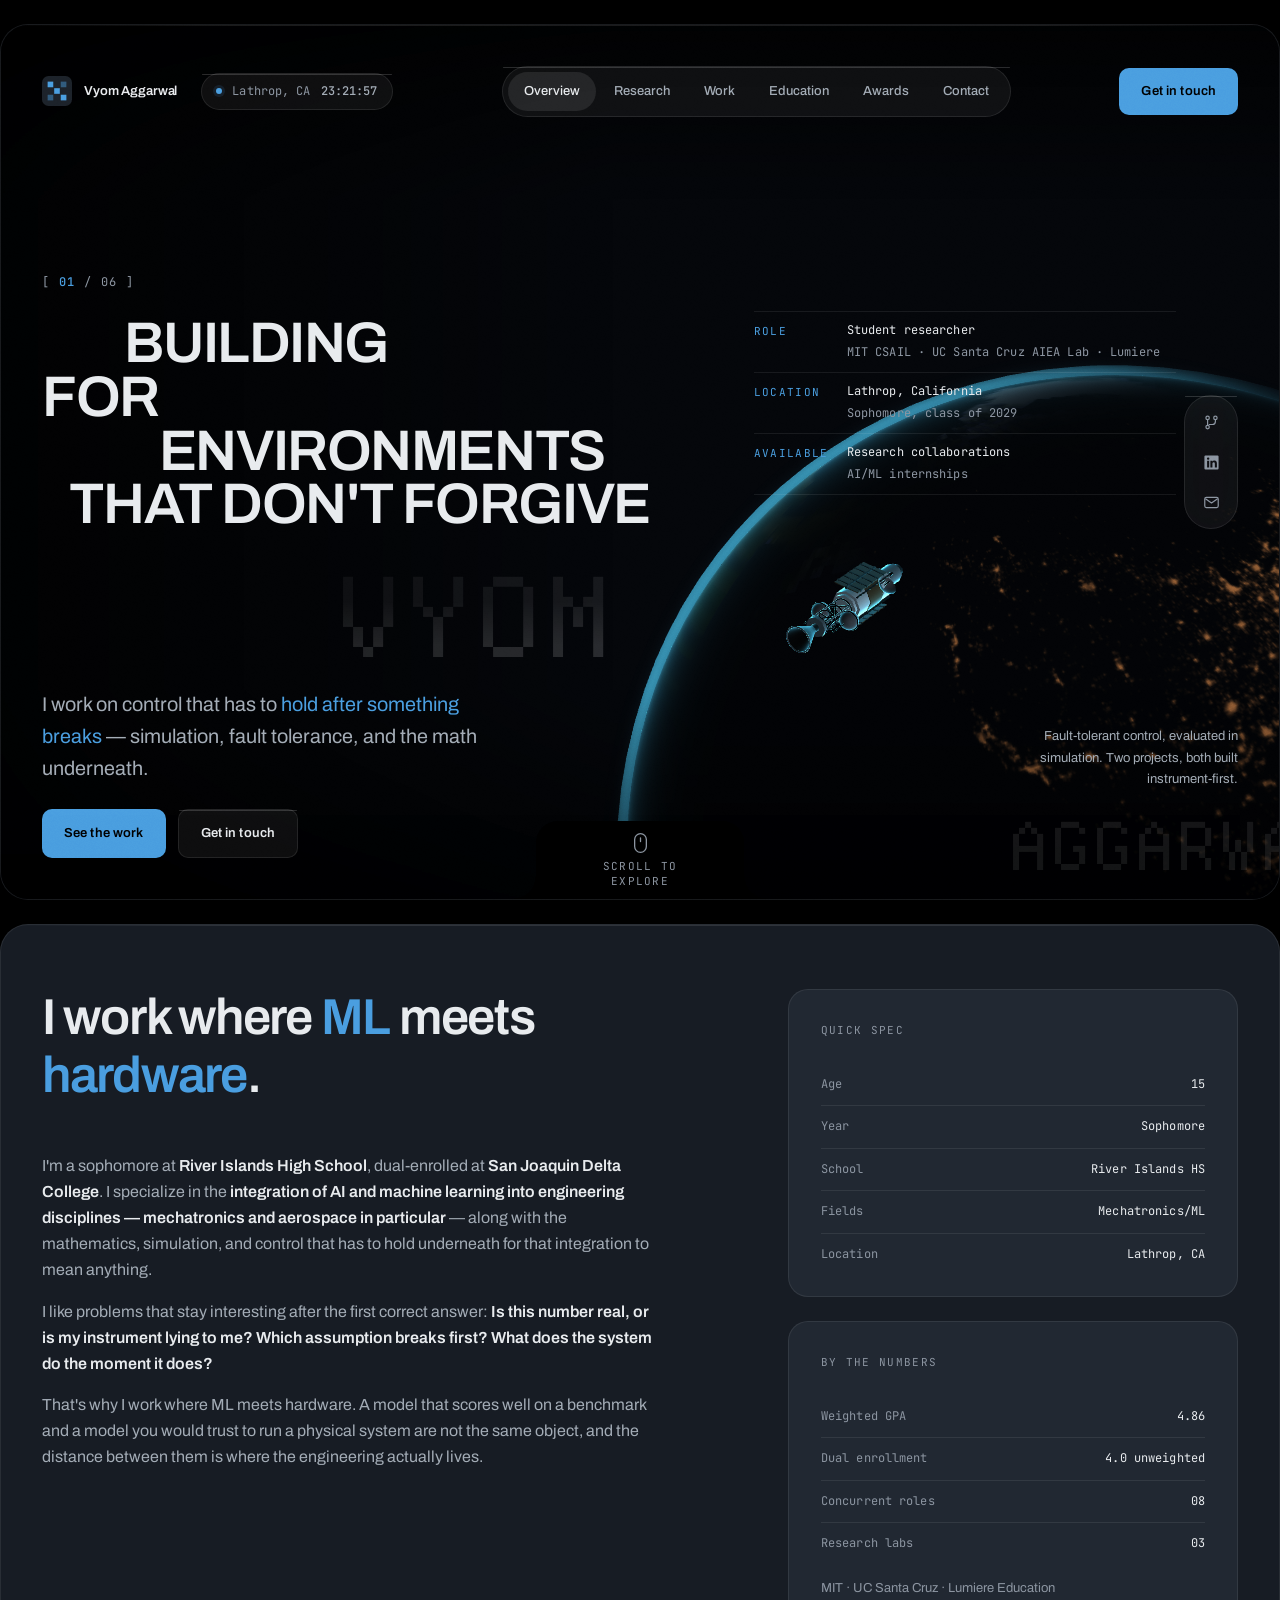
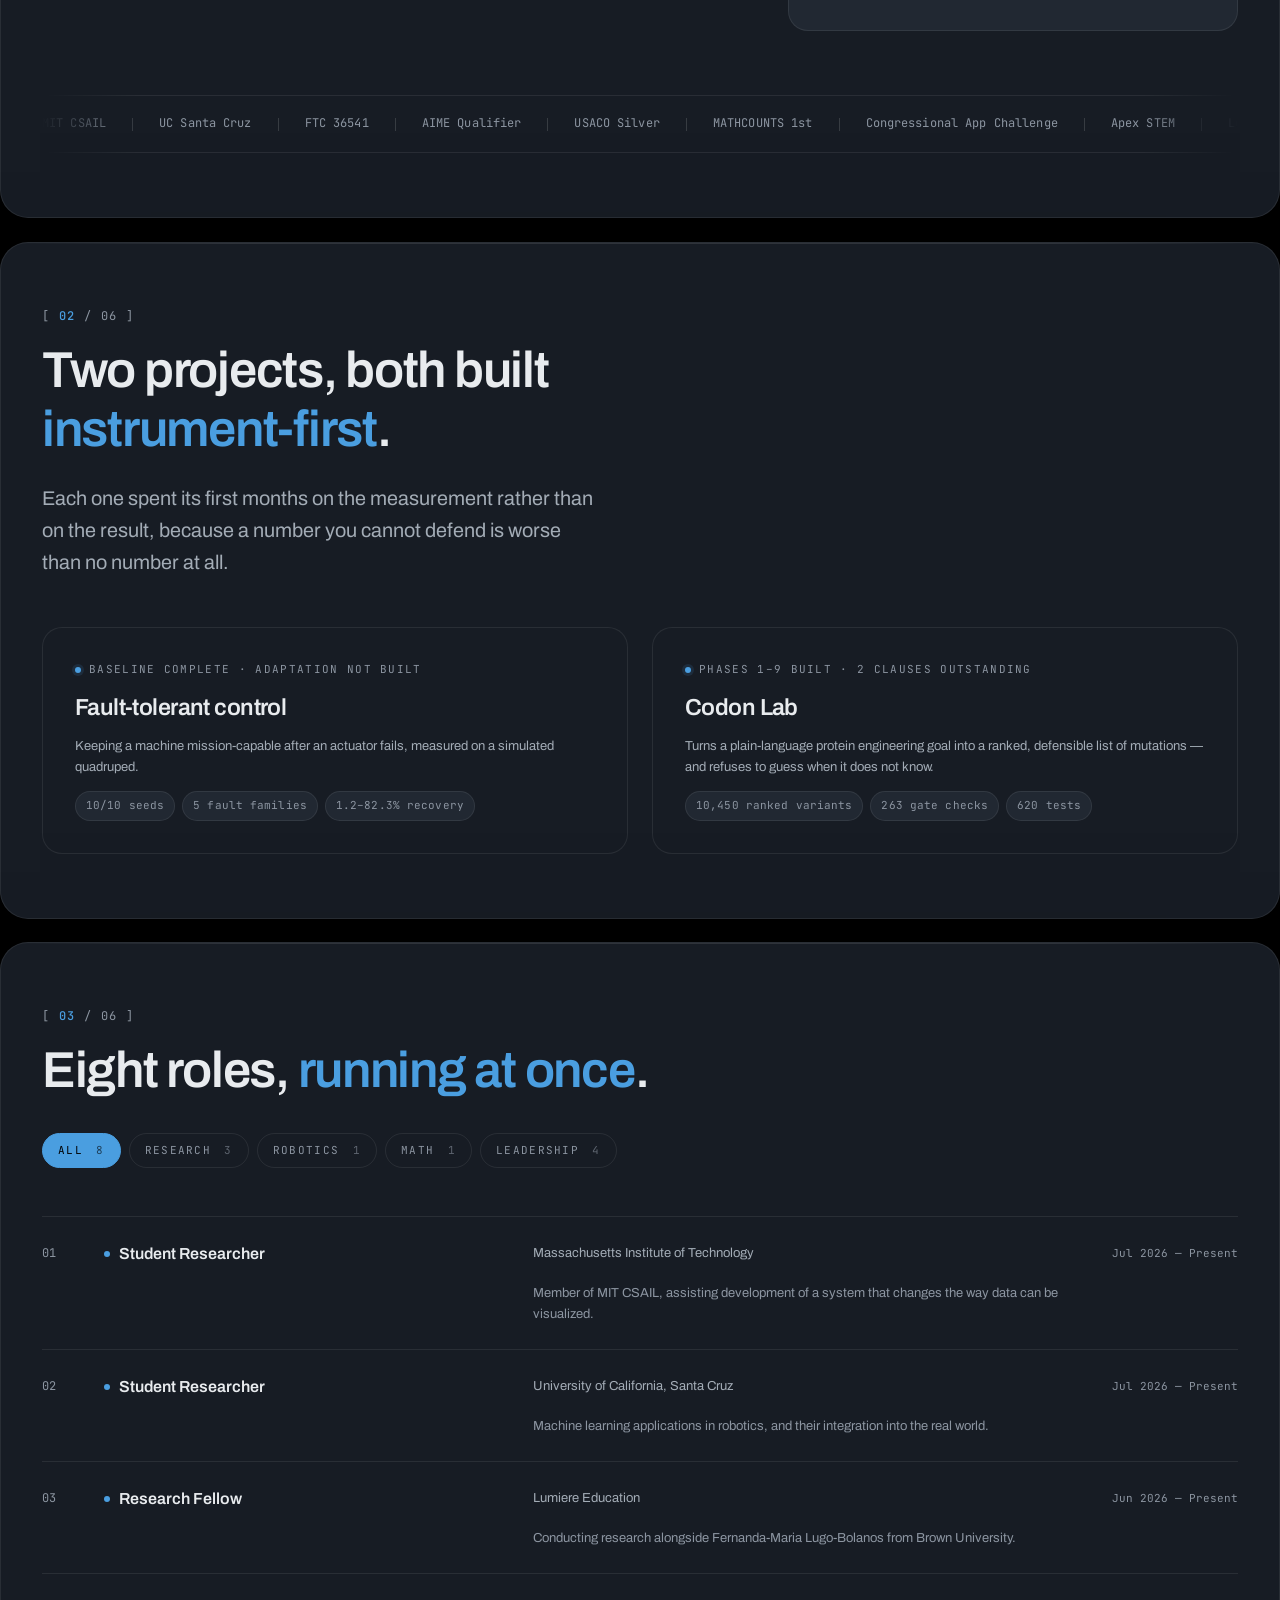
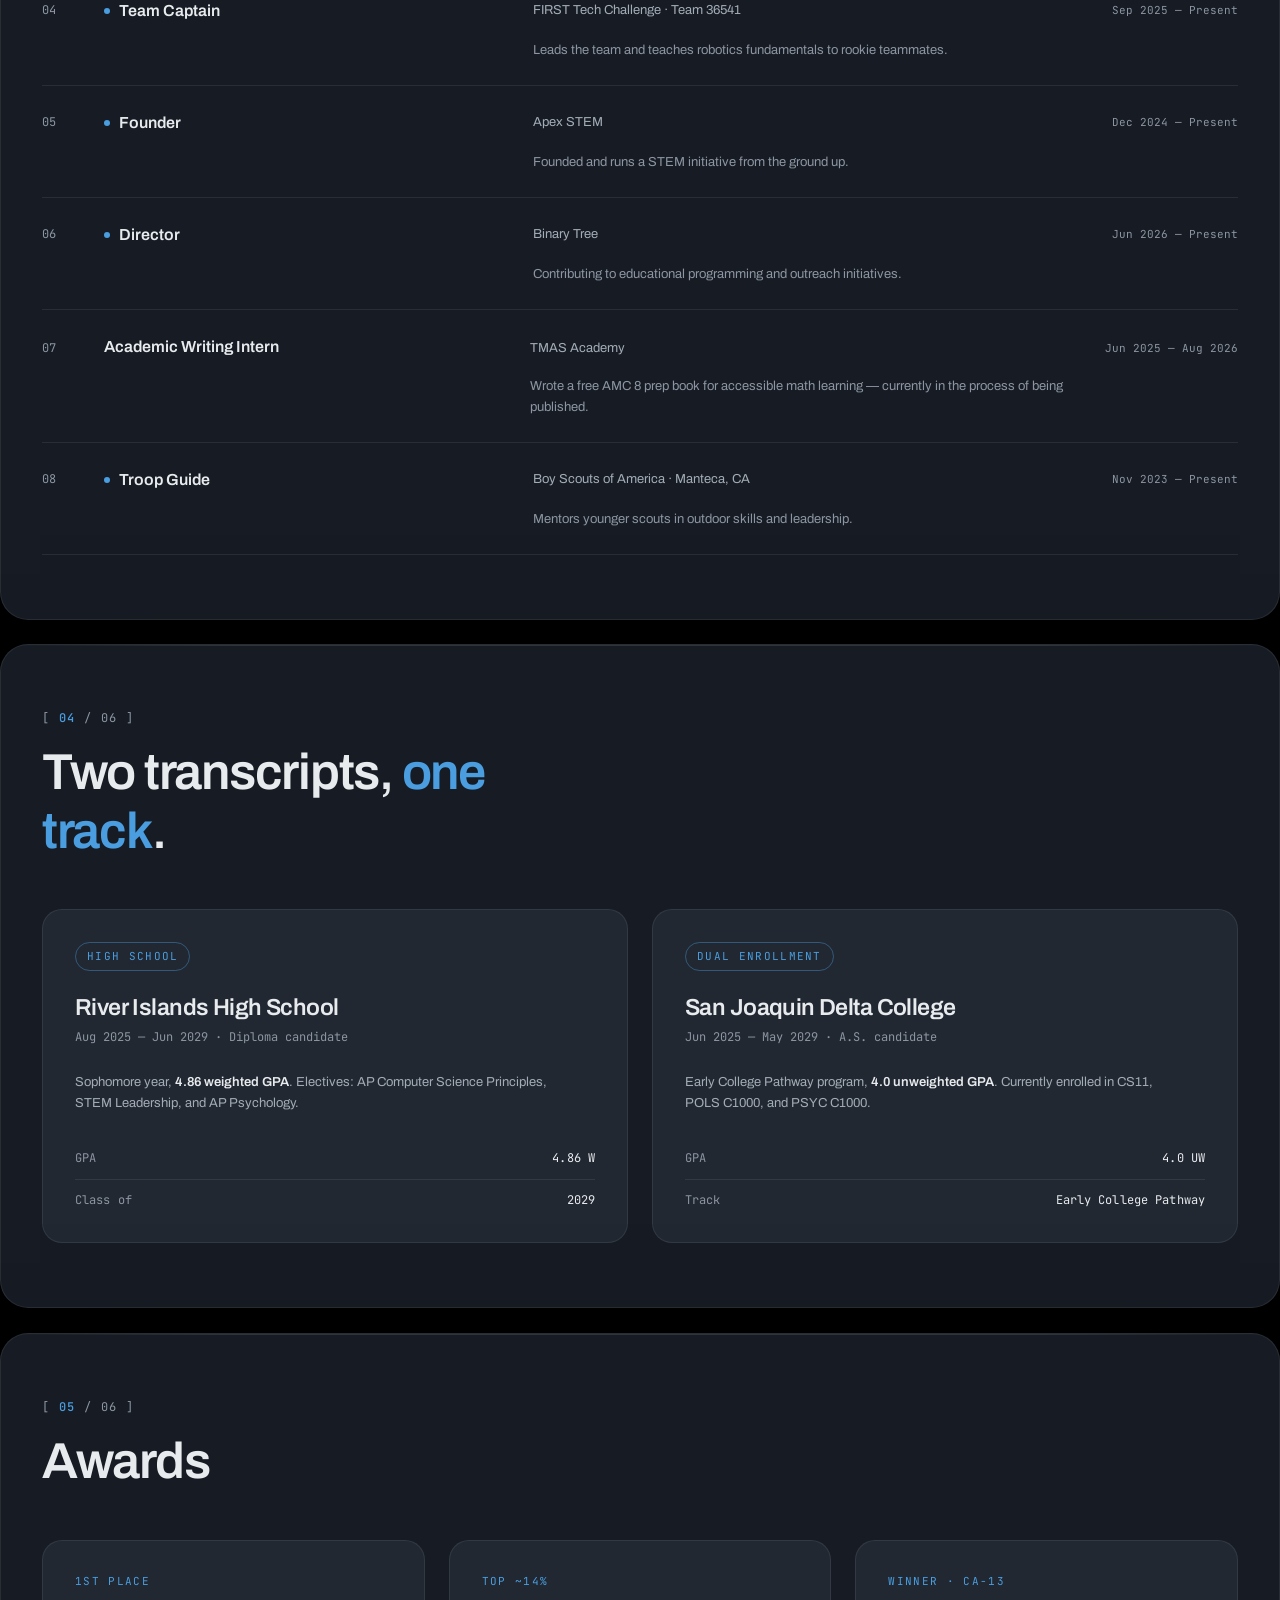
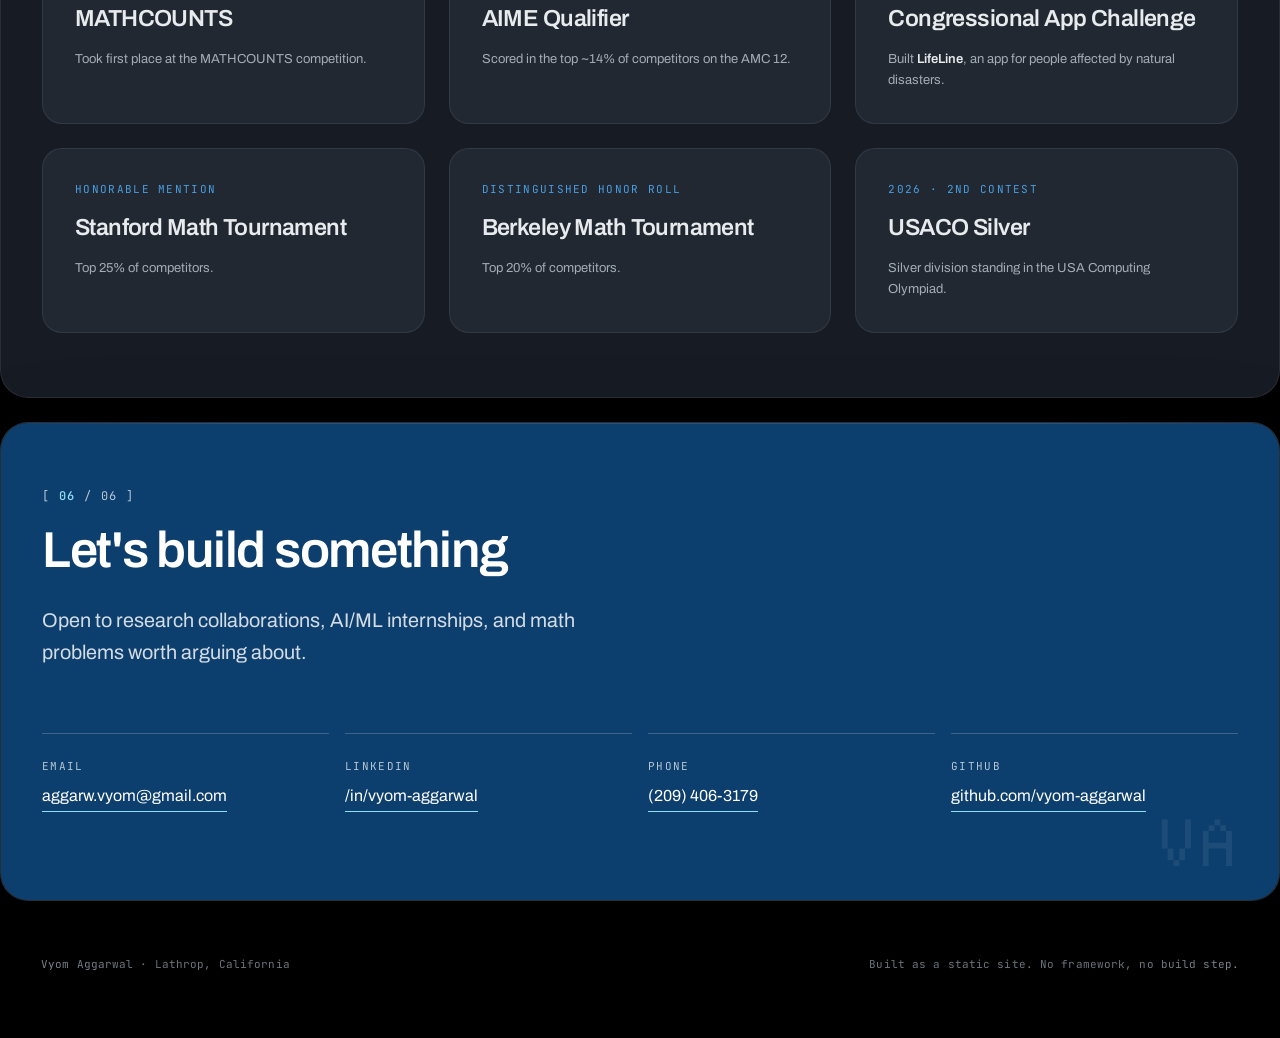
==== redesign/index.html @ fa334772 "Replace the research scroll section with a two-project launcher" ====
<!doctype html>
<html lang="en">
<head>
<meta charset="utf-8">
<meta name="viewport" content="width=device-width, initial-scale=1, viewport-fit=cover">

<title>Vyom Aggarwal — Control, Machine Learning &amp; Mathematics</title>
<meta name="description" content="Vyom Aggarwal is a 15-year-old student researcher working on fault-tolerant control — keeping a system stable after an actuator fails — and the mathematics underneath.">
<meta name="author" content="Vyom Aggarwal">
<link rel="canonical" href="https://vyom-aggarwal.github.io/">

<meta name="theme-color" content="#0A0D11">

<meta property="og:type" content="website">
<meta property="og:url" content="https://vyom-aggarwal.github.io/">
<meta property="og:title" content="Vyom Aggarwal — Control, Machine Learning &amp; Mathematics">
<meta property="og:description" content="15-year-old student researcher building control and machine-learning systems for environments that do not forgive failure. High school sophomore, class of 2029.">
<meta name="twitter:card" content="summary_large_image">

<link rel="icon" href="../assets/favicon.svg" type="image/svg+xml">

<link rel="preload" href="assets/fonts/Archivo-var.woff2" as="font" type="font/woff2" crossorigin>
<link rel="stylesheet" href="assets/css/tokens.css?v=deff3f92">
<link rel="stylesheet" href="assets/css/base.css?v=deff3f92">
<link rel="stylesheet" href="assets/css/hero.css?v=deff3f92">
<link rel="stylesheet" href="assets/css/projects.css?v=deff3f92">
<link rel="stylesheet" href="assets/css/sections.css?v=deff3f92">

<noscript><style>
  /* The project write-ups exist only inside these dialogs, so without
     scripting they are shown inline instead of hidden. A crawler that
     ignores scripts still reads every word. */
  .proj:not([open]) {
    display: block; position: static; width: auto; max-width: none;
    max-height: none; margin: var(--s-4) 0 0; box-shadow: none;
  }
  .proj__inner { max-height: none; }
  .proj__close, .stepper { display: none; }
  .steps { height: auto !important; }
  .step {
    position: static; opacity: 1; visibility: visible;
    border-top: 1px solid var(--hair);
  }
  .nojs-note { display: block; }
</style></noscript>
<script>document.documentElement.classList.add('js');</script>
</head>

<body>

<a class="skip-link" href="#main">Skip to content</a>
<div class="grain" aria-hidden="true"></div>

<main id="main">

<!-- ═══════════════ 01 · OVERVIEW ═══════════════ -->
<div class="panel panel--window">
  <section class="hero" id="overview">

    <div class="bar">
      <a class="ident" href="#overview">
        <span class="ident__mark" aria-hidden="true">
          <svg viewBox="0 0 32 32" width="30" height="30">
            <rect width="32" height="32" rx="7" fill="#1C222A"/>
            <g fill="#4A9EE0">
              <rect x="6"  y="6"  width="6" height="6"/>
              <rect x="13" y="13" width="6" height="6"/>
              <rect x="20" y="20" width="6" height="6"/>
              <rect x="20" y="6"  width="6" height="6" opacity=".45"/>
              <rect x="6"  y="20" width="6" height="6" opacity=".45"/>
            </g>
          </svg>
        </span>
        <span class="ident__name">Vyom Aggarwal</span>
      </a>

      <span class="status glass">
        <i class="status__dot" aria-hidden="true"></i>
        Lathrop, CA <b id="clock">--:--:--</b>
      </span>

      <nav class="navpill glass" aria-label="Sections">
        <a href="#overview" aria-current="true">Overview</a>
        <a href="#research">Research</a>
        <a href="#work">Work</a>
        <a href="#education">Education</a>
        <a href="#awards">Awards</a>
        <a href="#contact">Contact</a>
      </nav>

      <a class="btn btn--solid" href="mailto:aggarw.vyom@gmail.com">Get in touch</a>
    </div>

    <div class="head">
      <p class="counter">[ <b>01</b> / 06 ]</p>
      <h1 class="display" id="display">
        <span><span class="u-sr">Vyom Aggarwal. </span>Building</span>
        <span>For</span>
        <span>Environments</span>
        <span>That Don't Forgive</span>
      </h1>
    </div>

    <dl class="telem">
      <div>
        <dt>Role</dt>
        <dd>Student researcher<i>MIT CSAIL · UC Santa Cruz AIEA Lab · Lumiere</i></dd>
      </div>
      <div>
        <dt>Location</dt>
        <dd>Lathrop, California<i>Sophomore, class of 2029</i></dd>
      </div>
      <div>
        <dt>Available</dt>
        <dd>Research collaborations<i>AI/ML internships</i></dd>
      </div>
    </dl>

    <div class="stage" id="stage">
      <img class="stage__poster" id="poster" src="assets/img/earth-poster.webp?v=7a37e421" alt="" width="1440" height="860" fetchpriority="high" decoding="async">
      <canvas class="stage__canvas" id="heroRig" aria-hidden="true"></canvas>
    </div>
    <div class="scrim" aria-hidden="true"></div>

    <div class="word word--back" aria-hidden="true">
      <i class="w-vyom">Vyom</i>
      <i class="w-agg">Aggarwal</i>
    </div>
    <div class="word word--front" aria-hidden="true">
      <i class="w-vyom">Vyom</i>
      <i class="w-agg">Aggarwal</i>
    </div>
    <div class="word word--spill" aria-hidden="true">
      <i class="w-vyom">Vyom</i>
      <i class="w-agg">Aggarwal</i>
    </div>

    <div class="foot">
      <p class="foot__lede">I work on control that has to <em>hold after something breaks</em> — simulation, fault tolerance, and the math underneath.</p>
      <div class="foot__cta">
        <a class="btn btn--solid" href="#work">See the work</a>
        <a class="btn btn--glass glass" href="mailto:aggarw.vyom@gmail.com">Get in touch</a>
      </div>
    </div>

    <p class="aside">Fault-tolerant control, evaluated in simulation. Two projects, both built instrument-first.</p>

    <nav class="rail glass" aria-label="Elsewhere">
      <a href="https://github.com/vyom-aggarwal" target="_blank" rel="noopener">
        <span class="u-sr">GitHub</span>
        <svg viewBox="0 0 24 24" fill="none" stroke="currentColor" stroke-width="1.7" stroke-linecap="round" aria-hidden="true">
          <circle cx="6.5" cy="5.5" r="2.4"/><circle cx="6.5" cy="18.5" r="2.4"/><circle cx="17.5" cy="5.5" r="2.4"/>
          <path d="M6.5 7.9v8.2M17.5 7.9v2.6c0 2.4-1.9 4.3-4.3 4.3H8.9"/>
        </svg>
      </a>
      <a href="https://www.linkedin.com/in/vyom-aggarwal/" target="_blank" rel="noopener">
        <span class="u-sr">LinkedIn</span>
        <svg viewBox="0 0 24 24" fill="currentColor" fill-rule="evenodd" aria-hidden="true">
          <path d="M3.6 2h16.8A1.6 1.6 0 0 1 22 3.6v16.8a1.6 1.6 0 0 1-1.6 1.6H3.6A1.6 1.6 0 0 1 2 20.4V3.6A1.6 1.6 0 0 1 3.6 2Zm2.2 7.4h2.9V19H5.8V9.4Zm1.45-4.6a1.7 1.7 0 1 1 0 3.4 1.7 1.7 0 0 1 0-3.4ZM10.6 9.4h2.78v1.31h.04c.39-.73 1.33-1.5 2.74-1.5 2.93 0 3.47 1.93 3.47 4.43V19h-2.9v-4.77c0-1.14-.02-2.6-1.58-2.6-1.59 0-1.83 1.24-1.83 2.52V19h-2.9V9.4Z"/>
        </svg>
      </a>
      <a href="mailto:aggarw.vyom@gmail.com">
        <span class="u-sr">Email</span>
        <svg viewBox="0 0 24 24" fill="none" stroke="currentColor" stroke-width="1.7" stroke-linejoin="round" aria-hidden="true">
          <rect x="2.5" y="4.8" width="19" height="14.4" rx="2.2"/>
          <path d="m3.4 6.6 8.6 6 8.6-6"/>
        </svg>
      </a>
    </nav>

    <div class="notch">
      <svg viewBox="0 0 13 20" stroke-width="1.3" aria-hidden="true">
        <rect x="0.65" y="0.65" width="11.7" height="18.7" rx="5.85"/>
        <line class="notch__wheel" x1="6.5" y1="5" x2="6.5" y2="8.5" stroke-linecap="round"/>
      </svg>
      <span>Scroll to<br>explore</span>
    </div>

  </section>
</div>

<!-- ═══════════════ PROFILE ═══════════════ -->
<div class="panel">
  <section class="section" id="profile" aria-label="Profile">
    <div class="overview__grid">

      <div>
        <div class="section__head">
          <h2 class="section__title">I work where <em>ML</em> meets <em>hardware</em>.</h2>
        </div>
        <div class="prose">
          <p>I'm a sophomore at <b>River Islands High School</b>, dual-enrolled at
            <b>San Joaquin Delta College</b>. I specialize in the <b>integration of AI and
            machine learning into engineering disciplines — mechatronics and aerospace in
            particular</b> — along with the mathematics, simulation, and control that has to
            hold underneath for that integration to mean anything.</p>
          <p>I like problems that stay interesting after the first correct answer:
            <b>Is this number real, or is my instrument lying to me? Which assumption breaks
            first? What does the system do the moment it does?</b></p>
          <p>That's why I work where ML meets hardware. A model that scores well on a
            benchmark and a model you would trust to run a physical system are not the same
            object, and the distance between them is where the engineering actually lives.</p>
        </div>
      </div>

      <div style="display: grid; gap: var(--s-4)">
        <article class="card">
          <p class="card__k">Quick spec</p>
          <dl class="spec">
            <div><dt>Age</dt><dd>15</dd></div>
            <div><dt>Year</dt><dd>Sophomore</dd></div>
            <div><dt>School</dt><dd>River Islands HS</dd></div>
            <div><dt>Fields</dt><dd>Mechatronics/ML</dd></div>
            <div><dt>Location</dt><dd>Lathrop, CA</dd></div>
          </dl>
        </article>
        <article class="card">
          <p class="card__k">By the numbers</p>
          <dl class="spec">
            <div><dt>Weighted GPA</dt><dd>4.86</dd></div>
            <div><dt>Dual enrollment</dt><dd>4.0 unweighted</dd></div>
            <div><dt>Concurrent roles</dt><dd>08</dd></div>
            <div><dt>Research labs</dt><dd>03</dd></div>
          </dl>
          <p class="note">MIT · UC Santa Cruz · Lumiere Education</p>
        </article>
      </div>

    </div>

    <div class="marquee" aria-hidden="true">
      <div class="marquee__track">
        <span>MIT CSAIL</span><span>UC Santa Cruz</span><span>FTC 36541</span><span>AIME Qualifier</span><span>USACO Silver</span><span>MATHCOUNTS 1st</span><span>Congressional App Challenge</span><span>Apex STEM</span><span>Lumiere Research</span>
        <span>MIT CSAIL</span><span>UC Santa Cruz</span><span>FTC 36541</span><span>AIME Qualifier</span><span>USACO Silver</span><span>MATHCOUNTS 1st</span><span>Congressional App Challenge</span><span>Apex STEM</span><span>Lumiere Research</span>
      </div>
    </div>
  </section>
</div>

<!-- ═══════════════ 02 · PROJECTS ═══════════════ -->
<div class="panel">
  <section class="section" id="research">
    <span class="u-anchor" id="projects" aria-hidden="true"></span>

    <div class="section__head">
      <p class="section__no">[ <b>02</b> / 06 ]</p>
      <h2 class="section__title">Two projects, both built <em>instrument-first</em>.</h2>
      <p class="section__lede">Each one spent its first months on the measurement rather than on the
        result, because a number you cannot defend is worse than no number at all.</p>
    </div>

    <ul class="launcher">
      <li>
        <button class="pcard" type="button" aria-haspopup="dialog" data-open="fault-tolerant-control">
          <span class="pcard__stage">
            <img class="pcard__poster" src="assets/img/card-quadruped.webp?v=574f46b7" alt="" width="720" height="450" loading="lazy" decoding="async">
            <canvas class="pcard__canvas" data-model="quadruped" aria-hidden="true"></canvas>
          </span>
          <span class="pcard__meta">
            <span class="pcard__state"><i></i>Baseline complete · adaptation not built</span>
            <span class="pcard__title">Fault-tolerant control</span>
            <span class="pcard__line">Keeping a machine mission-capable after an actuator fails,
              measured on a simulated quadruped.</span>
            <span class="pcard__chips"><b>10/10 seeds</b><b>5 fault families</b><b>1.2–82.3% recovery</b></span>
          </span>
        </button>
      </li>
      <li>
        <button class="pcard" type="button" aria-haspopup="dialog" data-open="codon-lab">
          <span class="pcard__stage">
            <img class="pcard__poster" src="assets/img/card-console.webp?v=2b29eb1b" alt="" width="720" height="450" loading="lazy" decoding="async">
            <canvas class="pcard__canvas" data-model="console" aria-hidden="true"></canvas>
          </span>
          <span class="pcard__meta">
            <span class="pcard__state"><i></i>Phases 1–9 built · 2 clauses outstanding</span>
            <span class="pcard__title">Codon Lab</span>
            <span class="pcard__line">Turns a plain-language protein engineering goal into a ranked,
              defensible list of mutations — and refuses to guess when it does not know.</span>
            <span class="pcard__chips"><b>10,450 ranked variants</b><b>263 gate checks</b><b>620 tests</b></span>
          </span>
        </button>
      </li>
    </ul>

    <p class="nojs-note note">Both projects are shown in full below.</p>

    <!-- ── Project A ── -->
    <dialog class="proj" id="project-fault-tolerant-control" aria-labelledby="ftc-title">
      <div class="proj__inner">
        <header class="proj__head">
          <p class="proj__eyebrow">Project A · UC Santa Cruz AIEA Lab</p>
          <h2 class="proj__title" id="ftc-title">Fault Recovery in RL Locomotion Through Online Residual Adaptation</h2>
          <p class="proj__lede">Can a small correction module, updated <em>during</em> execution, restore a
            quadruped's gait after a hardware fault without retraining the policy underneath?</p>
          <button class="proj__close" type="button" data-close><svg viewBox="0 0 16 16" aria-hidden="true"><path d="M3 3l10 10M13 3L3 13"/></svg><span class="u-sr">Close project</span></button>
        </header>

        <div class="stepper">
          <div class="stepper__bar">
            <p class="stepper__pos"><b data-step-num>01</b> / 06</p>
            <p class="stepper__name" data-step-name>Premise</p>
            <div class="stepper__ctl">
              <button type="button" data-step-prev aria-label="Previous step" disabled><svg viewBox="0 0 16 16" aria-hidden="true"><path d="M10 2 4 8l6 6"/></svg></button>
              <button type="button" data-step-next aria-label="Next step"><svg viewBox="0 0 16 16" aria-hidden="true"><path d="M6 2l6 6-6 6"/></svg></button>
            </div>
          </div>
          <input class="stepper__range" type="range" min="1" max="6" step="1" value="1"
                 aria-label="Research step" aria-valuetext="Step 1 of 6, Premise" data-step-range>
          <ol class="stepper__ticks">
          <li><button type="button" data-step-go="1" aria-current="true">Premise</button></li>
          <li><button type="button" data-step-go="2">Apparatus</button></li>
          <li><button type="button" data-step-go="3">Injection</button></li>
          <li><button type="button" data-step-go="4">Method</button></li>
          <li><button type="button" data-step-go="5">Measurement</button></li>
          <li><button type="button" data-step-go="6">Finding</button></li>
          </ol>
        </div>

        <div class="steps" data-steps>
      <article class="step is-active" data-step="1" aria-label="Step 1 of 6, Premise">
        <div class="beat">
            <p class="beat__no">01 — Premise</p>
            <h3 class="beat__title">Policies are trained on robots that <em>never break</em>.</h3>
            <p class="beat__body">In the real world motors weaken, joints seize, and sensors start
              reporting values that aren't true. A locomotion policy trained only under ideal
              conditions has never once been shown what failure feels like — so it has no
              response to it.</p></div>
      </article>
      <article class="step" data-step="2" aria-label="Step 2 of 6, Apparatus">
        <div class="beat">
            <p class="beat__no">02 — Apparatus</p>
            <h3 class="beat__title">A quadruped you can break <em>on purpose</em>.</h3>
            <p class="beat__body">Twelve revolute joints in PyBullet, physics at 240&nbsp;Hz stepped
              down to 60&nbsp;Hz control. PPO trained across <b>ten seeds at 1.5M timesteps</b> —
              all ten converged to a usable gait, so every one of them is in the experiment.</p>
            <div class="beat__meta">
              <span>34-dim observation</span><span>12-dim action</span><span>0.5 m/s target</span><span>~8.4 h laptop CPU</span>
            </div></div>
        <article class="card">
        <p class="card__k">Training reliability</p>
        <dl class="spec">
          <div><dt>Seeds attempted</dt><dd>10 @ 1.5M</dd></div>
          <div><dt>Converged</dt><dd>10 / 10 · 100%</dd></div>
          <div><dt>Excluded</dt><dd>None</dd></div>
          <div><dt>Commanded</dt><dd>0.500 m/s</dd></div>
          <div><dt>Wall clock</dt><dd>~8.4 h</dd></div>
        </dl>
        <p class="note">Every seed reached a usable gait on this run, so none were held out
          and all ten are aggregated above — the convergence rate is a reported result either
          way, since it characterises how reliably this setup produces a usable policy.</p>
      </article>
      </article>
      <article class="step" data-step="3" aria-label="Step 3 of 6, Injection">
        <div class="beat">
            <p class="beat__no">03 — Injection</p>
            <h3 class="beat__title">At step 200, <em>something fails</em>.</h3>
            <p class="beat__body">Five fault families on a matched seed set, so every fault type is
              compared against identical initial conditions. Three corrupt the <b>physics</b> —
              what the robot can do. Two corrupt the <b>observations</b> — what the robot
              knows.</p>
            <div class="beat__meta">
              <span>torque_limit</span><span>joint_lock</span><span>actuation_delay</span><span>sensor_dropout</span><span>sensor_noise</span>
            </div></div>
      </article>
      <article class="step" data-step="4" aria-label="Step 4 of 6, Method">
        <div class="beat">
            <p class="beat__no">04 — Method</p>
            <h3 class="beat__title">Correct <em>around</em> the fault, don't retrain through it.</h3>
            <p class="beat__body">A small residual module sits between the frozen base policy and the
              actuators, updating online. The seized joint stays seized — the correction
              redistributes the gait around it. Measured against two bounds: no adaptation, and full
              retraining.</p>
            <p class="beat__note">Not built yet — this is the hypothesis the apparatus exists to test.</p></div>
      </article>
      <article class="step" data-step="5" aria-label="Step 5 of 6, Measurement">
        <div class="beat">
            <p class="beat__no">05 — Measurement</p>
            <h3 class="beat__title">First, build an instrument <em>you can trust</em>.</h3>
            <p class="beat__body">The original recovery criterion latched onto the first instantaneous
              velocity crossing and scored ~100% recovery on every fault — including 100%
              recovery alongside a 36.5% fall rate, which cannot both be true. It was rebuilt:
              velocity smoothed over a 30-step causal window, <b>degradation has to be observed before
              recovery can be</b>, the speed must hold for 30 consecutive steps, and a trial that falls
              is never scored as recovered.</p>
            <p class="beat__note">Every recovery number predating that change was discarded.</p></div>
        <article class="card">
        <p class="card__k">Build status</p>
        <ul class="checklist">
          <li data-state="done"><i></i>Fault-injectable environment</li>
          <li data-state="done"><i></i>PPO base policy · 10 seeds</li>
          <li data-state="done"><i></i>Recovery criterion rebuilt</li>
          <li data-state="done"><i></i>Baseline A evaluation</li>
          <li data-state="done"><i></i>Across-seed aggregation</li>
          <li data-state="partial"><i></i>Severity sweep · built, not run</li>
          <li data-state="todo"><i></i>H3 held-out fault split</li>
          <li data-state="todo"><i></i>Residual adaptation module</li>
          <li data-state="todo"><i></i>Baseline B · full retraining</li>
        </ul>
      </article>
      </article>
      <article class="step" data-step="6" aria-label="Step 6 of 6, Finding">
        <div class="beat">
            <p class="beat__no">06 — Finding</p>
            <h3 class="beat__title">The faults <em>separate cleanly</em>.</h3>
            <p class="beat__body">Unadapted recovery runs from <b>1.2% on actuation_delay</b> to
              <b>82.3% on sensor_noise</b>. Every actuation-side fault is less recoverable than both
              sensor-side faults, with no overlap — which makes the physics/sensor distinction a
              measured property of the system rather than a labelling convention, and a defensible
              axis for the H3 generalization split.</p>
            <p class="beat__note">Real headroom for an adaptation method to demonstrate an effect.</p></div>
        <div class="tablewrap">
      <table class="rtable">
        <caption>Baseline A · no adaptation · 10 seeds × 100 trials · ± is spread across seeds, shown where the aggregation reports one</caption>
        <thead>
          <tr>
            <th scope="col">Fault (severity)</th>
            <th scope="col">Degraded</th>
            <th scope="col">Vel. drop</th>
            <th scope="col">Recovery</th>
            <th scope="col">Falls</th>
            <th scope="col">Recovery time</th>
          </tr>
        </thead>
        <tbody>
          <tr><td>actuation_delay (10 steps)</td><td>100.0%</td><td>98.5%</td><td>1.2% ± 1.4</td><td><b>78.5% ± 12.2</b></td><td>2.340 s ± 0.617</td></tr>
          <tr data-power><td>torque_limit (0.2×)</td><td>93.7%</td><td>57.4%</td><td>43.1% ± 8.4</td><td>31.1% ± 11.1</td><td>1.679 s ± 0.340</td></tr>
          <tr data-power><td>joint_lock</td><td>94.9%</td><td>49.8%</td><td>53.7% ± 8.2</td><td>4.2% ± 8.2</td><td>1.896 s ± 0.180</td></tr>
          <tr><td>sensor_dropout</td><td>83.9%</td><td>31.7%</td><td>79.6% ± 7.5</td><td>2.6% ± 4.6</td><td>1.729 s ± 0.146</td></tr>
          <tr><td>sensor_noise (σ 0.3)</td><td>84.7%</td><td>29.3%</td><td>82.3% ± 8.2</td><td>2.0% ± 4.6</td><td>1.622 s ± 0.141</td></tr>
        </tbody>
      </table>
    </div>
        <p class="note" style="max-width: var(--measure)">Recovery is <b>conditional on degradation</b> — of the trials
      where the fault measurably slowed the robot, the fraction that returned to pre-fault speed
      and held it. Trials the fault never affected are counted under Degraded rather than scored
      as recoveries. <b>torque_limit</b> and <b>joint_lock</b> are the highest-power test cases:
      recovery sits mid-range at 43.1% and 53.7%, so an adaptation method has room to move it
      without running into a floor or a ceiling. <b>actuation_delay</b> is the severe end —
      it topples the robot in 78.5% of trials and almost never recovers.</p>
        <div class="step__pair"><article class="card">
        <p class="card__k">Per-seed recovery range</p>
        <dl class="spec">
          <div><dt>actuation_delay</dt><dd>0 – 4%</dd></div>
          <div><dt>torque_limit</dt><dd>32 – 60%</dd></div>
          <div><dt>joint_lock</dt><dd>41 – 68%</dd></div>
          <div><dt>sensor_dropout</dt><dd>68 – 88%</dd></div>
          <div><dt>sensor_noise</dt><dd>64 – 94%</dd></div>
        </dl>
        <p class="note"><b>actuation_delay</b> is narrow only because it sits on the floor
          — every seed fails it. The other four spread 20 to 30 points, none of them wide
          enough to trip the 40-point flag, so no fault is strongly seed-dependent on this run.</p>
      </article></div>
        <a class="repo" href="https://github.com/vyom-aggarwal/fault-recovery-quadruped-rl" target="_blank" rel="noopener">
      <span class="repo__k">Repository · reproducible from a clean clone</span>
      <span class="repo__v">github.com/vyom-aggarwal/fault-recovery-quadruped-rl</span>
    </a>
      </article>
        </div>
      </div>
    </dialog>

    <!-- ── Project B ── -->
    <dialog class="proj" id="project-codon-lab" aria-labelledby="cl-title">
      <div class="proj__inner">
        <header class="proj__head">
          <p class="proj__eyebrow">Project B · Protein design copilot</p>
          <h2 class="proj__title" id="cl-title">Codon Lab</h2>
          <p class="proj__lede">Turns a plain-language protein engineering goal into a ranked, defensible
            list of specific mutations — and <em>refuses to guess</em> when it does not know.</p>
          <button class="proj__close" type="button" data-close><svg viewBox="0 0 16 16" aria-hidden="true"><path d="M3 3l10 10M13 3L3 13"/></svg><span class="u-sr">Close project</span></button>
        </header>

        <div class="proj__body">
          <p class="beat__body">The models that could help a wet-lab protein engineer are Python repos
            with CUDA requirements, not tools. So bench scientists either do not use them, or run a
            colleague's notebook once and never trust the output enough to spend $4,000 of ordering
            budget on it. <b>The gap is not capability. It is trust.</b></p>

          <h3 class="proj__sub">Three <em>invariants</em>.</h3>
          <div class="inv">
            <article class="inv__item">
              <p class="inv__no">01 — Parse, then confirm</p>
              <p class="inv__title">Never silently interpret.</p>
              <p class="inv__body">The user types a goal in English. It is parsed into an explicit
                structured objective and shown back as editable chips. <b>Nothing runs until the user
                confirms that parse.</b> The gate lives in the service layer rather than on a screen,
                because the job queue is a second caller, and a check that lives only in the UI is a
                check the API does not have.</p>
              <p class="inv__body">The parser has no scientific authority. Every field is optional, and
                an absent field means not stated, never a default. A parse that quietly filled in
                50 °C because thermostability usually means about that would be indistinguishable, on
                screen, from a number the scientist chose.</p>
            </article>
            <article class="inv__item">
              <p class="inv__no">02 — Provenance</p>
              <p class="inv__title">Every number is traceable.</p>
              <p class="inv__body">Any score traces to which model, which version, which weights hash,
                which inputs, which run, at what time — <b>in two clicks, counted literally</b>.
                Enforced in the database, where the model version and the run are both non-null, and in
                the type system: a predictor returns a value carrying no run and no model version, so it
                is structurally incapable of producing an untraceable number.</p>
              <p class="inv__body">The weights hash is taken over the checkpoint bytes actually loaded,
                never a placeholder. A made-up hash is indistinguishable from a real one in a provenance
                trail, which turns the whole claim into a lie.</p>
            </article>
            <article class="inv__item">
              <p class="inv__no">03 — Fabrication</p>
              <p class="inv__title">Never invent a scientific number.</p>
              <p class="inv__body">Exactly one module is permitted to invent a number, and it declares
                itself. That single flag raises a persistent amber bar and badges <b>every individual
                number</b> with a footnoted mark. Unavailable means an em dash with a tooltip explaining
                why — never an imputed value, never a blank that could pass for zero. A predictor that
                cannot run says so and produces nothing; it never falls back to another provider.</p>
            </article>
          </div>

          <h3 class="proj__sub">No claim rests on a <em>rank statistic</em> alone.</h3>
          <p class="beat__body">Agreement with published solvent-accessibility output was supposed to
            validate the van der Waals radii set. It cannot. A correlation statistic is invariant to the
            transform that produces the error it is meant to catch: swapping the radii set for a uniform
            radius moved <b>8 residues across a region boundary</b> while raising correlation to
            r = 0.998. The test would have passed more convincingly while the answer got worse.</p>
          <p class="beat__note">So the scorecard reports a rank metric <b>and</b> an error metric
            <b>and</b> a bias term. A predictor offset by a constant +2 kcal/mol scores Spearman
            1.0000 and precision@10 of 1.0 while being useless for the decision the user is actually
            making. The gate constructs exactly that predictor and asserts it is caught only by the
            bias term, at −2.00 kcal/mol.</p>

          <h3 class="proj__sub">What is <em>not</em> verified.</h3>
          <p class="beat__body">Tracked as carefully as the code, because on this project the
            distinction is the product.</p>
          <ul class="unverified">
            <li><b>Frame rate.</b> Constant work per scroll update is asserted in CI — 10,000 rows mount
              the same number of table rows as 100. Measured once in a real browser on a 10,450-row
              ranking: 32 rows, 772 DOM nodes, 0.8 ms for a synchronous scroll. That is the property
              60 fps rests on. It is not a frame rate, and none is claimed.</li>
            <li><b>The structure viewer.</b> It reports ready and its coordinates come from our own API,
              but everything it draws goes to a canvas. Nothing about the image is verified.</li>
            <li><b>The language-model goal parser has never run against the live API.</b> No key is
              configured, so every parse falls back to the deterministic rule parser and is badged
              as such.</li>
            <li><b>Absolute stability accuracy.</b> The predictor's position mapping and sign convention
              are checked; its values are compared against no external benchmark.</li>
            <li><b>No screen has been looked at by a human.</b> Rendering was verified by reading the DOM
              and by driving it in a real browser. That establishes correct, not good.</li>
          </ul>

          <h3 class="proj__sub">Known gaps.</h3>
          <ul class="unverified">
            <li><b>Primers and the one-page PDF are not built.</b> The blocker is gone and the chemistry
              is decided; the designer itself remains.</li>
            <li><b>A run abandoned mid-flight stays running forever.</b> Nothing reaps it, and the
              idempotency index then blocks an identical re-run.</li>
            <li><b>Uncertainty intervals.</b> The stability predictor has no per-variant uncertainty to
              give, so it reports the point estimate with the reason stated rather than dressing a
              benchmark error as a per-variant interval. The requirement is formally unmet, visibly.</li>
          </ul>

          <p class="privnote">Repository is private. Available on request.</p>
        </div>
      </div>
    </dialog>
  </section>
</div>

<!-- ═══════════════ 03 · WORK ═══════════════ -->
<div class="panel">
  <section class="section" id="work">
    <div class="section__head" style="max-width: none">
      <p class="section__no">[ <b>03</b> / 06 ]</p>
      <h2 class="section__title">Eight roles, <em>running at once</em>.</h2>
      <div class="filters" role="group" aria-label="Filter experience">
        <button class="filter" type="button" data-filter="all" aria-pressed="true">All <em>8</em></button>
        <button class="filter" type="button" data-filter="research" aria-pressed="false">Research <em>3</em></button>
        <button class="filter" type="button" data-filter="robotics" aria-pressed="false">Robotics <em>1</em></button>
        <button class="filter" type="button" data-filter="math" aria-pressed="false">Math <em>1</em></button>
        <button class="filter" type="button" data-filter="leadership" aria-pressed="false">Leadership <em>4</em></button>
      </div>
    </div>

    <ol class="roles" id="roles">
      <li class="role" data-tags="research">
        <span class="role__no">01</span>
        <span class="role__title"><i class="role__dot" aria-hidden="true"></i>Student Researcher</span>
        <span class="role__org">Massachusetts Institute of Technology</span>
        <span class="role__date">Jul 2026 — Present</span>
        <span class="role__desc">Member of MIT CSAIL, assisting development of a system that changes the way data can be visualized.</span>
      </li>
      <li class="role" data-tags="research">
        <span class="role__no">02</span>
        <span class="role__title"><i class="role__dot" aria-hidden="true"></i>Student Researcher</span>
        <span class="role__org">University of California, Santa Cruz</span>
        <span class="role__date">Jul 2026 — Present</span>
        <span class="role__desc">Machine learning applications in robotics, and their integration into the real world.</span>
      </li>
      <li class="role" data-tags="research">
        <span class="role__no">03</span>
        <span class="role__title"><i class="role__dot" aria-hidden="true"></i>Research Fellow</span>
        <span class="role__org">Lumiere Education</span>
        <span class="role__date">Jun 2026 — Present</span>
        <span class="role__desc">Conducting research alongside Fernanda-Maria Lugo-Bolanos from Brown University.</span>
      </li>
      <li class="role" data-tags="robotics leadership">
        <span class="role__no">04</span>
        <span class="role__title"><i class="role__dot" aria-hidden="true"></i>Team Captain</span>
        <span class="role__org">FIRST Tech Challenge · Team 36541</span>
        <span class="role__date">Sep 2025 — Present</span>
        <span class="role__desc">Leads the team and teaches robotics fundamentals to rookie teammates.</span>
      </li>
      <li class="role" data-tags="leadership">
        <span class="role__no">05</span>
        <span class="role__title"><i class="role__dot" aria-hidden="true"></i>Founder</span>
        <span class="role__org">Apex STEM</span>
        <span class="role__date">Dec 2024 — Present</span>
        <span class="role__desc">Founded and runs a STEM initiative from the ground up.</span>
      </li>
      <li class="role" data-tags="leadership">
        <span class="role__no">06</span>
        <span class="role__title"><i class="role__dot" aria-hidden="true"></i>Director</span>
        <span class="role__org">Binary Tree</span>
        <span class="role__date">Jun 2026 — Present</span>
        <span class="role__desc">Contributing to educational programming and outreach initiatives.</span>
      </li>
      <li class="role" data-tags="math">
        <span class="role__no">07</span>
        <span class="role__title">Academic Writing Intern</span>
        <span class="role__org">TMAS Academy</span>
        <span class="role__date">Jun 2025 — Aug 2026</span>
        <span class="role__desc">Wrote a free AMC 8 prep book for accessible math learning — currently in the process of being published.</span>
      </li>
      <li class="role" data-tags="leadership">
        <span class="role__no">08</span>
        <span class="role__title"><i class="role__dot" aria-hidden="true"></i>Troop Guide</span>
        <span class="role__org">Boy Scouts of America · Manteca, CA</span>
        <span class="role__date">Nov 2023 — Present</span>
        <span class="role__desc">Mentors younger scouts in outdoor skills and leadership.</span>
      </li>
    </ol>
    <p class="roles__empty" id="rolesEmpty" hidden>No entries in this discipline.</p>
  </section>
</div>

<!-- ═══════════════ 04 · EDUCATION ═══════════════ -->
<div class="panel">
  <section class="section" id="education">
    <div class="section__head">
      <p class="section__no">[ <b>04</b> / 06 ]</p>
      <h2 class="section__title">Two transcripts, <em>one track</em>.</h2>
    </div>

    <div class="edu">
      <article class="card">
        <span class="edu__chip">High school</span>
        <h3 class="edu__name">River Islands High School</h3>
        <p class="edu__meta">Aug 2025 — Jun 2029 · Diploma candidate</p>
        <div class="prose"><p>Sophomore year, <b>4.86 weighted GPA</b>. Electives: AP Computer Science
          Principles, STEM Leadership, and AP Psychology.</p></div>
        <dl class="spec">
          <div><dt>GPA</dt><dd>4.86 W</dd></div>
          <div><dt>Class of</dt><dd>2029</dd></div>
        </dl>
      </article>
      <article class="card">
        <span class="edu__chip">Dual enrollment</span>
        <h3 class="edu__name">San Joaquin Delta College</h3>
        <p class="edu__meta">Jun 2025 — May 2029 · A.S. candidate</p>
        <div class="prose"><p>Early College Pathway program, <b>4.0 unweighted GPA</b>. Currently
          enrolled in CS11, POLS C1000, and PSYC C1000.</p></div>
        <dl class="spec">
          <div><dt>GPA</dt><dd>4.0 UW</dd></div>
          <div><dt>Track</dt><dd>Early College Pathway</dd></div>
        </dl>
      </article>
    </div>
  </section>
</div>

<!-- ═══════════════ 05 · AWARDS ═══════════════ -->
<div class="panel">
  <section class="section" id="awards">
    <div class="section__head">
      <p class="section__no">[ <b>05</b> / 06 ]</p>
      <h2 class="section__title">Awards</h2>
    </div>

    <div class="awards">
      <article class="card award">
        <span class="award__result">1st place</span>
        <h3 class="award__name">MATHCOUNTS</h3>
        <div class="prose"><p>Took first place at the MATHCOUNTS competition.</p></div>
      </article>
      <article class="card award">
        <span class="award__result">Top ~14%</span>
        <h3 class="award__name">AIME Qualifier</h3>
        <div class="prose"><p>Scored in the top ~14% of competitors on the AMC 12.</p></div>
      </article>
      <article class="card award">
        <span class="award__result">Winner · CA-13</span>
        <h3 class="award__name">Congressional App Challenge</h3>
        <div class="prose"><p>Built <b>LifeLine</b>, an app for people affected by natural disasters.</p></div>
      </article>
      <article class="card award">
        <span class="award__result">Honorable mention</span>
        <h3 class="award__name">Stanford Math Tournament</h3>
        <div class="prose"><p>Top 25% of competitors.</p></div>
      </article>
      <article class="card award">
        <span class="award__result">Distinguished honor roll</span>
        <h3 class="award__name">Berkeley Math Tournament</h3>
        <div class="prose"><p>Top 20% of competitors.</p></div>
      </article>
      <article class="card award">
        <span class="award__result">2026 · 2nd contest</span>
        <h3 class="award__name">USACO Silver</h3>
        <div class="prose"><p>Silver division standing in the USA Computing Olympiad.</p></div>
      </article>
    </div>
  </section>
</div>

<!-- ═══════════════ 06 · CONTACT ═══════════════ -->
<div class="panel">
  <section class="section contact" id="contact">
    <div class="section__head" style="max-width: none">
      <p class="section__no">[ <b>06</b> / 06 ]</p>
      <h2 class="contact__title">Let's build something</h2>
      <p class="contact__sub">Open to research collaborations, AI/ML internships, and math problems
        worth arguing about.</p>
    </div>

    <div class="contact__links">
      <a class="contact__link" href="mailto:aggarw.vyom@gmail.com">
        <span class="contact__k">Email</span>
        <span class="contact__v">aggarw.vyom@gmail.com</span>
      </a>
      <a class="contact__link" href="https://www.linkedin.com/in/vyom-aggarwal/" target="_blank" rel="noopener">
        <span class="contact__k">LinkedIn</span>
        <span class="contact__v">/in/vyom-aggarwal</span>
      </a>
      <a class="contact__link" href="tel:+12094063179">
        <span class="contact__k">Phone</span>
        <span class="contact__v">(209) 406-3179</span>
      </a>
      <a class="contact__link" href="https://github.com/vyom-aggarwal" target="_blank" rel="noopener">
        <span class="contact__k">GitHub</span>
        <span class="contact__v">github.com/vyom-aggarwal</span>
      </a>
    </div>

    <p class="contact__mark" aria-hidden="true">VA</p>
  </section>
</div>

<p class="colophon">
  <span>Vyom Aggarwal · Lathrop, California</span>
  <span>Built as a static site. No framework, no build step.</span>
</p>

</main>

<script type="application/ld+json">
{
  "@context": "https://schema.org",
  "@type": "Person",
  "name": "Vyom Aggarwal",
  "url": "https://vyom-aggarwal.github.io/",
  "email": "mailto:aggarw.vyom@gmail.com",
  "jobTitle": "Student Researcher",
  "address": { "@type": "PostalAddress", "addressLocality": "Lathrop", "addressRegion": "CA", "addressCountry": "US" },
  "alumniOf": [
    { "@type": "EducationalOrganization", "name": "River Islands High School" },
    { "@type": "EducationalOrganization", "name": "San Joaquin Delta College" }
  ],
  "affiliation": [
    { "@type": "Organization", "name": "Massachusetts Institute of Technology" },
    { "@type": "Organization", "name": "University of California, Santa Cruz" },
    { "@type": "Organization", "name": "Apex STEM" }
  ],
  "knowsAbout": ["Robotics", "Machine Learning", "Mathematics", "Competitive Programming", "CAD"],
  "sameAs": ["https://www.linkedin.com/in/vyom-aggarwal/", "https://github.com/vyom-aggarwal"]
}
</script>

<script type="module" src="assets/js/hero.js?v=deff3f92"></script>
<script type="module" src="assets/js/projects.js?v=deff3f92"></script>
<script type="module" src="assets/js/sections.js?v=deff3f92"></script>
</body>
</html>
---- redesign/assets/css/tokens.css ----
/* ═══════════════════════════════════════════════════════════
   TOKENS — v2 "night side"

   One fixed dark palette. No light variant, no toggle, no
   prefers-color-scheme branch. Every colour, size and duration
   downstream reads from here.

   The palette is Earth from orbit at night: --void is space,
   --signal is the unlit ocean, --limb is the atmosphere still
   glowing at the planet's edge. The cyan is the only real light
   source in the frame, which is why it does the rim-light on the
   robot and the focus rings, and why nothing else glows.

   Contrast measured, not estimated (WCAG 2.1, computed):

     ink    on panel   14.88  AA
     ink-2  on panel    7.75  AA
     ink-3  on panel    5.88  AA
     signal on panel    6.16  AA   <- clears body text, so <em> works as text
     limb   on panel   12.00  AA
     ghost  on panel    1.65  sub-3, decorative only, carries no meaning
     ink    on raised  13.38  AA
     ink-2  on raised   6.96  AA
     ink-3  on raised   5.28  AA
     ink-3  on zebra    5.02  AA   <- the row that forced the ink-3 change
     void   on signal   6.73  AA   <- button text is --void
     white  on signal   2.89  FAIL <- never put white on --signal
     limb   on void    13.12  AA   } focus ring clears 3:1 against
     limb   on panel   12.00  AA   } every surface it can land on
     white  on deep    10.75  AA
     limb   on deep     7.24  AA

   One deviation from the brief, deliberate: --ink-3 is #8C95A1,
   not #808995. At #808995 it measures 4.29 on the table's zebra
   row and 4.52 on --raised, so column heads would have failed AA
   on the striped rows and sat 0.02 above the line everywhere
   else. Lightening the text is the sanctioned fix. Nothing else
   in the brief's palette failed.
   ═══════════════════════════════════════════════════════════ */

:root {
  color-scheme: dark;

  /* ── the night side ────────────────────────────────────────
     Elevation runs the other way from a light build: the canvas
     is the deepest value on the page and nothing sits below it.
     What catches light is what sits in front. */
  --void:        #000000;   /* space. True black, and free on OLED */
  --window:      #04060A;   /* the hero viewport before the scene loads */
  --panel:       #171C24;   /* panels, lifted because they sit on true black */
  --raised:      #212832;   /* data cards, tables, inner surfaces */

  --ink:         #E8EBEE;   /* display type and headings, never #FFF */
  --ink-2:       #A3ACB6;   /* body copy */
  --ink-3:       #8C95A1;   /* meta, labels, timestamps, column heads */

  /* ── the one accent. No fourth hue. ─────────────────────── */
  --signal:      #4A9EE0;   /* CTA, accent, active state, <em> emphasis */
  --signal-deep: #0D3F6E;   /* contact panel, large tinted surfaces */
  --limb:        #8FE0F5;   /* rim-light, focus rings, hairline accents */

  /* The wordmark now sits over a scene whose brightness varies from
     near-black to the limb, so a fixed hex would vanish in one place
     and glare in another. Low-alpha white tracks the backdrop. */
  --ghost:       rgb(255 255 255 / 0.08);

  /* derived accent surfaces — same three hues, alpha only */
  --signal-soft: rgb(74 158 224 / 0.12);
  --signal-line: rgb(74 158 224 / 0.42);
  --limb-glow:   rgb(143 224 245 / 0.42);

  /* ── edges. In the dark these carry the elevation the drop
     shadow used to carry. ────────────────────────────────── */
  --hair:        rgb(255 255 255 / 0.08);
  --hair-2:      rgb(255 255 255 / 0.14);
  --edge-top:    rgb(255 255 255 / 0.10);  /* panel's lit top edge */
  --zebra:       rgb(255 255 255 / 0.02);

  /* ── glass, retuned for a dark ground ──────────────────────
     .28 white over dark goes milky, so the fill drops to .055
     and the blur does the work instead. */
  --glass-bg:    rgb(255 255 255 / 0.055);
  --glass-blur:  blur(20px) saturate(1.15);
  --glass-edge:  rgb(255 255 255 / 0.09);
  --glass-top:   rgb(255 255 255 / 0.16);
  --glass-solid: #1A1F26;   /* Safari / no-backdrop-filter fallback */

  /* ── depth. A dark-on-dark shadow is invisible, so the panel
     reads as raised through its top edge and hairline border;
     these only add a wide ambient settle. ────────────────── */
  --shadow-panel: 0 60px 140px -40px rgb(0 0 0 / 0.85);
  --shadow-card:  0 24px 60px -30px rgb(0 0 0 / 0.70);
  --shadow-lift:  0 30px 70px -28px rgb(0 0 0 / 0.80);

  /* ── type: three families, one job each ────────────────── */
  --font-display: 'Archivo', 'Helvetica Neue', Arial, sans-serif;
  --font-mono:    'JetBrains Mono', ui-monospace, SFMono-Regular, Menlo, monospace;
  --font-pixel:   'Departure Mono', monospace;  /* wordmark only */

  /* scale, 1.333 ratio off a 16px base */
  --fs-micro: 0.6875rem;
  --fs-mono:  0.75rem;
  --fs-sm:    0.8125rem;
  --fs-body:  1rem;
  --fs-lede:  clamp(1.0625rem, 1rem + 0.3vw, 1.333rem);
  --fs-h3:    clamp(1.15rem, 1.05rem + 0.5vw, 1.777rem);
  --fs-h2:    clamp(1.9rem, 1.3rem + 2.4vw, 3.157rem);
  --fs-stat:  clamp(2.6rem, 1.6rem + 3.4vw, 4rem);
  --fs-display: clamp(1.9rem, 0.3rem + 4.1vw, 4.1rem);
  --fs-word:  clamp(3.2rem, 0.5rem + 8vw, 8rem);

  /* Optical compensation for light-on-dark. Strokes bloom on a
     dark ground, so the display weight drops a step, tracking
     opens, and body leading gains a notch. */
  --wt-display: 600;
  --wt-ui:      500;
  --lh-display: 0.94;
  --lh-tight:   1.15;
  --lh-body:    1.62;
  --track-tight: -0.025em;
  --track-mono:   0.01em;
  --track-wide:   0.12em;
  --measure:     68ch;

  /* ── space: 8px base ───────────────────────────────────── */
  --s-1: 4px;   --s-2: 8px;   --s-3: 16px;  --s-4: 24px;
  --s-5: 32px;  --s-6: 48px;  --s-7: 64px;  --s-8: 96px;
  --s-9: 128px;

  /* ── layout ────────────────────────────────────────────── */
  --max:       1440px;
  --inset:     24px;
  --gutter:    clamp(20px, 3.2vw, 56px);
  --panel-gap: clamp(16px, 2vw, 28px);

  /* ── radii ─────────────────────────────────────────────── */
  --r-panel: 28px;
  --r-card:  20px;
  --r-btn:   10px;
  --r-pill:  999px;

  /* ── motion ────────────────────────────────────────────── */
  --ease:        cubic-bezier(0.22, 1, 0.36, 1);
  --ease-in-out: cubic-bezier(0.65, 0, 0.35, 1);
  --dur-fast: 0.18s;
  --dur:      0.36s;
  --dur-slow: 0.9s;
}

/* Mobile: the panel goes full-bleed, so the inset and its radius
   collapse here instead of in every component. */
@media (max-width: 640px) {
  :root { --inset: 0px; --r-panel: 0px; }
}

@media (prefers-reduced-motion: reduce) {
  :root { --dur-fast: 0.01ms; --dur: 0.01ms; --dur-slow: 0.01ms; }
}
---- redesign/assets/css/base.css ----
/* ═══════════════════════════════════════════════════════════
   BASE — self-hosted faces, reset, panel, glass, controls
   ═══════════════════════════════════════════════════════════ */

/* ── faces. All three are SIL OFL; see assets/fonts/LICENSES.md ── */
@font-face {
  font-family: 'Archivo';
  src: url('../fonts/Archivo-var.woff2') format('woff2-variations');
  font-weight: 400 700; font-style: normal; font-display: swap;
}
@font-face {
  font-family: 'JetBrains Mono';
  src: url('../fonts/JetBrainsMono-var.woff2') format('woff2-variations');
  font-weight: 400 500; font-style: normal; font-display: swap;
}
@font-face {
  font-family: 'Departure Mono';
  src: url('../fonts/DepartureMono-Regular.woff2') format('woff2');
  font-weight: 400; font-style: normal; font-display: swap;
  /* the wordmark needs A G L M O R V W Y and nothing else */
  unicode-range: U+0041, U+0047, U+004C, U+004D, U+004F, U+0052, U+0056, U+0057, U+0059;
}
/* ── reset ─────────────────────────────────────────────── */
*, *::before, *::after { box-sizing: border-box; }
html { -webkit-text-size-adjust: 100%; scrollbar-color: var(--raised) var(--void); }
body {
  margin: 0;
  background: var(--void);
  color: var(--ink-2);
  font-family: var(--font-display);
  font-size: var(--fs-body);
  line-height: var(--lh-body);
  font-weight: 400;
  -webkit-font-smoothing: antialiased;
  text-rendering: optimizeLegibility;
}
h1, h2, h3 { margin: 0; color: var(--ink); font-weight: var(--wt-display); line-height: var(--lh-tight); letter-spacing: var(--track-tight); }
p { margin: 0; }
ul, ol { margin: 0; padding: 0; list-style: none; }
img, canvas, svg { display: block; max-width: 100%; }
/* The rule above is an author style, so it outranks the UA's
   [hidden] { display: none } and would keep a hidden <img> in the
   layout. Restore the attribute's meaning. */
[hidden] { display: none !important; }
a { color: inherit; }
button { font: inherit; color: inherit; background: none; border: 0; }

::selection { background: var(--signal); color: var(--void); }

/* Focus rides --limb, which clears 3:1 against every surface it can
   land on. --signal does not clear it against --panel. */
:focus-visible {
  outline: 2px solid var(--limb);
  outline-offset: 2px;
  border-radius: 4px;
}

::-webkit-scrollbar { width: 12px; height: 12px; }
::-webkit-scrollbar-track { background: var(--void); }
::-webkit-scrollbar-thumb { background: var(--raised); border: 3px solid var(--void); border-radius: var(--r-pill); }
::-webkit-scrollbar-thumb:hover { background: #2A313B; }

.skip-link {
  position: fixed; top: var(--s-2); left: var(--s-2); z-index: 200;
  padding: 10px 16px; border-radius: var(--r-btn);
  background: var(--signal); color: var(--void); font-weight: 600;
  transform: translateY(-200%);
}
.skip-link:focus-visible { transform: none; }

.u-sr {
  position: absolute; width: 1px; height: 1px; padding: 0; margin: -1px;
  overflow: hidden; clip: rect(0 0 0 0); white-space: nowrap; border: 0;
}

/* ── grain. 2% monochrome noise over the whole canvas, there to
   break up the banding the wide cyan halo would otherwise show
   on an 8-bit display. Tiled 64px, 3KB, no LCP cost. ─────── */
.grain {
  position: fixed; inset: 0; z-index: 90; pointer-events: none;
  background-image: url('../img/grain.png');
  background-size: 64px 64px;
  opacity: 0.028;
  mix-blend-mode: overlay;
}

/* ── the studio panel ──────────────────────────────────────
   A drop shadow does nothing over a near-black canvas, so the
   panel reads as raised through a lit top edge and a hairline
   border. The shadow only adds a wide ambient settle. */
.panel {
  position: relative;
  margin: var(--inset) auto;
  max-width: var(--max);
  border-radius: var(--r-panel);
  background: var(--panel);
  border: 1px solid var(--hair);
  box-shadow: var(--shadow-panel);
  overflow: hidden;
}
/* A scroll-clipping ancestor disables position: sticky in every
   browser, so the panel holding the research stage opts out. It has
   no bleeding content, so there is nothing for it to clip anyway. */
.panel--stage { overflow: visible; }

/* The hero panel is a window. Its backdrop is --window rather than
   --panel, so the scene has somewhere black to sit before it loads. */
.panel--window { background: var(--window); }

.panel::before {
  content: ''; position: absolute; inset: 0 0 auto; height: 1px;
  background: linear-gradient(90deg, transparent, var(--edge-top) 18%, var(--edge-top) 82%, transparent);
  z-index: 3; pointer-events: none;
}

/* ── glass ─────────────────────────────────────────────── */
.glass {
  position: relative;
  background: var(--glass-solid);
  border: 1px solid var(--glass-edge);
}
@supports ((backdrop-filter: blur(1px)) or (-webkit-backdrop-filter: blur(1px))) {
  .glass {
    background: var(--glass-bg);
    -webkit-backdrop-filter: var(--glass-blur);
    backdrop-filter: var(--glass-blur);
  }
}
.glass::before {
  content: ''; position: absolute; inset: 0 0 auto; height: 1px;
  background: var(--glass-top); pointer-events: none;
  border-radius: inherit;
}

/* ── controls ──────────────────────────────────────────── */
.btn {
  display: inline-flex; align-items: center; gap: 10px;
  padding: 13px 22px; border-radius: var(--r-btn);
  font-size: var(--fs-sm); font-weight: 600; letter-spacing: 0.01em;
  text-decoration: none; cursor: pointer;
  transition: background var(--dur-fast) var(--ease), transform var(--dur-fast) var(--ease);
}
/* white on --signal measures 2.89 and fails; --void measures 6.73 */
.btn--solid { background: var(--signal); color: var(--void); }
.btn--solid:hover { background: var(--limb); }
.btn--glass { color: var(--ink); border-radius: var(--r-btn); }
.btn--glass:hover { border-color: var(--hair-2); }
.btn:active { transform: translateY(1px); }

.mono {
  font-family: var(--font-mono);
  font-size: var(--fs-mono);
  letter-spacing: var(--track-mono);
  color: var(--ink-3);
}
.mono--label {
  text-transform: uppercase;
  letter-spacing: var(--track-wide);
  font-size: var(--fs-micro);
}
---- redesign/assets/css/hero.css ----
/* ═══════════════════════════════════════════════════════════
   HERO — the studio panel, stage 2

   z-order, declared once so the wordmark interleave stays
   readable instead of becoming a pile of magic numbers:
     1  wordmark, back half
     2  robot canvas and its halo
     3  wordmark, front half + rim spill
     4  copy, nav, rail, anything you can read or click
   ═══════════════════════════════════════════════════════════ */

.hero {
  position: relative;
  /* The scroll cue sits in a notch bitten out of the panel's bottom
     edge, so for the cue to land on the bottom of the window the panel
     has to reach it. Only the top inset and the two 1px borders come
     off the viewport height; the bottom inset does not. */
  min-height: calc(100svh - var(--inset) - 2px);
  padding: var(--gutter);
  display: grid;
  grid-template-columns: repeat(12, 1fr);
  grid-template-rows: auto 1fr auto;
  column-gap: var(--s-4);
  row-gap: var(--s-5);
  isolation: isolate;
}

/* ═══ 1 · top bar ═══════════════════════════════════════ */
.bar {
  grid-column: 1 / -1;
  display: flex; align-items: center; gap: var(--s-4);
  position: relative; z-index: 4;
}

.ident { display: flex; align-items: center; gap: 12px; text-decoration: none; }
.ident__mark { width: 30px; height: 30px; border-radius: 7px; display: block; }
.ident__name { color: var(--ink); font-weight: 600; font-size: var(--fs-sm); letter-spacing: -0.01em; }

.navpill {
  margin-inline: auto;
  display: flex; align-items: center; gap: 2px;
  padding: 5px; border-radius: var(--r-pill);
}
.navpill a {
  padding: 9px 16px; border-radius: var(--r-pill);
  font-size: var(--fs-sm); font-weight: var(--wt-ui); color: var(--ink-2);
  text-decoration: none; white-space: nowrap;
  transition: color var(--dur-fast) var(--ease), background var(--dur-fast) var(--ease);
}
.navpill a:hover { color: var(--ink); }
.navpill a[aria-current="true"] {
  background: rgb(255 255 255 / 0.09);
  color: var(--ink);
}

.status {
  display: inline-flex; align-items: center; gap: 10px;
  padding: 8px 14px; border-radius: var(--r-pill);
  font-family: var(--font-mono); font-size: var(--fs-mono);
  letter-spacing: var(--track-mono); color: var(--ink-3);
  white-space: nowrap;
}
.status b { color: var(--ink-2); font-weight: 500; font-variant-numeric: tabular-nums; }
.status__dot {
  width: 6px; height: 6px; border-radius: 50%;
  background: var(--signal); box-shadow: 0 0 0 3px var(--signal-soft);
}

/* ═══ 2 · middle band ═══════════════════════════════════ */
.head { grid-column: 1 / 8; align-self: center; position: relative; z-index: 4; }

.counter {
  font-family: var(--font-mono); font-size: var(--fs-mono);
  letter-spacing: var(--track-wide); color: var(--ink-3);
  margin-bottom: var(--s-4);
}
.counter b { color: var(--signal); font-weight: 500; }

.display {
  font-size: var(--fs-display);
  font-weight: var(--wt-display);
  line-height: var(--lh-display);
  letter-spacing: var(--track-tight);
  color: var(--ink);
  text-transform: uppercase;
}
/* the stagger: each line carries its own left offset, so the block
   reads as a shape rather than as a paragraph */
.display > span { display: block; white-space: nowrap; }

.display > span:nth-child(1) { margin-left: 12%; }
.display > span:nth-child(2) { margin-left: 0; }
.display > span:nth-child(3) { margin-left: 17%; }
.display > span:nth-child(4) { margin-left: 4%; }
.display em { font-style: normal; color: var(--signal); }

/* Telemetry, not a metric. Three labelled lines on one baseline
   grid; padding-right clears the social rail floating over this
   column. */
.telem {
  grid-column: 8 / -1; align-self: center;
  position: relative; z-index: 4; padding-right: 62px;
  font-family: var(--font-mono); font-size: var(--fs-mono);
  letter-spacing: var(--track-mono);
}
.telem > div {
  display: grid; grid-template-columns: 11ch 1fr;
  gap: var(--s-3); padding: 9px 0;
  border-top: 1px solid var(--hair);
}
.telem > div:last-child { border-bottom: 1px solid var(--hair); }
.telem dt {
  color: var(--signal); text-transform: uppercase;
  font-size: var(--fs-micro); letter-spacing: var(--track-wide);
  padding-top: 2px;
}
.telem dd { margin: 0; color: var(--ink); }
.telem dd i { display: block; font-style: normal; color: var(--ink-3); margin-top: 3px; }

/* ═══ 3 · bottom band ═══════════════════════════════════ */
.foot { grid-column: 1 / 6; align-self: end; position: relative; z-index: 4; }
.foot__lede { max-width: 42ch; font-size: var(--fs-lede); color: var(--ink-2); }
.foot__lede em { font-style: normal; color: var(--signal); }
.foot__cta { display: flex; gap: 12px; margin-top: var(--s-4); flex-wrap: wrap; }

.aside {
  grid-column: 9 / -1; align-self: end; text-align: right;
  position: relative; z-index: 4;
  font-size: var(--fs-sm); color: var(--ink-2); max-width: 34ch; margin-left: auto;
  /* clears the AGGARWAL wordmark, which sits under this column */
  padding-bottom: calc(var(--fs-word) * 0.62);
}

/* ═══ the window ════════════════════════════════════════
   The panel is no longer a card with an object on it. It is a
   viewport, and the scene fills it edge to edge; Earth is cropped
   by the panel so its full curve is implied rather than drawn. */
.stage {
  position: absolute; inset: 0; z-index: 2;
  border-radius: inherit; overflow: hidden;
  pointer-events: none;
}
.stage__canvas, .stage__poster {
  position: absolute; inset: 0; width: 100%; height: 100%;
  object-fit: cover; object-position: 62% 62%;
}
/* A scrim under the chrome. The window is a photograph with a wide
   brightness range, and copy sitting straight on it is unreadable
   wherever the city lights are dense. Three soft gradients hold the
   edges down without closing the window. */
.scrim {
  position: absolute; inset: 0; z-index: 3; pointer-events: none;
  border-radius: inherit;
  background:
    linear-gradient(to bottom, rgb(0 0 0 / 0.78) 0%, rgb(0 0 0 / 0) 20%),
    linear-gradient(to right,  rgb(0 0 0 / 0.80) 0%, rgb(0 0 0 / 0.30) 32%, rgb(0 0 0 / 0) 48%),
    linear-gradient(to top,    rgb(0 0 0 / 0.62) 0%, rgb(0 0 0 / 0) 24%);
}

.stage__canvas { opacity: 0; transition: opacity 0.6s var(--ease); }
.stage__canvas.is-live { opacity: 1; }
.stage__poster { transition: opacity 0.6s var(--ease); }
.stage.is-live .stage__poster { opacity: 0; }

/* ═══ the pixel wordmark ════════════════════════════════
   --ghost measures 1.65 against --panel. That is deliberate: it
   reproduces the relationship white-on-panel had in the light
   build, so the wordmark stays a graphic and never competes with
   the headline. It carries no information; the name is in the h1
   and in the nav. */
.word {
  position: absolute; inset: 0;
  pointer-events: none; user-select: none;
  font-family: var(--font-pixel);
  font-size: var(--fs-word);
  line-height: 0.8;
  color: var(--ghost);
  text-transform: uppercase;
}
.word--back  { z-index: 1; }
.word--front { z-index: 3; }

.word i { position: absolute; font-style: normal; display: block; }
.word .w-vyom { left: 26%; top: 64%; }
.word .w-agg  { right: -5%; bottom: calc(var(--gutter) * 0.5); font-size: 0.6em; }

/* The front copy is revealed only across the band where the robot
   crosses the letterforms, so the wordmark interleaves with the
   object instead of sitting flatly in front of it or behind it. */
.word--front {
  -webkit-mask-image: linear-gradient(to bottom, transparent 0 66%, #000 71%, #000 100%);
          mask-image: linear-gradient(to bottom, transparent 0 66%, #000 71%, #000 100%);
}

/* Rim spill: where the cyan key light falls, the letterforms
   brighten locally. Same text, clipped to itself, painted with a
   radial of --limb centred on the robot. This is what makes the
   occlusion read as lighting rather than as a z-index trick. */
.word--spill {
  z-index: 3;
  color: transparent;
  background: radial-gradient(closest-side circle at 48% 56%, var(--limb) 0%, rgb(143 224 245 / 0.30) 44%, transparent 74%);
  -webkit-background-clip: text;
          background-clip: text;
  opacity: 0.55;
}

/* ═══ social rail ═══════════════════════════════════════ */
.rail {
  position: absolute; z-index: 4;
  right: var(--gutter); top: 50%; transform: translateY(-50%);
  display: flex; flex-direction: column;
  border-radius: var(--r-pill); padding: 6px;
}
.rail a {
  display: grid; place-items: center;
  width: 40px; height: 40px; border-radius: var(--r-pill);
  color: var(--ink-3);
  transition: color var(--dur-fast) var(--ease), background var(--dur-fast) var(--ease);
}
.rail a:hover { color: var(--limb); background: rgb(255 255 255 / 0.07); }
.rail svg { width: 17px; height: 17px; }

/* ═══ scroll cue, sitting in a notch cut out of the panel ═══ */
.notch {
  position: absolute; z-index: 4; left: 50%; bottom: 0;
  transform: translateX(-50%);
  width: 208px; padding: 12px 0 10px;
  background: var(--void);
  border-radius: 22px 22px 0 0;
  text-align: center;
}
.notch::before, .notch::after {
  content: ""; position: absolute; bottom: 0; width: 22px; height: 22px;
  background: radial-gradient(circle at 0 0, transparent 21px, var(--void) 22px);
}
.notch::before { left: -22px; }
.notch::after  { right: -22px; transform: scaleX(-1); }
.notch span {
  display: block; font-family: var(--font-mono);
  font-size: var(--fs-micro); letter-spacing: var(--track-wide);
  text-transform: uppercase; color: var(--ink-3); line-height: 1.35;
}
.notch svg { width: 13px; height: 20px; margin: 0 auto 6px; stroke: var(--ink-3); fill: none; }
.notch__wheel { animation: wheel 2.4s var(--ease-in-out) infinite; }
@keyframes wheel {
  0%, 100% { transform: translateY(0); opacity: 1; }
  50%      { transform: translateY(3px); opacity: 0.35; }
}

/* ═══ page-load orchestration ═══════════════════════════
   One sequence, about 900ms end to end, then nothing moves on
   its own except the props drifting. */
@media (prefers-reduced-motion: no-preference) {
  .js .panel { animation: panel-in 0.62s var(--ease) both; }
  .js .display > span { animation: line-in 0.62s var(--ease) both; }
  .js .display > span:nth-child(1) { animation-delay: 0.16s; }
  .js .display > span:nth-child(2) { animation-delay: 0.23s; }
  .js .display > span:nth-child(3) { animation-delay: 0.30s; }
  .js .display > span:nth-child(4) { animation-delay: 0.37s; }
  .js .bar, .js .telem, .js .foot, .js .aside, .js .rail, .js .notch {
    animation: soft-in 0.5s var(--ease) both; animation-delay: 0.34s;
  }
  .js .word, .js .stage { animation: soft-in 0.7s var(--ease) both; animation-delay: 0.52s; }
}
/* Scale only, never opacity. A transparent ancestor removes every
   descendant from Chrome's LCP candidate set, and fading the whole
   panel in was suppressing the metric outright. */
@keyframes panel-in { from { transform: scale(0.985); } to { transform: none; } }
@keyframes line-in  { from { opacity: 0; transform: translateY(0.24em); } to { opacity: 1; transform: none; } }
@keyframes soft-in  { from { opacity: 0; } to { opacity: 1; } }

/* ═══ short viewports ══════════════════════════════════
   Below about 760px tall the four display lines plus the two copy
   blocks no longer fit above the fold, and the scroll cue gets
   pushed off the bottom of the window. Tighten the type and the
   row rhythm rather than letting the cue disappear. */
@media (max-height: 760px) and (min-width: 861px) {
  .hero { row-gap: var(--s-4); }
  .display { font-size: clamp(1.8rem, 0.3rem + 3.4vw, 3.4rem); }
  .foot__lede { font-size: var(--fs-body); }
  .telem > div { padding: 7px 0; }
  .aside { padding-bottom: calc(var(--fs-word) * 0.5); }
  /* the wordmark's band closes up as the hero shortens, so it has to
     give way to the copy rather than sit on top of it */
  :root { --fs-word: clamp(2.6rem, 0.4rem + 5.6vw, 5.6rem); }
  .word .w-vyom { top: 56%; }
}
@media (max-height: 620px) and (min-width: 861px) {
  .display { font-size: clamp(1.6rem, 0.3rem + 2.8vw, 2.8rem); }
  .notch { display: none; }   /* nowhere honest to put it */
}

/* ═══ narrow ═══════════════════════════════════════════
   The panel goes full-bleed, the stagger flattens flush left,
   the object drops to the poster, the stat block moves below the
   CTAs and the rail moves out of the hero.

   Note: the desktop rules use align-self for grid row alignment.
   In this column flex container align-self is the CROSS axis, so
   every one of them has to be reset to stretch or the copy
   shrink-wraps and overflows. */
@media (max-width: 860px) {
  .hero {
    display: flex; flex-direction: column; align-items: stretch;
    row-gap: var(--s-5);
    padding-bottom: var(--s-7);
  }
  .bar    { order: 1; align-self: stretch; }
  .head   { order: 2; align-self: stretch; }
  /* the window keeps filling the panel; it does not become a card */
  .stage  { position: absolute; inset: 0; }
  .foot   { order: 4; align-self: stretch; }
  .telem  { order: 5; align-self: stretch; padding-right: 0; }
  .aside  { order: 6; align-self: stretch; text-align: left;
            margin-left: 0; max-width: none; padding-bottom: 0; }
  .word   { order: 7; align-self: stretch; }

  .bar .btn--solid { margin-left: auto; }
  .navpill, .status, .rail, .notch { display: none; }

  .display > span { margin-left: 0 !important; white-space: normal; }
  .foot__lede { max-width: none; }

  .word {
    position: relative; inset: auto; height: auto;
    margin-top: var(--s-5); font-size: 19vw; line-height: 0.9;
  }
  .word--front, .word--spill { display: none; }  /* nothing left to interleave with */

  /* The poster is the largest paint on a phone. Fading it in from
     zero opacity delays or suppresses the LCP candidate entirely,
     so the entrance sequence skips it here. */
  .js .stage, .js .word { animation: none; }
  .word i { position: static; }
  .word .w-agg { font-size: 0.55em; }
}
---- redesign/assets/css/projects.css ----
/* ═══════════════════════════════════════════════════════════
   PROJECTS — the launcher and the two project overlays.

   A card is a door, not a summary: title, one line of framing,
   three stat chips, a state label. Everything else lives behind
   it, in the dialog, in the HTML, where a crawler can still
   reach it.
   ═══════════════════════════════════════════════════════════ */

.u-anchor { display: block; height: 0; }

/* ═══ the launcher ═════════════════════════════════════ */
.launcher {
  display: grid; gap: var(--s-4);
  grid-template-columns: repeat(2, minmax(0, 1fr));
}

.pcard {
  display: flex; flex-direction: column; width: 100%; height: 100%;
  padding: 0; overflow: hidden; cursor: pointer; text-align: left;
  background: var(--panel);
  border: 1px solid var(--hair);
  border-radius: var(--r-card);
  transition: border-color var(--dur) var(--ease),
              transform var(--dur) var(--ease),
              box-shadow var(--dur) var(--ease);
}
/* Focus gets exactly what hover gets, plus the ring. A keyboard
   visitor should not be the poor relation. */
.pcard:hover,
.pcard:focus-visible {
  border-color: var(--signal-line);
  transform: translateY(-4px);
  box-shadow: var(--shadow-lift);
}
.pcard:focus-visible { outline: 2px solid var(--limb); outline-offset: 3px; }

.pcard__stage {
  position: relative; display: block;
  aspect-ratio: 16 / 10; background: var(--window);
  border-bottom: 1px solid var(--hair);
}
.pcard__poster, .pcard__canvas {
  position: absolute; inset: 0; width: 100%; height: 100%;
  object-fit: cover;
}
.pcard__canvas { opacity: 0; transition: opacity 0.45s var(--ease); }
.pcard__canvas.is-live { opacity: 1; }

.pcard__meta {
  display: flex; flex-direction: column; gap: 10px;
  padding: var(--s-5);
}
.pcard__state {
  display: inline-flex; align-items: center; gap: 8px;
  font-family: var(--font-mono); font-size: var(--fs-micro);
  text-transform: uppercase; letter-spacing: var(--track-wide);
  color: var(--ink-3);
}
.pcard__state i {
  width: 6px; height: 6px; border-radius: 50%; background: var(--signal);
  box-shadow: 0 0 0 3px var(--signal-soft);
}
.pcard__title {
  font-size: var(--fs-h3); font-weight: var(--wt-display);
  letter-spacing: var(--track-tight); color: var(--ink);
}
.pcard__line { color: var(--ink-2); font-size: var(--fs-sm); line-height: 1.55; }
.pcard__chips { display: flex; flex-wrap: wrap; gap: 7px; margin-top: 4px; }
.pcard__chips b {
  padding: 5px 10px; border-radius: var(--r-pill);
  border: 1px solid var(--hair); background: var(--raised);
  font-family: var(--font-mono); font-weight: 400;
  font-size: var(--fs-micro); letter-spacing: var(--track-mono);
  color: var(--ink-3);
}
.pcard:hover .pcard__chips b,
.pcard:focus-visible .pcard__chips b { border-color: var(--signal-line); color: var(--ink-2); }

/* ═══ the overlay ══════════════════════════════════════ */
.proj {
  width: min(1180px, calc(100vw - var(--s-5)));
  max-width: none;
  max-height: calc(100svh - var(--s-5));
  padding: 0; border: 0; overflow: hidden;
  background: var(--panel);
  border-radius: var(--r-panel);
  box-shadow: 0 60px 140px -40px rgb(0 0 0 / 0.9);
  color: var(--ink-2);
}
.proj::backdrop {
  /* the Earth stays faintly visible behind it */
  background: rgb(0 0 0 / 0.72);
  -webkit-backdrop-filter: blur(12px);
          backdrop-filter: blur(12px);
}
.proj:not([open]) { display: none; }

@media (prefers-reduced-motion: no-preference) {
  .proj[open] { animation: proj-in 0.28s var(--ease); }
  .proj[open]::backdrop { animation: fade-in 0.28s var(--ease); }
}
@keyframes proj-in { from { opacity: 0; transform: translateY(10px); } to { opacity: 1; transform: none; } }
@keyframes fade-in { from { opacity: 0; } to { opacity: 1; } }
/* Under reduced motion it simply appears. No scale, no slide. */

.proj__inner {
  display: flex; flex-direction: column;
  max-height: calc(100svh - var(--s-5));
}

.proj__head {
  position: relative;
  padding: var(--s-6) var(--s-6) var(--s-5);
  border-bottom: 1px solid var(--hair);
  padding-right: calc(var(--s-6) + 60px);
}
.proj__eyebrow {
  font-family: var(--font-mono); font-size: var(--fs-micro);
  text-transform: uppercase; letter-spacing: var(--track-wide);
  color: var(--signal); margin-bottom: var(--s-3);
}
.proj__title {
  font-size: var(--fs-h3); letter-spacing: var(--track-tight);
  color: var(--ink); max-width: 46ch;
}
.proj__lede {
  margin-top: var(--s-3); color: var(--ink-2);
  font-size: var(--fs-sm); line-height: 1.6; max-width: var(--measure);
}
.proj__lede em { font-style: normal; color: var(--signal); }

.proj__close {
  position: absolute; top: var(--s-5); right: var(--s-5);
  width: 44px; height: 44px;              /* the minimum target, exactly */
  display: grid; place-items: center; cursor: pointer;
  border-radius: var(--r-pill);
  border: 1px solid var(--hair); background: var(--raised);
  color: var(--ink-2);
  transition: color var(--dur-fast) var(--ease), border-color var(--dur-fast) var(--ease);
}
.proj__close:hover { color: var(--ink); border-color: var(--hair-2); }
.proj__close svg { width: 17px; height: 17px; stroke: currentColor; fill: none; stroke-width: 1.8; }

.proj__body {
  padding: var(--s-6);
  overflow-y: auto;
  -webkit-overflow-scrolling: touch;
}

/* ═══ the stepper ══════════════════════════════════════ */
.stepper { padding: var(--s-5) var(--s-6) 0; }
.stepper__bar {
  display: flex; align-items: baseline; gap: var(--s-4);
  margin-bottom: var(--s-4);
}
.stepper__pos {
  font-family: var(--font-mono); font-size: var(--fs-mono);
  letter-spacing: var(--track-wide); color: var(--ink-3);
}
.stepper__pos b { color: var(--signal); font-weight: 500; }
.stepper__name { color: var(--ink); font-weight: 600; }
.stepper__ctl { margin-left: auto; display: flex; gap: 8px; }
.stepper__ctl button {
  width: 44px; height: 44px; display: grid; place-items: center;
  border-radius: var(--r-pill); cursor: pointer;
  border: 1px solid var(--hair); background: var(--raised); color: var(--ink-2);
}
.stepper__ctl button:hover:not(:disabled) { color: var(--ink); border-color: var(--hair-2); }
.stepper__ctl button:disabled { opacity: 0.35; cursor: default; }
.stepper__ctl svg { width: 15px; height: 15px; stroke: currentColor; fill: none; stroke-width: 1.9; }

/* A real range input, styled. Dragging it, clicking a tick and the
   buttons all drive the same value. */
.stepper__range {
  -webkit-appearance: none; appearance: none;
  display: block; width: 100%; height: 26px; margin: 0;
  background: transparent; cursor: grab;
}
.stepper__range:active { cursor: grabbing; }
.stepper__range::-webkit-slider-runnable-track {
  height: 2px; background: var(--hair-2); border-radius: 2px;
}
.stepper__range::-moz-range-track {
  height: 2px; background: var(--hair-2); border-radius: 2px;
}
.stepper__range::-webkit-slider-thumb {
  -webkit-appearance: none; appearance: none;
  width: 18px; height: 18px; margin-top: -8px;
  border-radius: 50%; background: var(--signal);
  border: 3px solid var(--panel);
  box-shadow: 0 0 0 1px var(--signal);
}
.stepper__range::-moz-range-thumb {
  width: 18px; height: 18px; border-radius: 50%;
  background: var(--signal); border: 3px solid var(--panel);
  box-shadow: 0 0 0 1px var(--signal);
}
.stepper__range:focus-visible { outline: 2px solid var(--limb); outline-offset: 4px; border-radius: 4px; }

.stepper__ticks {
  display: grid; grid-template-columns: repeat(6, 1fr);
  gap: 4px; margin-top: 6px;
}
.stepper__ticks button {
  width: 100%; padding: 6px 2px; cursor: pointer; text-align: center;
  font-family: var(--font-mono); font-size: var(--fs-micro);
  letter-spacing: var(--track-mono); color: var(--ink-3);
  border-radius: 6px;
}
.stepper__ticks button:hover { color: var(--ink-2); }
.stepper__ticks button[aria-current='true'] { color: var(--signal); }

/* ═══ the step panes ═══════════════════════════════════
   The pane's height is measured from the tallest step when the
   dialog opens, so dragging the slider never makes the dialog
   jump. A step taller than the space available scrolls inside
   the pane rather than losing anything. */
.steps { position: relative; }
.step {
  position: absolute; inset: 0; overflow-y: auto;
  padding: var(--s-5) var(--s-6) var(--s-6);
  opacity: 0; visibility: hidden;
  transition: opacity var(--dur) var(--ease);
}
.step.is-active { opacity: 1; visibility: visible; position: relative; }
/* laid out in the flow but not shown, purely so its own height can be
   read back when the tallest step is measured */
.step.is-measuring {
  position: static; visibility: hidden; opacity: 0;
  height: auto; overflow: visible;
}
@media (prefers-reduced-motion: reduce) { .step { transition: none; } }

.step .beat__no {
  font-family: var(--font-mono); font-size: var(--fs-mono);
  letter-spacing: var(--track-wide); color: var(--signal);
  margin-bottom: var(--s-3);
}
.step .beat__title {
  font-size: var(--fs-h3); color: var(--ink); margin-bottom: var(--s-3);
  letter-spacing: var(--track-tight);
}
.step .beat__title em { font-style: normal; color: var(--signal); }
.step .beat__body { color: var(--ink-2); font-size: var(--fs-sm); line-height: 1.7; max-width: var(--measure); }
.step .beat__body b { color: var(--ink); font-weight: 600; }
.step .beat__meta { display: flex; flex-wrap: wrap; gap: 8px; margin-top: var(--s-4); }
.step .beat__meta span {
  padding: 5px 10px; border-radius: var(--r-pill);
  border: 1px solid var(--hair); background: var(--raised);
  font-family: var(--font-mono); font-size: var(--fs-micro); color: var(--ink-3);
}
.step .beat__note {
  margin-top: var(--s-4); padding-left: 12px;
  border-left: 2px solid var(--signal);
  font-size: var(--fs-sm); color: var(--ink-3); max-width: var(--measure);
}
.step .card { margin-top: var(--s-5); }
.step .tablewrap { margin-top: var(--s-5); }
.step .repo { margin-top: var(--s-5); }
.step__pair {
  display: grid; gap: var(--s-4); margin-top: var(--s-5);
  grid-template-columns: repeat(auto-fit, minmax(280px, 1fr));
}
.step__pair .card { margin-top: 0; }

/* ═══ project B: invariants, not a sequence ════════════ */
.inv { display: grid; gap: var(--s-4); }
.inv__item {
  background: var(--raised); border: 1px solid var(--hair);
  border-radius: var(--r-card); padding: var(--s-5);
}
.inv__no {
  font-family: var(--font-mono); font-size: var(--fs-micro);
  text-transform: uppercase; letter-spacing: var(--track-wide);
  color: var(--signal); margin-bottom: var(--s-3);
}
.inv__title { font-size: var(--fs-body); color: var(--ink); margin-bottom: var(--s-3); font-weight: 600; }
.inv__body { color: var(--ink-2); font-size: var(--fs-sm); line-height: 1.7; max-width: var(--measure); }
.inv__body b { color: var(--ink); font-weight: 600; }
.inv__body + .inv__body { margin-top: var(--s-3); }

.proj__sub {
  margin-top: var(--s-7); margin-bottom: var(--s-4);
  font-size: var(--fs-h3); color: var(--ink); letter-spacing: var(--track-tight);
}
.proj__sub em { font-style: normal; color: var(--signal); }

.unverified { border-top: 1px solid var(--hair); }
.unverified li {
  padding: var(--s-4) 0; border-bottom: 1px solid var(--hair);
  color: var(--ink-2); font-size: var(--fs-sm); line-height: 1.7;
  max-width: var(--measure);
}
.unverified b { color: var(--ink); font-weight: 600; display: block; margin-bottom: 4px; }

.privnote {
  margin-top: var(--s-5); padding: var(--s-4) var(--s-5);
  border: 1px dashed var(--hair-2); border-radius: var(--r-card);
  font-family: var(--font-mono); font-size: var(--fs-mono);
  color: var(--ink-3); letter-spacing: var(--track-mono);
}

/* ═══ no JavaScript ════════════════════════════════════
   The dialogs are the only place this content exists, so without
   JS they are shown inline rather than hidden. A crawler that
   ignores scripts still reads every word. */
.nojs-note { display: none; }

/* ═══ narrow ═══════════════════════════════════════════ */
@media (max-width: 860px) {
  .launcher { grid-template-columns: 1fr; }
  .proj { width: 100vw; max-height: 100svh; border-radius: 0; }
  .proj__inner { max-height: 100svh; }
  .proj__head, .stepper, .step, .proj__body { padding-left: var(--s-4); padding-right: var(--s-4); }
  .proj__head { padding-right: calc(var(--s-4) + 56px); }
  .proj__close { top: var(--s-4); right: var(--s-4); }
  .stepper__ticks { display: none; }   /* six labels do not fit; the range and the buttons remain */
}
---- redesign/assets/css/sections.css ----
/* ═══════════════════════════════════════════════════════════
   SECTIONS — everything below the hero.

   Each section is its own panel on the --void canvas, so the
   studio-object feeling from the hero repeats down the page
   instead of being a one-off.
   ═══════════════════════════════════════════════════════════ */

.section {
  padding: clamp(var(--s-6), 5vw, var(--s-8)) var(--gutter);
}

.section__head { max-width: 62ch; margin-bottom: var(--s-6); }
.section__no {
  font-family: var(--font-mono); font-size: var(--fs-mono);
  letter-spacing: var(--track-wide); color: var(--ink-3);
  margin-bottom: var(--s-3);
}
.section__no b { color: var(--signal); font-weight: 500; }
.section__title {
  font-size: var(--fs-h2); letter-spacing: var(--track-tight);
  line-height: var(--lh-tight);
}
.section__title em { font-style: normal; color: var(--signal); }
.section__lede {
  margin-top: var(--s-4); font-size: var(--fs-lede); color: var(--ink-2);
  max-width: var(--measure);
}
.section__lede em { font-style: normal; color: var(--signal); }

.prose { color: var(--ink-2); max-width: var(--measure); }
.prose p + p { margin-top: var(--s-3); }
.prose b { color: var(--ink); font-weight: 600; }

/* ── a data card: --raised, hairline, never white ───────── */
.card {
  background: var(--raised);
  border: 1px solid var(--hair);
  border-radius: var(--r-card);
  padding: var(--s-5);
}
.card__k {
  font-family: var(--font-mono); font-size: var(--fs-micro);
  text-transform: uppercase; letter-spacing: var(--track-wide);
  color: var(--ink-3); margin-bottom: var(--s-4);
}

/* key/value list, mono */
.spec { margin: 0; font-family: var(--font-mono); font-size: var(--fs-mono); letter-spacing: var(--track-mono); }
.spec > div {
  display: flex; justify-content: space-between; gap: var(--s-3);
  padding: 11px 0; border-bottom: 1px solid var(--hair);
}
.spec > div:last-child { border-bottom: 0; padding-bottom: 0; }
.spec dt { color: var(--ink-3); }
.spec dd { margin: 0; color: var(--ink); text-align: right; }

.note {
  margin-top: var(--s-4); font-size: var(--fs-sm);
  color: var(--ink-3); line-height: 1.6;
}
.note b { color: var(--ink-2); font-weight: 500; }

/* ═══ 01 · OVERVIEW ═════════════════════════════════════ */
.overview__grid {
  display: grid; gap: var(--s-6);
  grid-template-columns: minmax(0, 1.55fr) minmax(0, 1fr);
  align-items: start;
}

/* affiliations marquee: slower than the old one, and the diamond
   separators are replaced by thin rules */
.marquee {
  margin-top: var(--s-7);
  border-top: 1px solid var(--hair);
  border-bottom: 1px solid var(--hair);
  overflow: hidden;
  -webkit-mask-image: linear-gradient(90deg, transparent, #000 8%, #000 92%, transparent);
          mask-image: linear-gradient(90deg, transparent, #000 8%, #000 92%, transparent);
}
.marquee__track {
  display: flex; width: max-content;
  animation: marquee 64s linear infinite;
}
.marquee__track span {
  display: flex; align-items: center;
  padding: 18px 0;
  font-family: var(--font-mono); font-size: var(--fs-mono);
  letter-spacing: var(--track-mono); color: var(--ink-3);
  white-space: nowrap;
}
.marquee__track span::after {
  content: ''; width: 1px; height: 13px;
  background: var(--hair-2); margin: 0 26px;
}
@keyframes marquee { to { transform: translateX(-50%); } }
@media (prefers-reduced-motion: reduce) {
  .marquee__track { animation: none; }
}

/* ═══ 02 · RESEARCH ═════════════════════════════════════ */

/* results table */
.tablewrap { overflow-x: auto; border-radius: var(--r-card); }
.rtable {
  width: 100%; border-collapse: collapse;
  font-family: var(--font-mono); font-size: var(--fs-mono);
  letter-spacing: var(--track-mono);
  background: var(--raised);
}
.rtable caption {
  text-align: left; padding: var(--s-4) var(--s-4) var(--s-3);
  color: var(--ink-3); font-size: var(--fs-micro); line-height: 1.6;
}
.rtable th, .rtable td { padding: 12px var(--s-4); text-align: right; white-space: nowrap; }
.rtable th:first-child, .rtable td:first-child { text-align: left; }
.rtable thead th {
  color: var(--ink-3); font-weight: 400;
  text-transform: uppercase; font-size: var(--fs-micro);
  letter-spacing: var(--track-wide);
  border-bottom: 1px solid var(--hair-2);
}
.rtable tbody td { color: var(--ink-2); border-bottom: 1px solid var(--hair); }
.rtable tbody tr:nth-child(even) td { background: var(--zebra); }
.rtable tbody tr:last-child td { border-bottom: 0; }
.rtable td b { color: var(--ink); font-weight: 500; }
/* the two highest-power test cases carry a rule, not a fill */
.rtable tr[data-power] td:first-child { box-shadow: inset 3px 0 0 var(--signal); color: var(--ink); }

.research__grid {
  display: grid; gap: var(--s-4); margin-top: var(--s-5);
  grid-template-columns: repeat(auto-fit, minmax(272px, 1fr));
}

.checklist { font-family: var(--font-mono); font-size: var(--fs-mono); letter-spacing: var(--track-mono); }
.checklist li { display: flex; align-items: flex-start; gap: 11px; padding: 8px 0; color: var(--ink-3); }
.checklist i {
  flex: none; width: 13px; height: 13px; margin-top: 3px; border-radius: 3px;
  border: 1px solid var(--hair-2);
}
.checklist [data-state='done'] { color: var(--ink-2); }
.checklist [data-state='done'] i { background: var(--signal); border-color: var(--signal); }
.checklist [data-state='partial'] i { background: linear-gradient(135deg, var(--signal) 50%, transparent 50%); border-color: var(--signal-line); }

.repo {
  display: flex; align-items: center; justify-content: space-between; gap: var(--s-4);
  margin-top: var(--s-4); padding: var(--s-4) var(--s-5);
  border-radius: var(--r-card); background: var(--raised);
  border: 1px solid var(--hair); text-decoration: none;
  transition: border-color var(--dur-fast) var(--ease);
}
.repo:hover { border-color: var(--signal-line); }
.repo__k { font-size: var(--fs-sm); color: var(--ink-3); }
.repo__v { font-family: var(--font-mono); font-size: var(--fs-mono); color: var(--signal); }

/* ═══ 03 · EXPERIENCE ═══════════════════════════════════
   A numbered index rather than cards. Ten entries in cards
   flatter the count; a list is honest about it. */
.filters { display: flex; flex-wrap: wrap; gap: 8px; margin-top: var(--s-5); }
.filter {
  padding: 8px 15px; border-radius: var(--r-pill); cursor: pointer;
  border: 1px solid var(--hair); background: transparent;
  font-family: var(--font-mono); font-size: var(--fs-micro);
  text-transform: uppercase; letter-spacing: var(--track-wide);
  color: var(--ink-3);
  transition: color var(--dur-fast) var(--ease), border-color var(--dur-fast) var(--ease);
}
.filter:hover { color: var(--ink-2); border-color: var(--hair-2); }
.filter[aria-pressed='true'] { color: var(--void); background: var(--signal); border-color: var(--signal); }
.filter em { font-style: normal; opacity: 0.6; margin-left: 5px; }

.roles { border-top: 1px solid var(--hair); }
.role {
  display: grid; align-items: baseline; gap: var(--s-3);
  grid-template-columns: 46px minmax(0, 1.1fr) minmax(0, 1.5fr) auto;
  padding: var(--s-4) 0;
  border-bottom: 1px solid var(--hair);
}
.role.is-hidden { display: none; }
.role__no { font-family: var(--font-mono); font-size: var(--fs-mono); color: var(--ink-3); }
.role__title { display: flex; align-items: center; gap: 9px; font-size: var(--fs-body); color: var(--ink); font-weight: 600; }
.role__dot { flex: none; width: 6px; height: 6px; border-radius: 50%; background: var(--signal); }
.role__org { color: var(--ink-2); font-size: var(--fs-sm); }
.role__desc { color: var(--ink-3); font-size: var(--fs-sm); grid-column: 3; }
.role__date {
  font-family: var(--font-mono); font-size: var(--fs-micro);
  color: var(--ink-3); text-align: right; white-space: nowrap;
}
.roles__empty { padding: var(--s-5) 0; color: var(--ink-3); font-size: var(--fs-sm); }

/* ═══ 04 · EDUCATION ════════════════════════════════════ */
.edu { display: grid; gap: var(--s-4); grid-template-columns: repeat(auto-fit, minmax(320px, 1fr)); }
.edu__chip {
  display: inline-block; margin-bottom: var(--s-4);
  padding: 5px 11px; border-radius: var(--r-pill);
  border: 1px solid var(--signal-line); color: var(--signal);
  font-family: var(--font-mono); font-size: var(--fs-micro);
  text-transform: uppercase; letter-spacing: var(--track-wide);
}
.edu__name { font-size: var(--fs-h3); margin-bottom: 6px; }
.edu__meta { font-family: var(--font-mono); font-size: var(--fs-mono); color: var(--ink-3); margin-bottom: var(--s-4); }
.edu .prose { font-size: var(--fs-sm); }
.edu .spec { margin-top: var(--s-4); }

/* ═══ 05 · AWARDS ═══════════════════════════════════════ */
.awards { display: grid; gap: var(--s-4); grid-template-columns: repeat(auto-fit, minmax(288px, 1fr)); }
.award__result {
  display: block; margin-bottom: var(--s-3);
  font-family: var(--font-mono); font-size: var(--fs-micro);
  text-transform: uppercase; letter-spacing: var(--track-wide);
  color: var(--signal);
}
.award__name { font-size: var(--fs-h3); margin-bottom: var(--s-3); }
.award .prose { font-size: var(--fs-sm); }

/* ═══ 06 · CONTACT ══════════════════════════════════════
   The only place the accent goes large. Closing on the darkest
   blue reads like crossing the terminator into the night side. */
.contact { position: relative; background: var(--signal-deep); overflow: hidden; }
.contact .section__no { color: rgb(255 255 255 / 0.70); }   /* 6.11 on --signal-deep */
.contact .section__no b { color: var(--limb); }
.contact__title { font-size: var(--fs-h2); color: #FFFFFF; letter-spacing: var(--track-tight); }
.contact__sub { margin-top: var(--s-4); color: rgb(255 255 255 / 0.82); max-width: 52ch; font-size: var(--fs-lede); }

.contact__links { display: grid; gap: var(--s-3); margin-top: var(--s-7); grid-template-columns: repeat(auto-fit, minmax(268px, 1fr)); }
.contact__link {
  display: block; padding: var(--s-4) 0;
  border-top: 1px solid rgb(255 255 255 / 0.20);
  text-decoration: none;
}
.contact__k {
  display: block; font-family: var(--font-mono); font-size: var(--fs-micro);
  text-transform: uppercase; letter-spacing: var(--track-wide);
  color: rgb(255 255 255 / 0.70); margin-bottom: 7px;   /* 6.11 on --signal-deep */
}
.contact__v {
  display: inline-block; color: #FFFFFF; font-size: var(--fs-body);
  border-bottom: 1px solid var(--limb);
  padding-bottom: 2px;
}
.contact__link:hover .contact__v { color: var(--limb); }
.contact :focus-visible { outline-color: var(--limb); }

/* the wordmark reprised small, in the corner */
.contact__mark {
  position: absolute; right: var(--gutter); bottom: calc(var(--gutter) * 0.6);
  font-family: var(--font-pixel); font-size: clamp(2rem, 5vw, 4.4rem);
  line-height: 0.8; color: rgb(255 255 255 / 0.07);
  pointer-events: none; user-select: none; text-transform: uppercase;
}

.colophon {
  padding: var(--s-5) var(--gutter) var(--s-7);
  display: flex; flex-wrap: wrap; gap: var(--s-3) var(--s-5);
  justify-content: space-between;
  font-family: var(--font-mono); font-size: var(--fs-micro);
  color: var(--ink-3); letter-spacing: var(--track-mono);
}

/* ═══ narrow ═══════════════════════════════════════════ */
@media (max-width: 860px) {
  .overview__grid { grid-template-columns: 1fr; }
  .role {
    grid-template-columns: 40px 1fr;
    row-gap: 6px;
  }
  .role__org  { grid-column: 2; }
  .role__desc { grid-column: 2; }
  .role__date { grid-column: 2; text-align: left; }
  .contact__mark { position: static; margin-top: var(--s-6); text-align: right; }
}
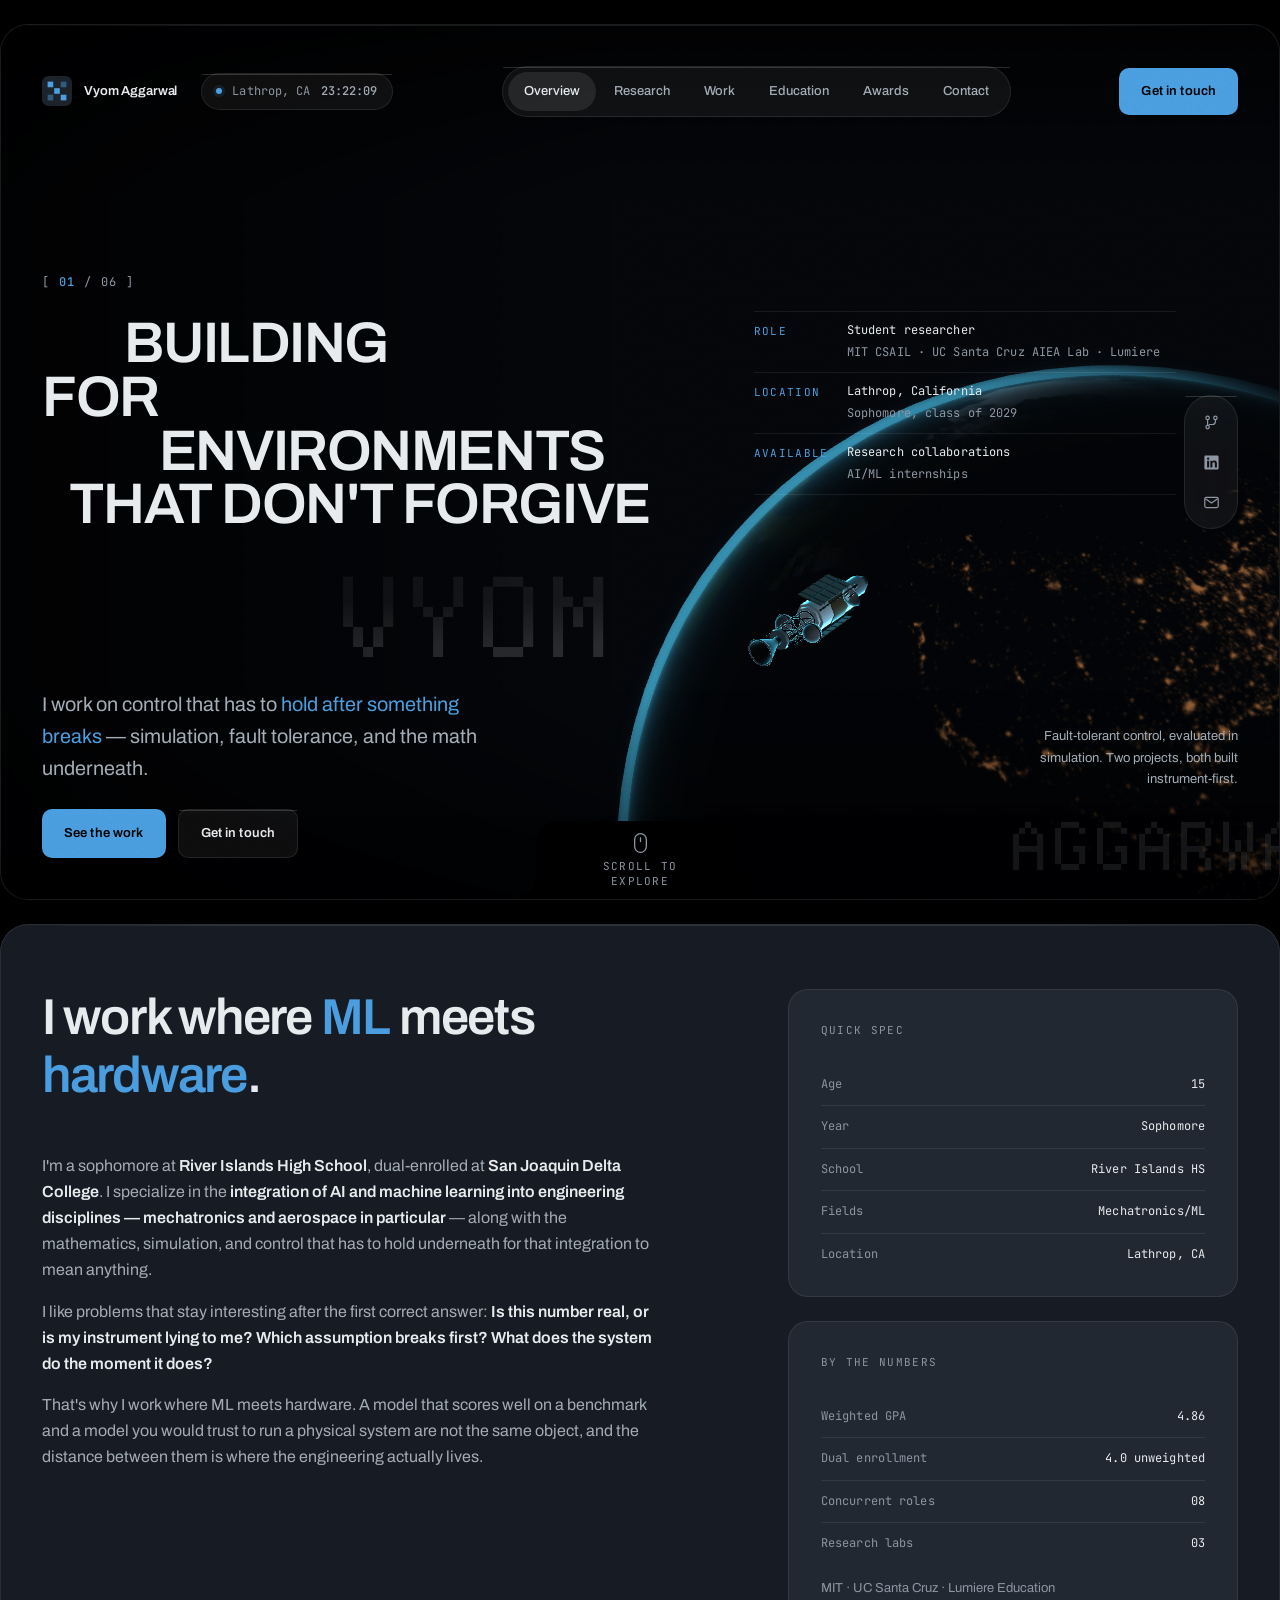
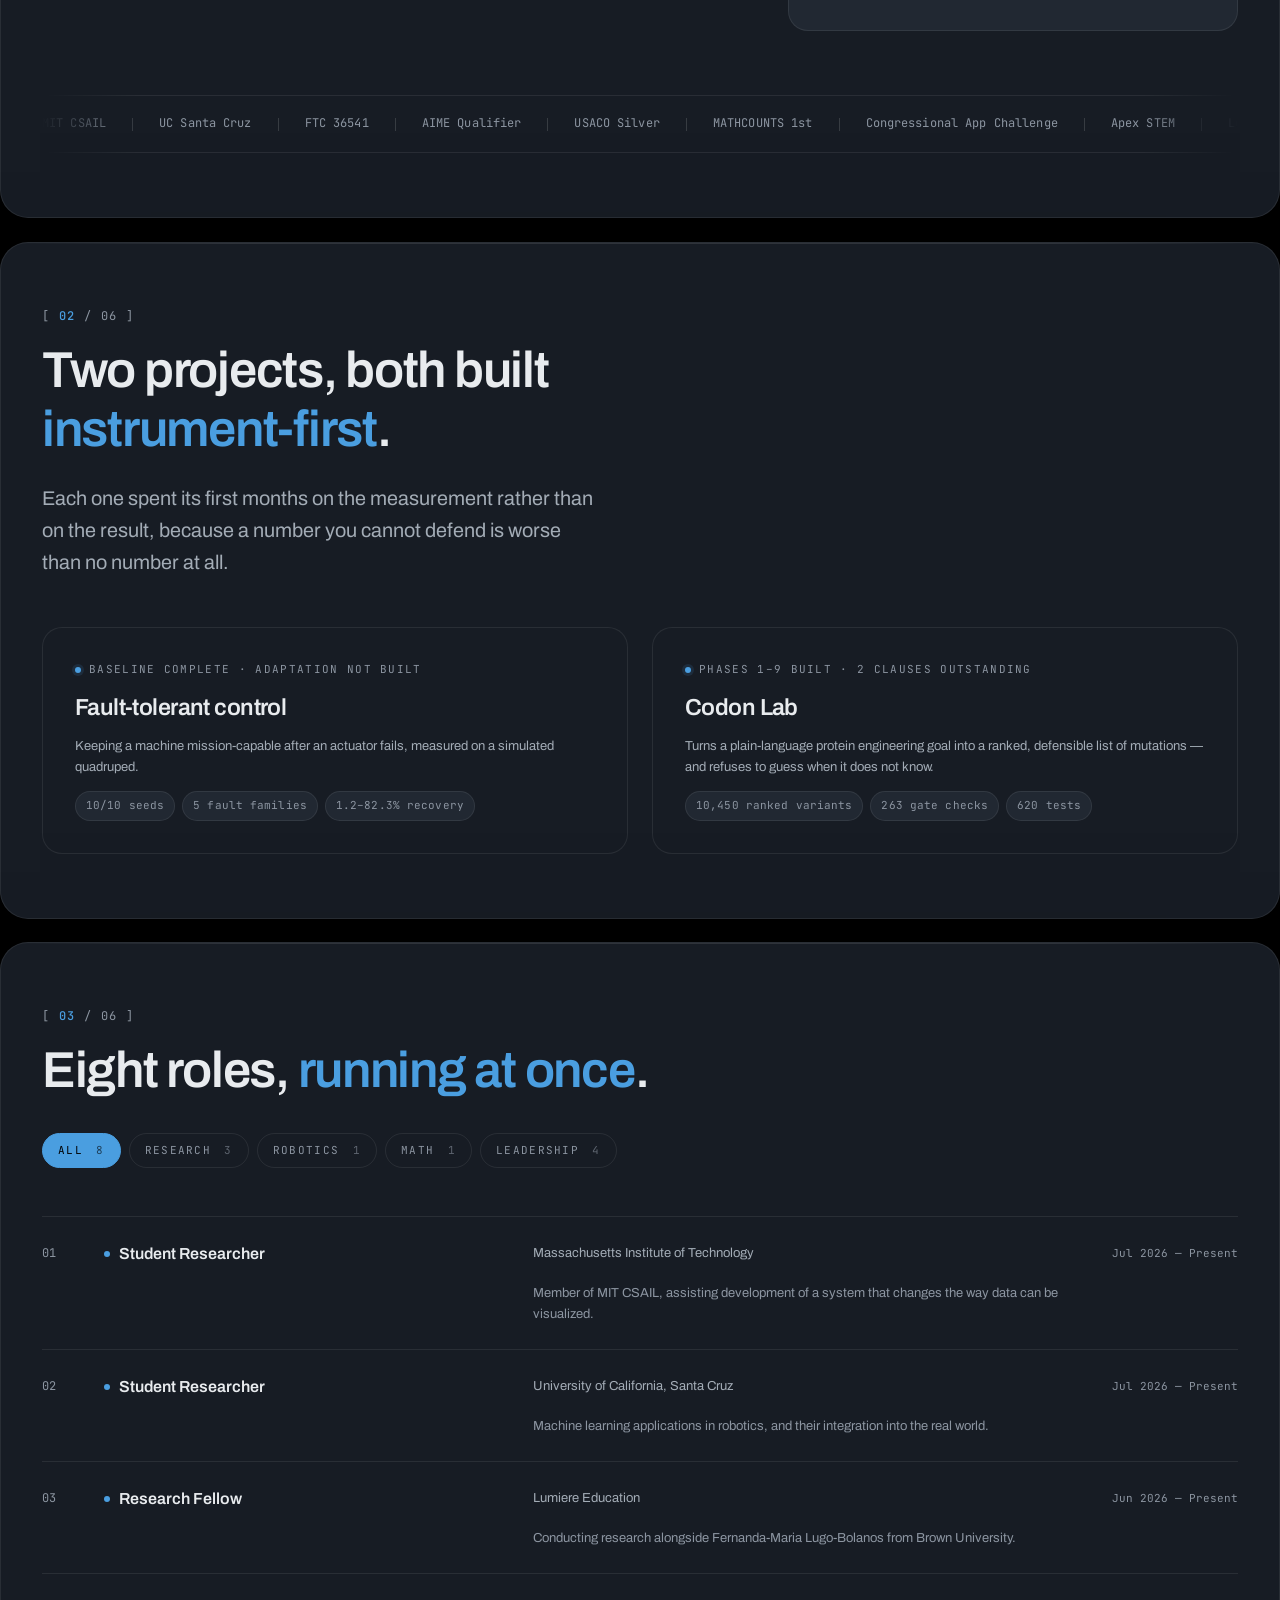
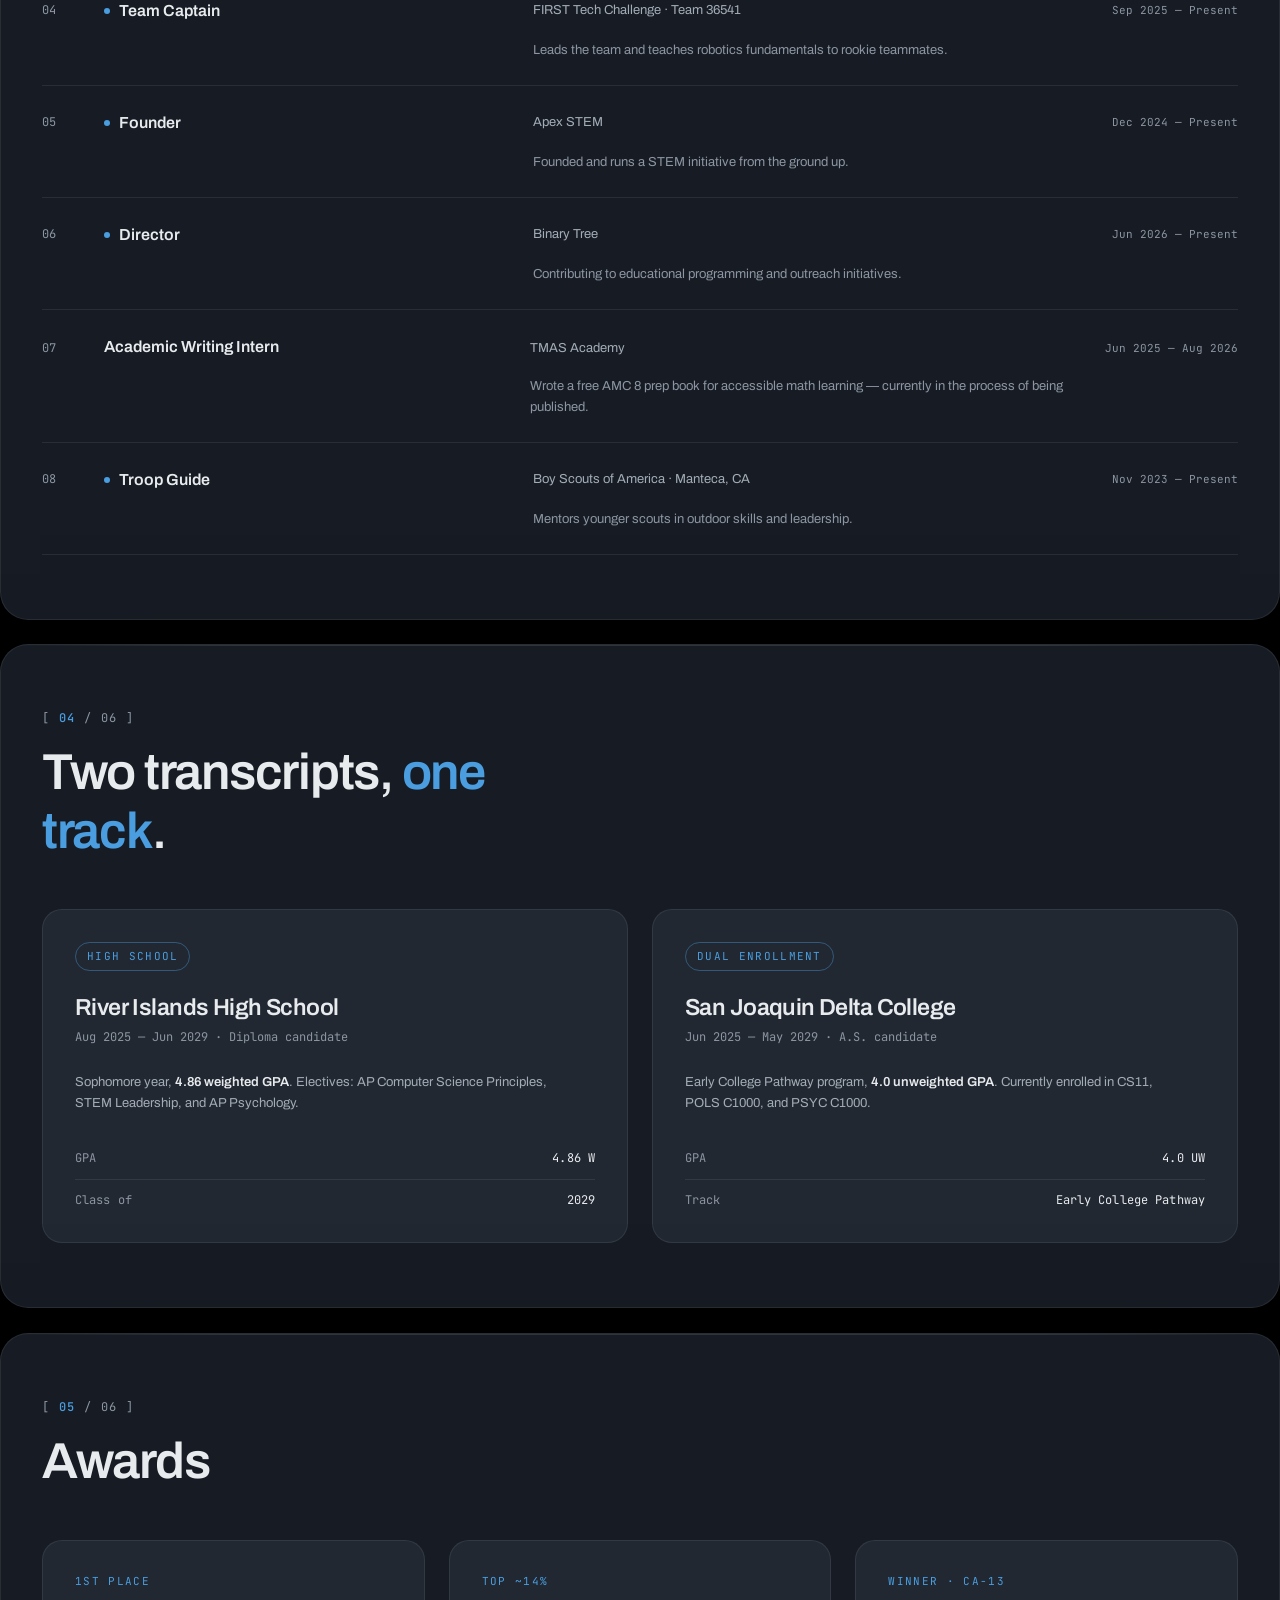
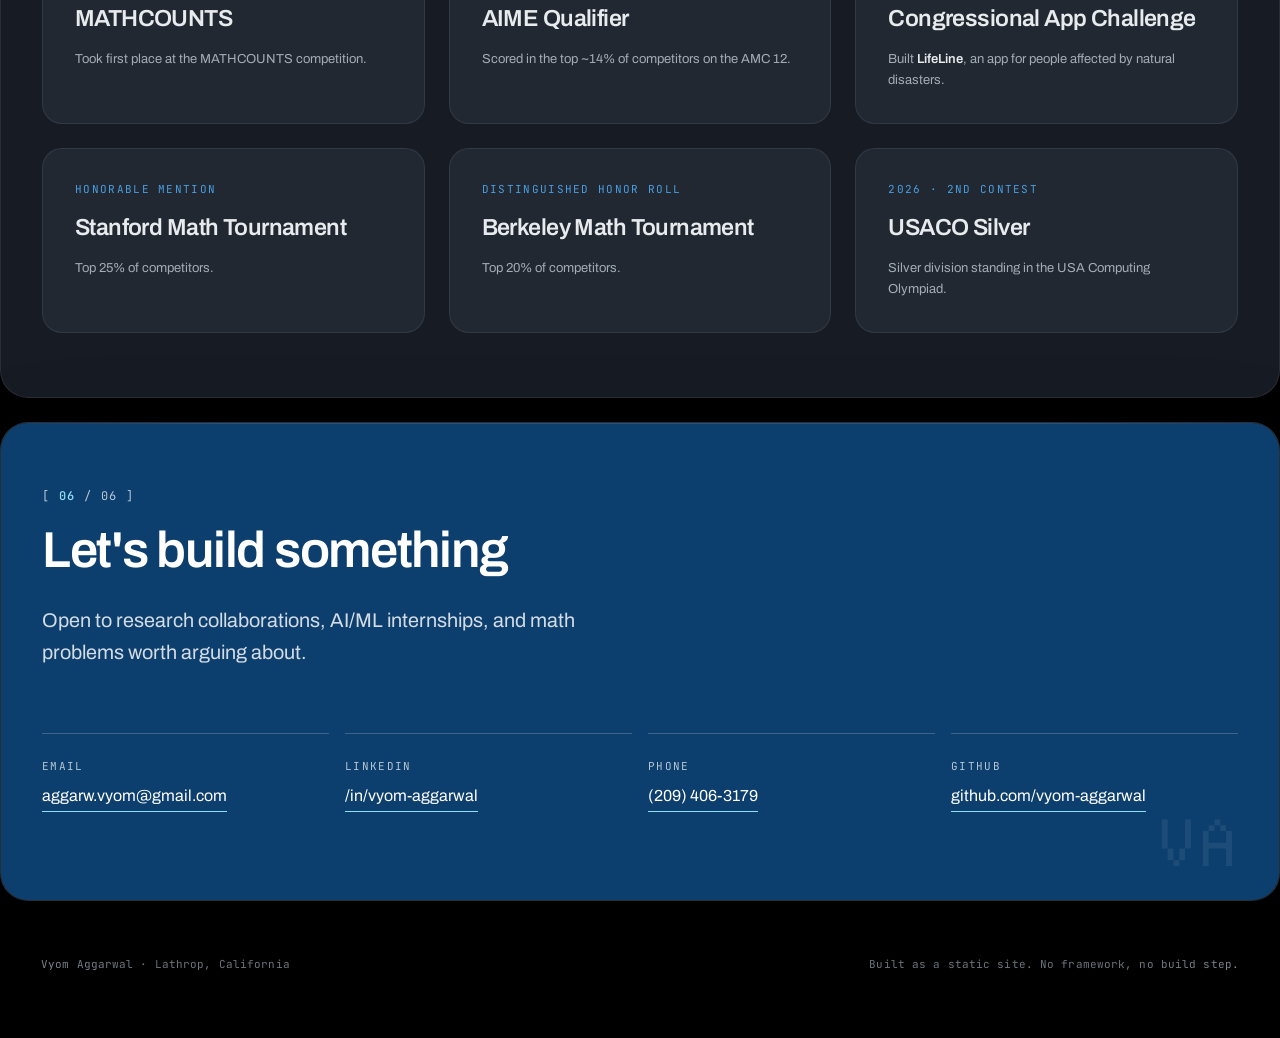
==== commit 545ba8b0: "Size the step pane from the space actually available" ====
--- a/redesign/index.html
+++ b/redesign/index.html
@@ -20,11 +20,11 @@
 <link rel="icon" href="../assets/favicon.svg" type="image/svg+xml">
 
 <link rel="preload" href="assets/fonts/Archivo-var.woff2" as="font" type="font/woff2" crossorigin>
-<link rel="stylesheet" href="assets/css/tokens.css?v=deff3f92">
-<link rel="stylesheet" href="assets/css/base.css?v=deff3f92">
-<link rel="stylesheet" href="assets/css/hero.css?v=deff3f92">
-<link rel="stylesheet" href="assets/css/projects.css?v=deff3f92">
-<link rel="stylesheet" href="assets/css/sections.css?v=deff3f92">
+<link rel="stylesheet" href="assets/css/tokens.css?v=8b45094b">
+<link rel="stylesheet" href="assets/css/base.css?v=8b45094b">
+<link rel="stylesheet" href="assets/css/hero.css?v=8b45094b">
+<link rel="stylesheet" href="assets/css/projects.css?v=8b45094b">
+<link rel="stylesheet" href="assets/css/sections.css?v=8b45094b">
 
 <noscript><style>
   /* The project write-ups exist only inside these dialogs, so without
@@ -781,8 +781,8 @@
 }
 </script>
 
-<script type="module" src="assets/js/hero.js?v=deff3f92"></script>
-<script type="module" src="assets/js/projects.js?v=deff3f92"></script>
-<script type="module" src="assets/js/sections.js?v=deff3f92"></script>
+<script type="module" src="assets/js/hero.js?v=8b45094b"></script>
+<script type="module" src="assets/js/projects.js?v=8b45094b"></script>
+<script type="module" src="assets/js/sections.js?v=8b45094b"></script>
 </body>
 </html>
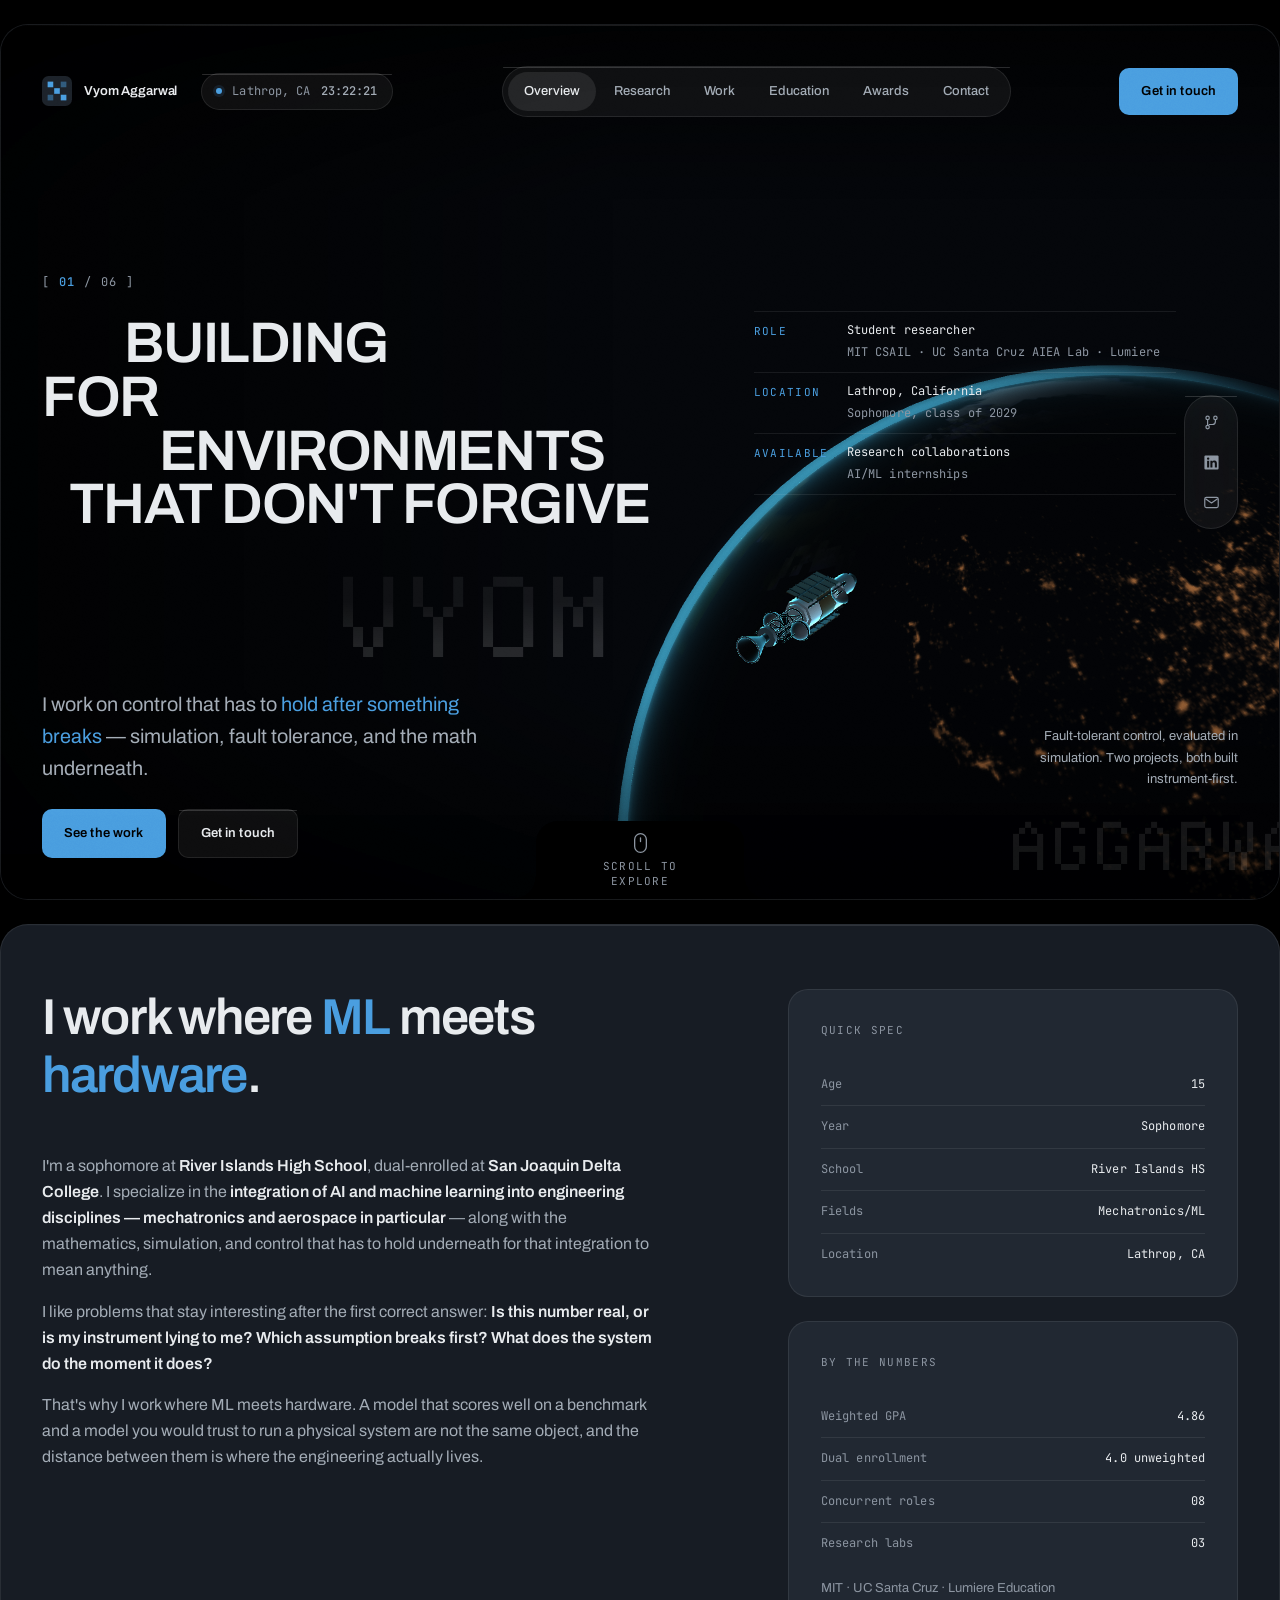
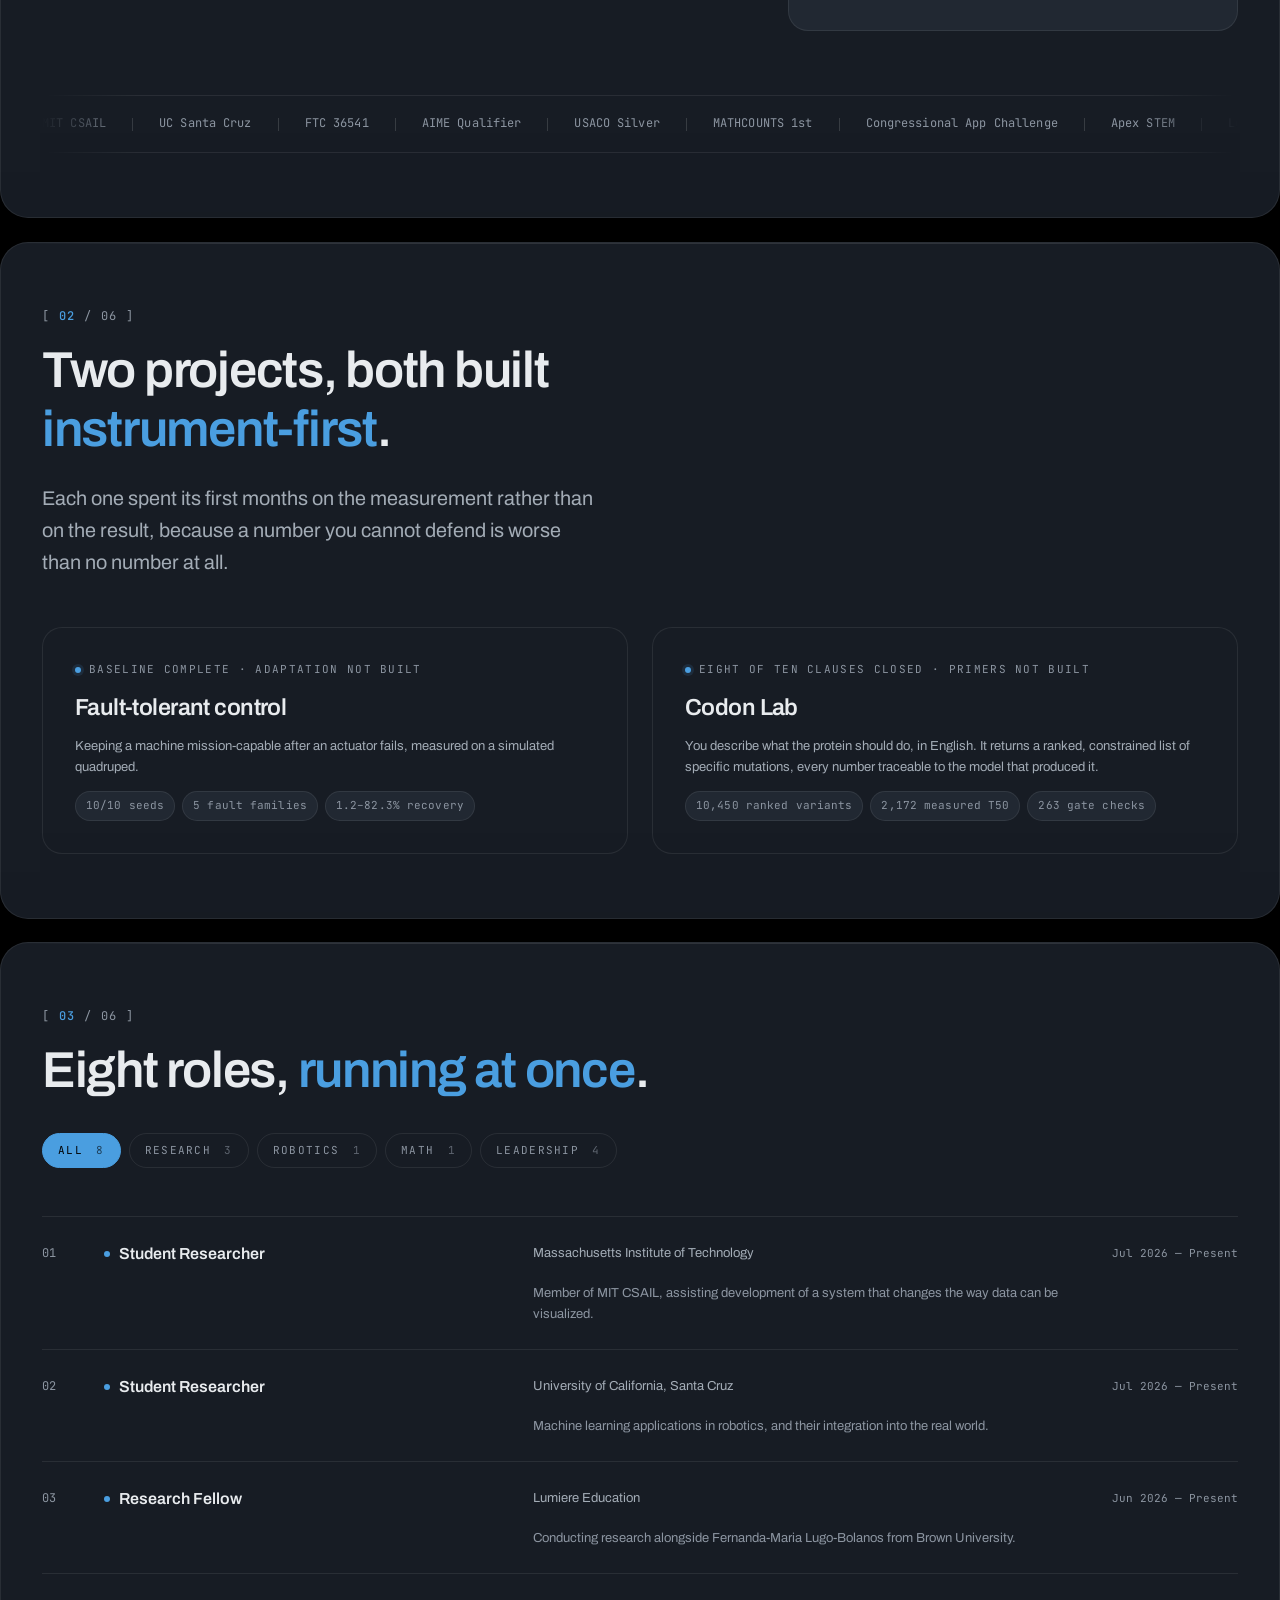
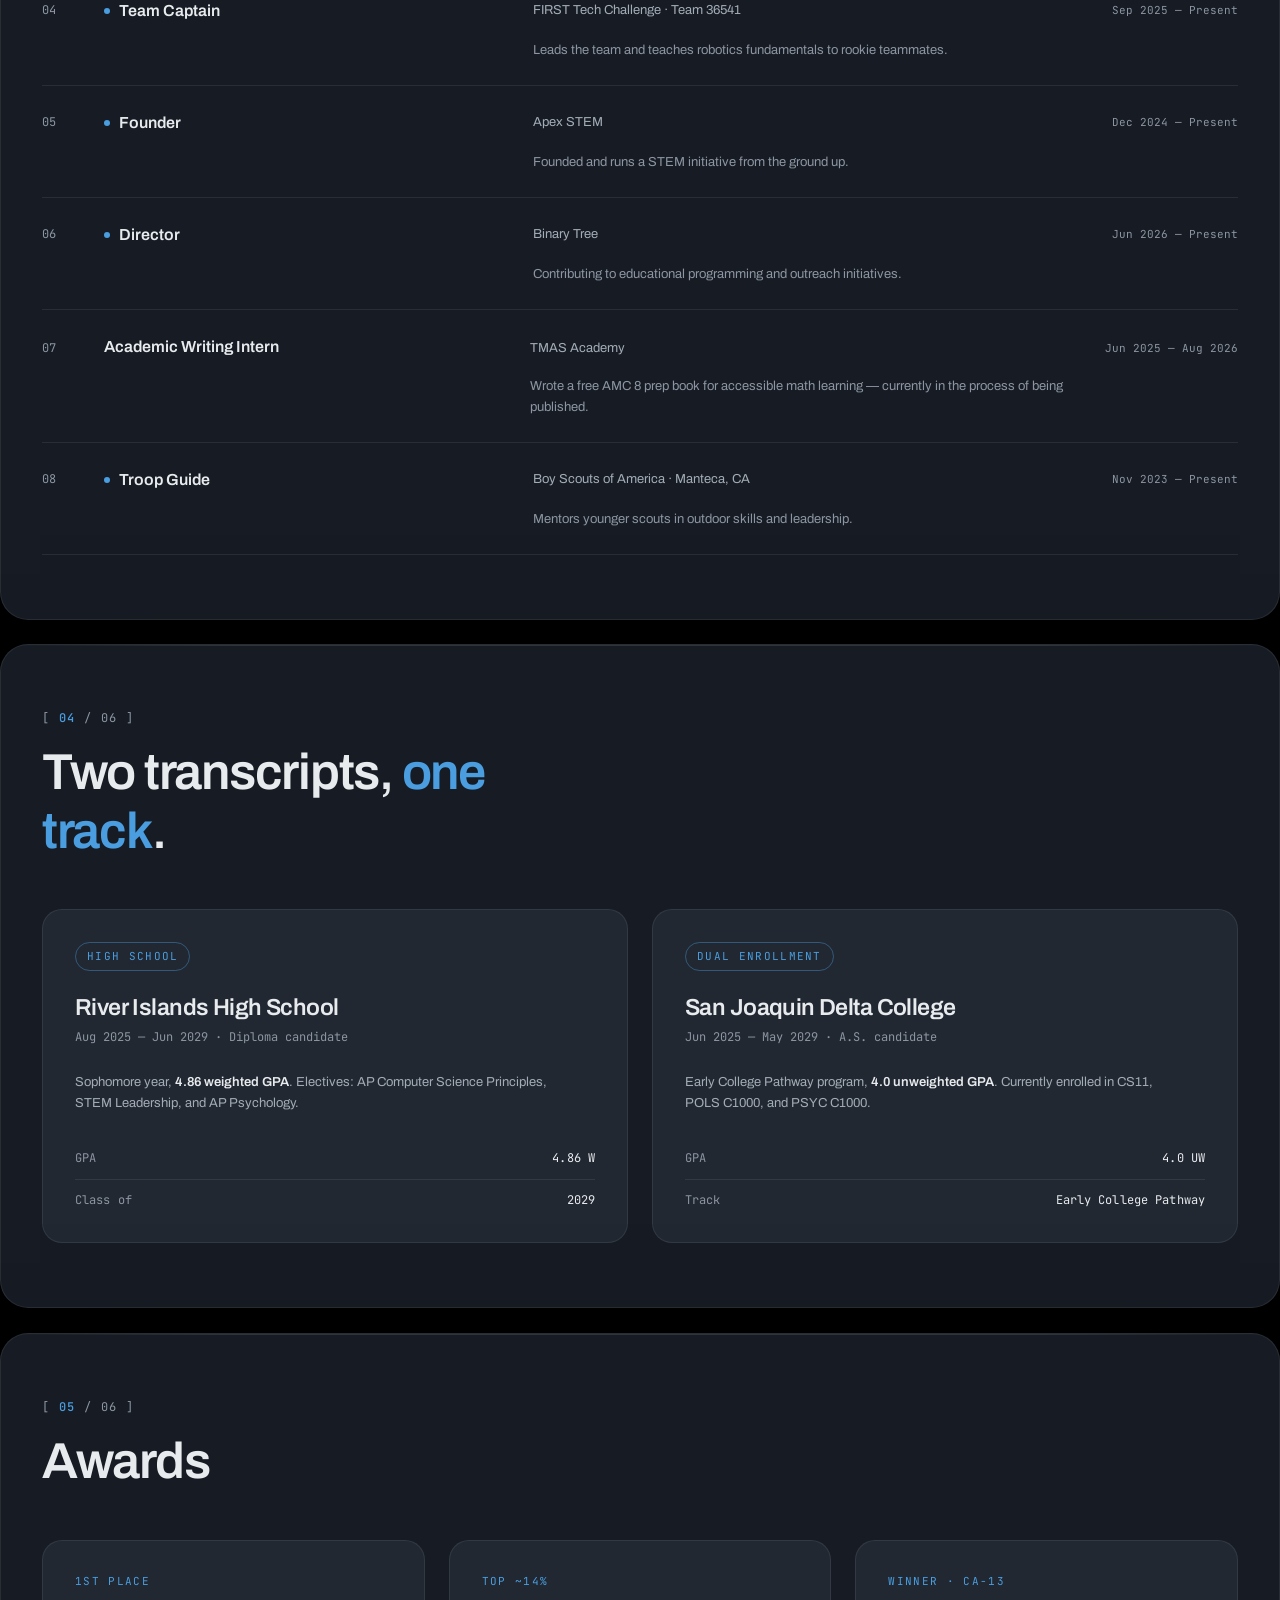
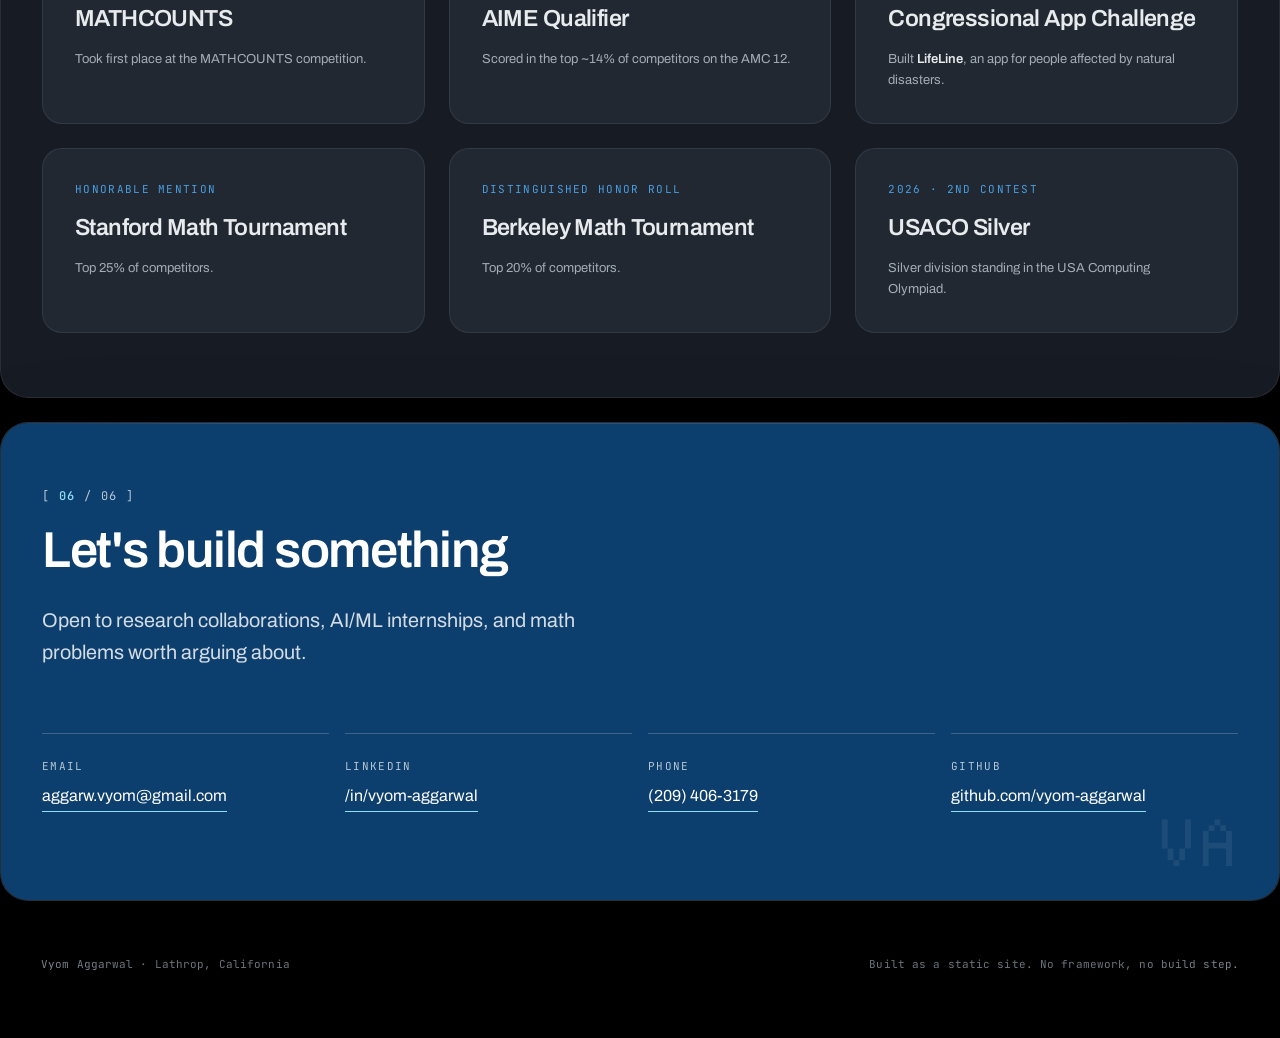
==== commit 5b2ab5d3: "Rebuild the Codon Lab model and panel from the attached README" ====
--- a/redesign/index.html
+++ b/redesign/index.html
@@ -20,11 +20,11 @@
 <link rel="icon" href="../assets/favicon.svg" type="image/svg+xml">
 
 <link rel="preload" href="assets/fonts/Archivo-var.woff2" as="font" type="font/woff2" crossorigin>
-<link rel="stylesheet" href="assets/css/tokens.css?v=8b45094b">
-<link rel="stylesheet" href="assets/css/base.css?v=8b45094b">
-<link rel="stylesheet" href="assets/css/hero.css?v=8b45094b">
-<link rel="stylesheet" href="assets/css/projects.css?v=8b45094b">
-<link rel="stylesheet" href="assets/css/sections.css?v=8b45094b">
+<link rel="stylesheet" href="assets/css/tokens.css?v=09e6e1bf">
+<link rel="stylesheet" href="assets/css/base.css?v=09e6e1bf">
+<link rel="stylesheet" href="assets/css/hero.css?v=09e6e1bf">
+<link rel="stylesheet" href="assets/css/projects.css?v=09e6e1bf">
+<link rel="stylesheet" href="assets/css/sections.css?v=09e6e1bf">
 
 <noscript><style>
   /* The project write-ups exist only inside these dialogs, so without
@@ -269,14 +269,15 @@
         <button class="pcard" type="button" aria-haspopup="dialog" data-open="codon-lab">
           <span class="pcard__stage">
             <img class="pcard__poster" src="assets/img/card-console.webp?v=2b29eb1b" alt="" width="720" height="450" loading="lazy" decoding="async">
-            <canvas class="pcard__canvas" data-model="console" aria-hidden="true"></canvas>
+            <canvas class="pcard__canvas" data-model="protein" aria-hidden="true"></canvas>
           </span>
           <span class="pcard__meta">
-            <span class="pcard__state"><i></i>Phases 1–9 built · 2 clauses outstanding</span>
+            <span class="pcard__state"><i></i>Eight of ten clauses closed · primers not built</span>
             <span class="pcard__title">Codon Lab</span>
-            <span class="pcard__line">Turns a plain-language protein engineering goal into a ranked,
-              defensible list of mutations — and refuses to guess when it does not know.</span>
-            <span class="pcard__chips"><b>10,450 ranked variants</b><b>263 gate checks</b><b>620 tests</b></span>
+            <span class="pcard__line">You describe what the protein should do, in English. It returns a
+              ranked, constrained list of specific mutations, every number traceable to the model that
+              produced it.</span>
+            <span class="pcard__chips"><b>10,450 ranked variants</b><b>2,172 measured T50</b><b>263 gate checks</b></span>
           </span>
         </button>
       </li>
@@ -465,96 +466,127 @@
         <header class="proj__head">
           <p class="proj__eyebrow">Project B · Protein design copilot</p>
           <h2 class="proj__title" id="cl-title">Codon Lab</h2>
-          <p class="proj__lede">Turns a plain-language protein engineering goal into a ranked, defensible
-            list of specific mutations — and <em>refuses to guess</em> when it does not know.</p>
+          <p class="proj__lede">A protein-engineering copilot. You describe what you want the protein
+            to do, in English; it returns a ranked, constrained list of specific mutations. It also
+            <em>refuses</em> — when it cannot know something, it says so and says why, instead of
+            returning a plausible number.</p>
           <button class="proj__close" type="button" data-close><svg viewBox="0 0 16 16" aria-hidden="true"><path d="M3 3l10 10M13 3L3 13"/></svg><span class="u-sr">Close project</span></button>
         </header>
 
         <div class="proj__body">
-          <p class="beat__body">The models that could help a wet-lab protein engineer are Python repos
-            with CUDA requirements, not tools. So bench scientists either do not use them, or run a
-            colleague's notebook once and never trust the output enough to spend $4,000 of ordering
-            budget on it. <b>The gap is not capability. It is trust.</b></p>
+          <p class="beat__body">The models that could help a wet-lab protein engineer — ESM,
+            ProteinMPNN, ThermoMPNN, RFdiffusion, AlphaFold — are Python repositories with CUDA
+            requirements, not tools. So bench scientists either do not use them at all, or get a
+            one-off notebook from a computational colleague, run it once, and never trust the output
+            enough to spend $4,000 of ordering budget on it. <b>The gap is not capability. It is
+            trust.</b> A scientist will not order oligos off the back of a number they cannot
+            interrogate.</p>
 
           <h3 class="proj__sub">Three <em>invariants</em>.</h3>
           <div class="inv">
             <article class="inv__item">
               <p class="inv__no">01 — Parse, then confirm</p>
               <p class="inv__title">Never silently interpret.</p>
-              <p class="inv__body">The user types a goal in English. It is parsed into an explicit
-                structured objective and shown back as editable chips. <b>Nothing runs until the user
-                confirms that parse.</b> The gate lives in the service layer rather than on a screen,
-                because the job queue is a second caller, and a check that lives only in the UI is a
-                check the API does not have.</p>
-              <p class="inv__body">The parser has no scientific authority. Every field is optional, and
-                an absent field means not stated, never a default. A parse that quietly filled in
-                50 °C because thermostability usually means about that would be indistinguishable, on
-                screen, from a number the scientist chose.</p>
+              <p class="inv__body">You type a goal in English. The app parses it into an explicit
+                objective — target, budget, host, assay — and shows that parse back as editable chips.
+                <b>Nothing runs until you confirm it.</b> A tool that guesses what "more thermostable"
+                means, and quietly proceeds, is a tool you abandon after the first surprising result.</p>
+              <p class="inv__body">The refusal is enforced in the service layer, not in a route. The
+                job queue is a second caller, and a check placed in a route can be routed around.</p>
             </article>
             <article class="inv__item">
               <p class="inv__no">02 — Provenance</p>
               <p class="inv__title">Every number is traceable.</p>
-              <p class="inv__body">Any score traces to which model, which version, which weights hash,
-                which inputs, which run, at what time — <b>in two clicks, counted literally</b>.
-                Enforced in the database, where the model version and the run are both non-null, and in
-                the type system: a predictor returns a value carrying no run and no model version, so it
-                is structurally incapable of producing an untraceable number.</p>
-              <p class="inv__body">The weights hash is taken over the checkpoint bytes actually loaded,
-                never a placeholder. A made-up hash is indistinguishable from a real one in a provenance
-                trail, which turns the whole claim into a lie.</p>
+              <p class="inv__body">Any score on any screen reaches its model, version and weights hash
+                <b>in two clicks</b>, counted in tests with trusted events. Provenance is a first-class
+                table, not a log file, and the database refuses to store a score without a model
+                version and a run.</p>
+              <p class="inv__body">The weights hash is a SHA-256 of the bytes actually loaded, never a
+                placeholder. A made-up hash is indistinguishable from a real one in a provenance trail,
+                which turns the entire traceability claim into a lie.</p>
             </article>
             <article class="inv__item">
               <p class="inv__no">03 — Fabrication</p>
               <p class="inv__title">Never invent a scientific number.</p>
-              <p class="inv__body">Exactly one module is permitted to invent a number, and it declares
-                itself. That single flag raises a persistent amber bar and badges <b>every individual
-                number</b> with a footnoted mark. Unavailable means an em dash with a tooltip explaining
-                why — never an imputed value, never a blank that could pass for zero. A predictor that
-                cannot run says so and produces nothing; it never falls back to another provider.</p>
+              <p class="inv__body">A model that cannot run <b>reports why</b>. The cell reads as an em
+                dash with the reason on hover — never an imputed value, never an estimated placeholder.
+                The one provider allowed to invent numbers badges every one of them, watermarks
+                exports, and refuses to generate primers.</p>
             </article>
           </div>
 
-          <h3 class="proj__sub">No claim rests on a <em>rank statistic</em> alone.</h3>
-          <p class="beat__body">Agreement with published solvent-accessibility output was supposed to
-            validate the van der Waals radii set. It cannot. A correlation statistic is invariant to the
-            transform that produces the error it is meant to catch: swapping the radii set for a uniform
-            radius moved <b>8 residues across a region boundary</b> while raising correlation to
-            r = 0.998. The test would have passed more convincingly while the answer got worse.</p>
-          <p class="beat__note">So the scorecard reports a rank metric <b>and</b> an error metric
-            <b>and</b> a bias term. A predictor offset by a constant +2 kcal/mol scores Spearman
-            1.0000 and precision@10 of 1.0 while being useless for the decision the user is actually
-            making. The gate constructs exactly that predictor and asserts it is caught only by the
-            bias term, at −2.00 kcal/mol.</p>
+          <h3 class="proj__sub">What it <em>refuses</em> to do, and why.</h3>
+          <p class="beat__body">The refusals are the product. Each one names what is wrong and what
+            would fix it.</p>
+          <div class="tablewrap">
+            <table class="rtable rtable--refusals">
+              <thead>
+                <tr><th scope="col">It refuses to</th><th scope="col">Because</th></tr>
+              </thead>
+              <tbody>
+                <tr data-power><td>Accept a mutation code before you confirm a numbering scheme</td><td>Ser77 and Ser108 can be the same residue. Guessing is the most expensive error in the domain.</td></tr>
+                <tr><td>Start a run from an unconfirmed parse</td><td>A tool that guesses what your goal meant is one you stop trusting after the first surprise.</td></tr>
+                <tr data-power><td>Report a ΔΔG interval it does not have</td><td>ThermoMPNN has no per-variant uncertainty. A benchmark RMSE dressed as an interval renders identically to a real one.</td></tr>
+                <tr><td>Compute an error term across incompatible units</td><td>A measured T50 in °C and a predicted ΔΔG in kcal/mol cannot be subtracted. The card says so instead of producing a number.</td></tr>
+                <tr><td>Fall back to another model when one is unavailable</td><td>You would get numbers from a model you did not choose, labelled as the one you did.</td></tr>
+                <tr><td>Generate primers from synthetic scores</td><td>A synthetic ΔΔG is recognisable as synthetic on screen. An oligo ordered off one is not.</td></tr>
+                <tr><td>Generate primers without your construct's DNA</td><td>A primer anneals to the plasmid on your bench. Back-translating the protein invents a sequence that is nobody's plasmid.</td></tr>
+                <tr><td>Trim a signal peptide to make your DNA fit</td><td>Every primer position would shift by the length of the leader, and a primer at the wrong position anneals to nothing.</td></tr>
+                <tr><td>Apply a numbering offset on your behalf</td><td>Even when one constant shift explains every unplaced row, it proposes and waits.</td></tr>
+              </tbody>
+            </table>
+          </div>
+
+          <h3 class="proj__sub">The measurement is the <em>moat</em>.</h3>
+          <p class="beat__body">You upload measured values from your assay. The app joins them to the
+            variants it predicted — exactly, with no similarity threshold anywhere, because
+            <b>A123V</b> and <b>A123L</b> differ by one character and are different experiments. A
+            persistent scorecard then accumulates per predictor, so across three projects a lab learns
+            which predictor to trust for its own chemistry.</p>
+          <p class="beat__body">It ships against real data. The build seeds <b>2,172 measured T50
+            values</b> for <em>B. subtilis</em> lipase A from ProteinGym, vendored with its SHA-256 and
+            checked byte-identical against UniProt P37957. Against those measurements, real ESM-2 650M
+            scores <b>Spearman ρ = 0.30</b> where the synthetic predictor scores <b>−0.06</b> —
+            measured on this machine, not quoted from a paper.</p>
+          <p class="beat__note">A DSSP-agreement test was supposed to validate the van der Waals radii
+            set and could not: swapping ProtOr for a uniform radius <em>raised</em> correlation to
+            r = 0.998 while moving 8 of 1BTL's 263 residues across a region boundary. Correlation is
+            invariant to monotonic transforms, and a systematic offset, a scale error and a
+            miscalibration are all monotonic. So the scorecard reports a rank metric <b>and</b> an
+            error metric <b>and</b> a bias term, with bias rendered next to rank.</p>
 
           <h3 class="proj__sub">What is <em>not</em> verified.</h3>
           <p class="beat__body">Tracked as carefully as the code, because on this project the
-            distinction is the product.</p>
+            distinction is the point.</p>
           <ul class="unverified">
-            <li><b>Frame rate.</b> Constant work per scroll update is asserted in CI — 10,000 rows mount
-              the same number of table rows as 100. Measured once in a real browser on a 10,450-row
-              ranking: 32 rows, 772 DOM nodes, 0.8 ms for a synchronous scroll. That is the property
-              60 fps rests on. It is not a frame rate, and none is claimed.</li>
-            <li><b>The structure viewer.</b> It reports ready and its coordinates come from our own API,
-              but everything it draws goes to a canvas. Nothing about the image is verified.</li>
-            <li><b>The language-model goal parser has never run against the live API.</b> No key is
-              configured, so every parse falls back to the deterministic rule parser and is badged
-              as such.</li>
-            <li><b>Absolute stability accuracy.</b> The predictor's position mapping and sign convention
-              are checked; its values are compared against no external benchmark.</li>
-            <li><b>No screen has been looked at by a human.</b> Rendering was verified by reading the DOM
-              and by driving it in a real browser. That establishes correct, not good.</li>
+            <li><b>Nobody has looked at these screens with a design eye.</b> The brief is emphatic
+              about how this must look, and no human has judged it. No test can.</li>
+            <li><b>Nothing has ever been signed in to.</b> Identity is wired end to end, but no account
+              exists, so no real token has reached the verifier outside synthetic key pairs in tests.</li>
+            <li><b>The containerised real-model path.</b> Real predictors are verified on this machine,
+              not in the deployed image.</li>
+            <li><b>A screen reader.</b> Structure and computed contrast are asserted on every build;
+              nobody has opened the app in NVDA or VoiceOver.</li>
           </ul>
 
           <h3 class="proj__sub">Known gaps.</h3>
           <ul class="unverified">
-            <li><b>Primers and the one-page PDF are not built.</b> The blocker is gone and the chemistry
-              is decided; the designer itself remains.</li>
-            <li><b>A run abandoned mid-flight stays running forever.</b> Nothing reaps it, and the
-              idempotency index then blocks an identical re-run.</li>
-            <li><b>Uncertainty intervals.</b> The stability predictor has no per-variant uncertainty to
-              give, so it reports the point estimate with the reason stated rather than dressing a
-              benchmark error as a per-variant interval. The requirement is formally unmet, visibly.</li>
+            <li><b>Primers and the one-page PDF are not built</b> — the last clause of the definition
+              of done that is not met. The blocker is gone, a target can carry its construct's DNA, and
+              the chemistry is decided and recorded. The designer itself remains.</li>
+            <li><b>The hour-long job timeout is still marginal.</b> A 550-residue target needs about
+              142 minutes, so it finishes across two or three runs rather than one. Continuation is
+              manual.</li>
+            <li><b>ΔΔG intervals.</b> The brief requires an interval and ThermoMPNN has none to give.
+              It reports the point estimate with the reason stated, which leaves the requirement
+              formally unmet, and visibly so.</li>
+            <li><b>Projects cannot be shared.</b> Ownership is per user; a lab wanting a shared project
+              needs an organisation model that is not built.</li>
           </ul>
+
+          <p class="beat__note">Eight of ten clauses in the definition of done are closed. One is
+            knowingly open behind named work. One cannot be closed by anyone who has not looked at the
+            screens.</p>
 
           <p class="privnote">Repository is private. Available on request.</p>
         </div>
@@ -781,8 +813,8 @@
 }
 </script>
 
-<script type="module" src="assets/js/hero.js?v=8b45094b"></script>
-<script type="module" src="assets/js/projects.js?v=8b45094b"></script>
-<script type="module" src="assets/js/sections.js?v=8b45094b"></script>
+<script type="module" src="assets/js/hero.js?v=09e6e1bf"></script>
+<script type="module" src="assets/js/projects.js?v=09e6e1bf"></script>
+<script type="module" src="assets/js/sections.js?v=09e6e1bf"></script>
 </body>
 </html>
--- a/redesign/assets/css/projects.css
+++ b/redesign/assets/css/projects.css
@@ -264,6 +264,23 @@
 }
 .step__pair .card { margin-top: 0; }
 
+/* Prose inside the overlay body needs a measure and needs air between
+   paragraphs; without both, the panel reads as one slab. */
+.proj__body .beat__body,
+.proj__body .beat__note { max-width: var(--measure); }
+.proj__body .beat__body + .beat__body,
+.proj__body .beat__body + .beat__note { margin-top: var(--s-4); }
+
+/* the refusals read as prose, not as figures, so the columns are
+   proportioned for sentences and the cells wrap */
+.rtable--refusals th, .rtable--refusals td {
+  white-space: normal; text-align: left; vertical-align: top;
+  line-height: 1.6; padding: 14px var(--s-4);
+}
+.rtable--refusals td:first-child { width: 38%; color: var(--ink); }
+.rtable--refusals td:last-child { color: var(--ink-2); }
+.proj__body .tablewrap { margin-top: var(--s-4); }
+
 /* ═══ project B: invariants, not a sequence ════════════ */
 .inv { display: grid; gap: var(--s-4); }
 .inv__item {
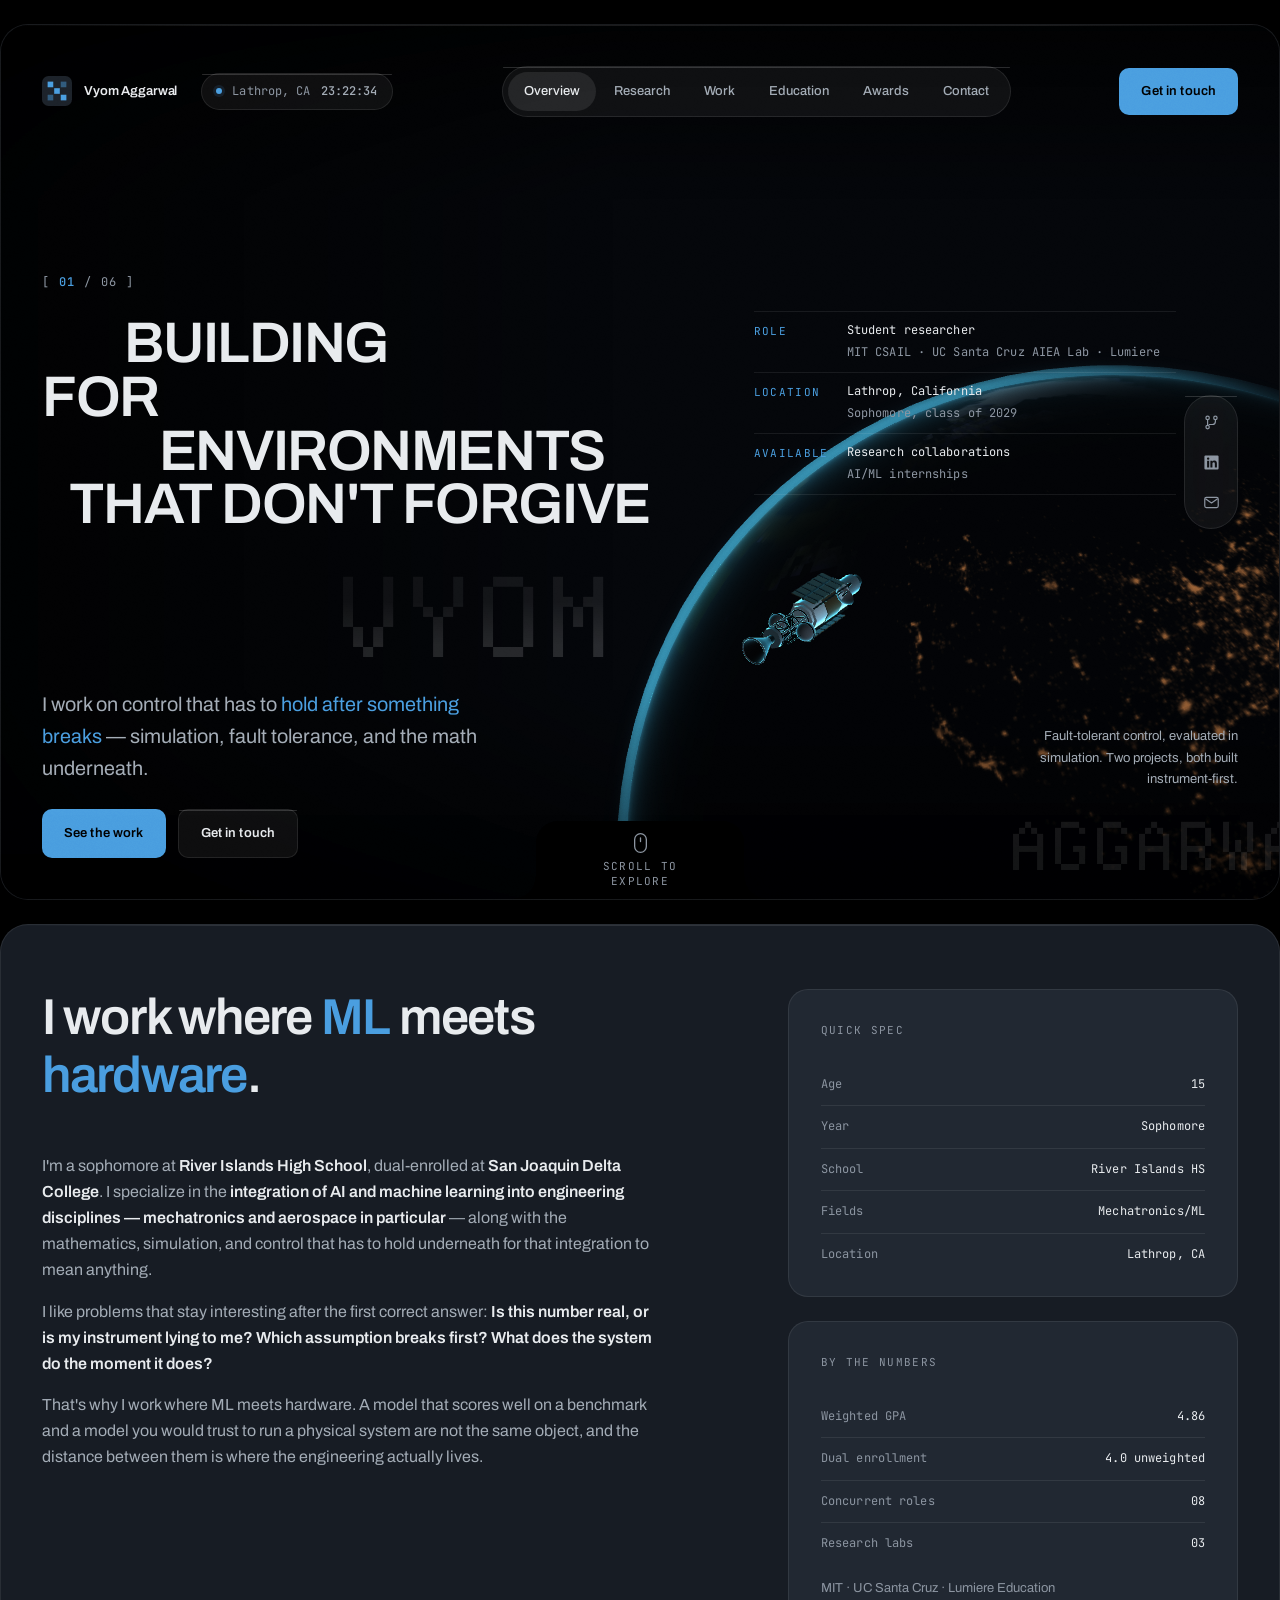
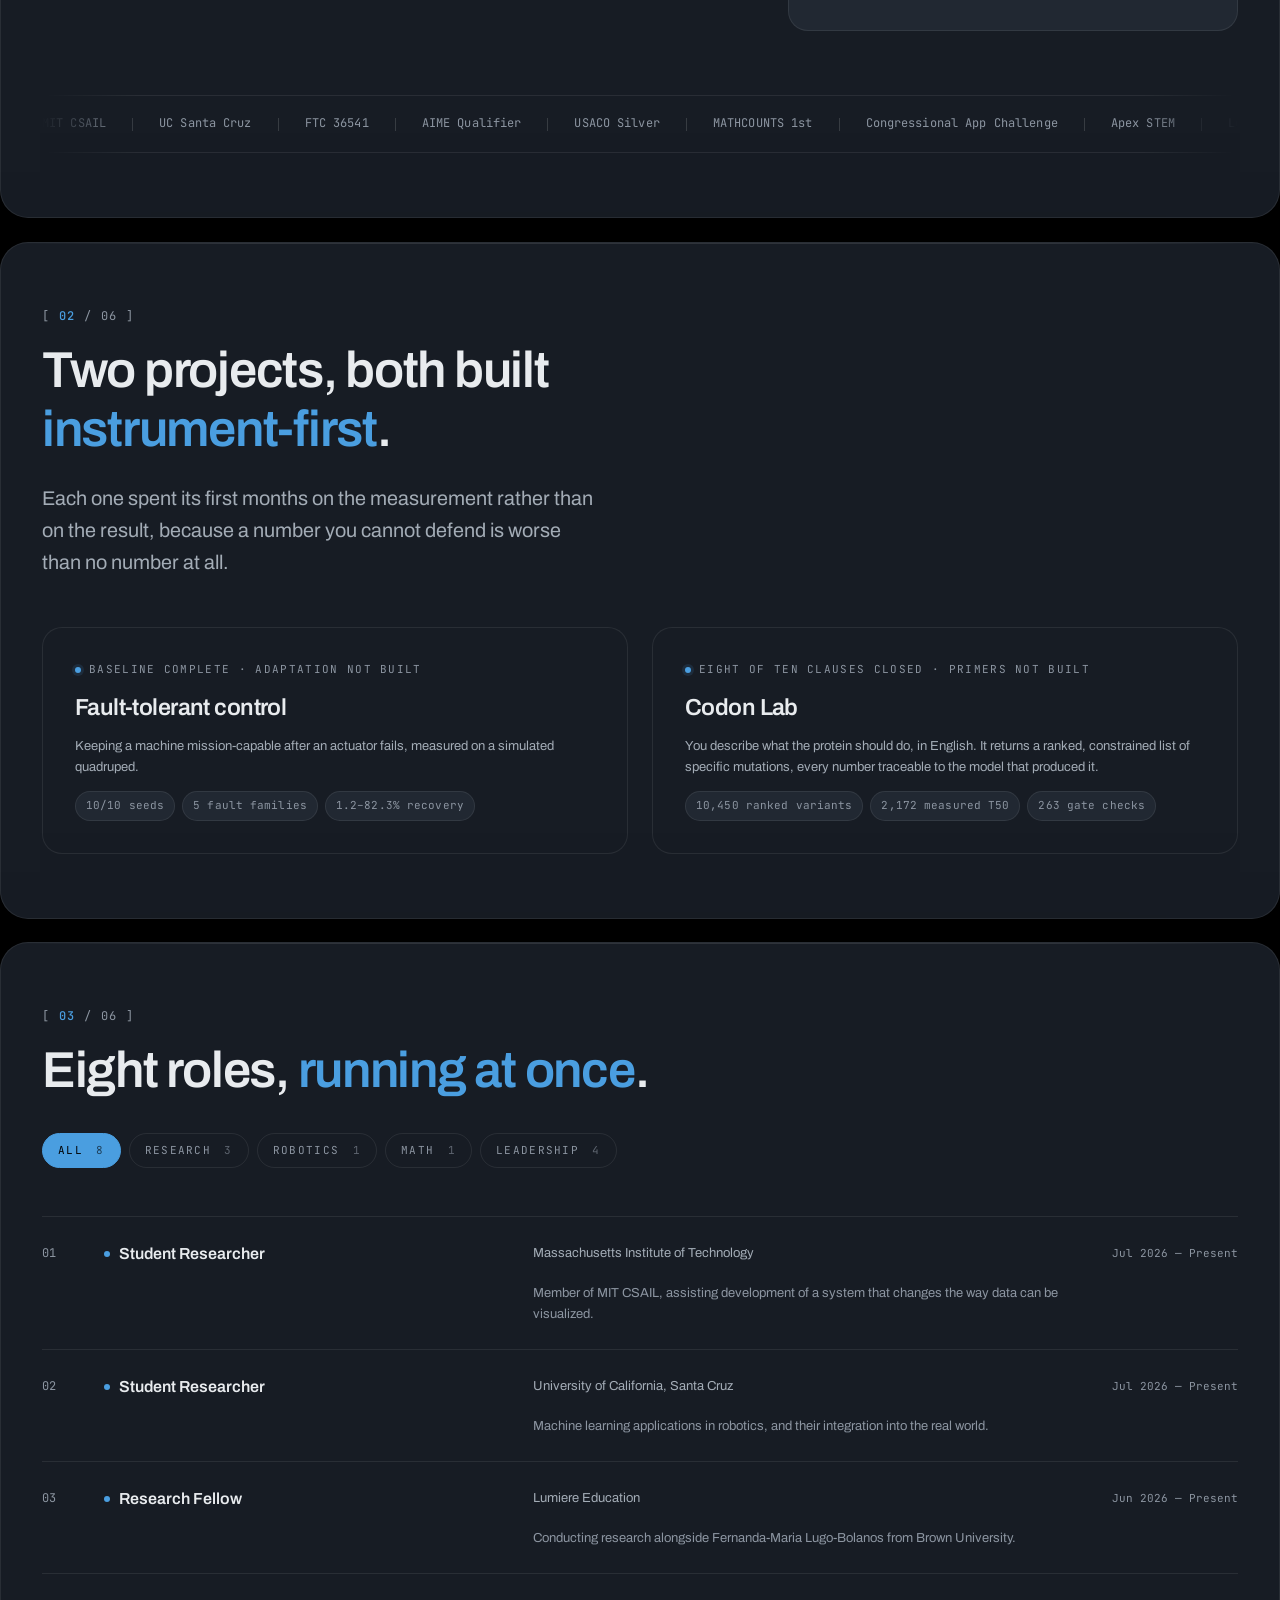
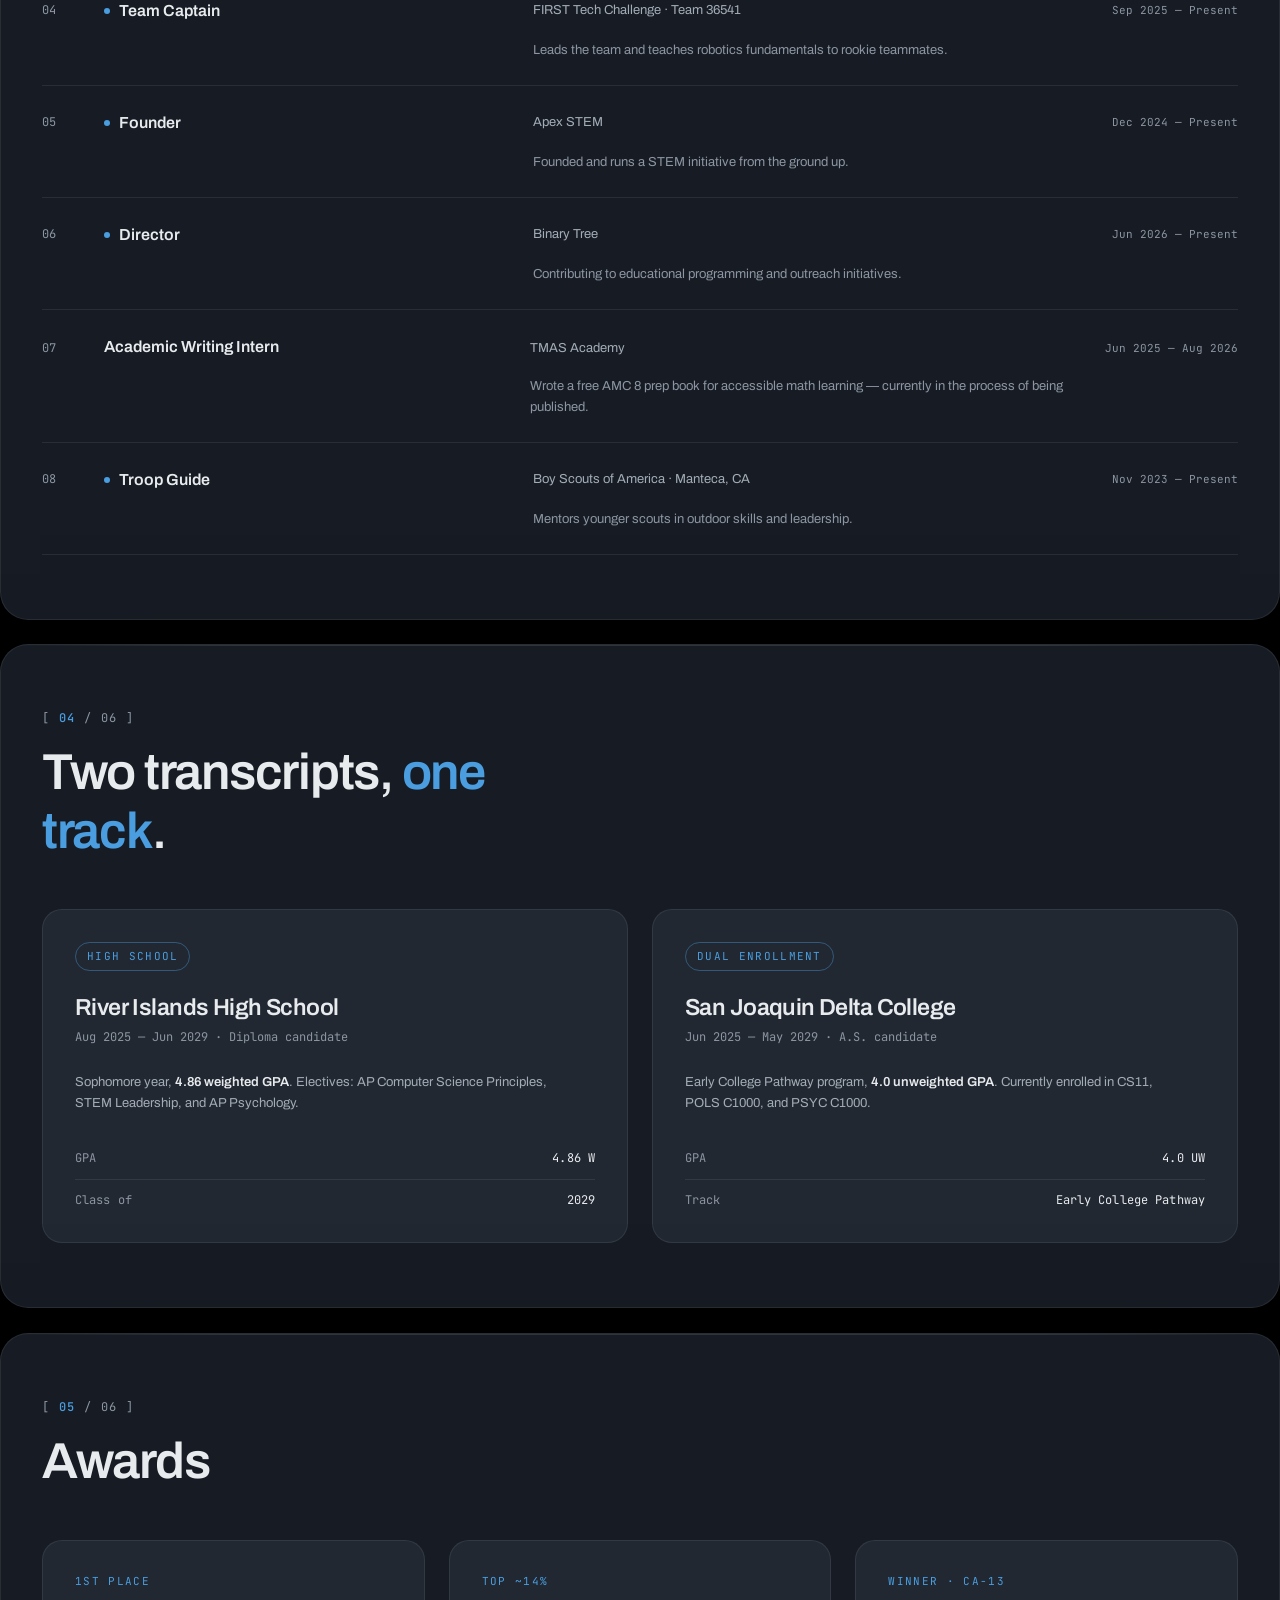
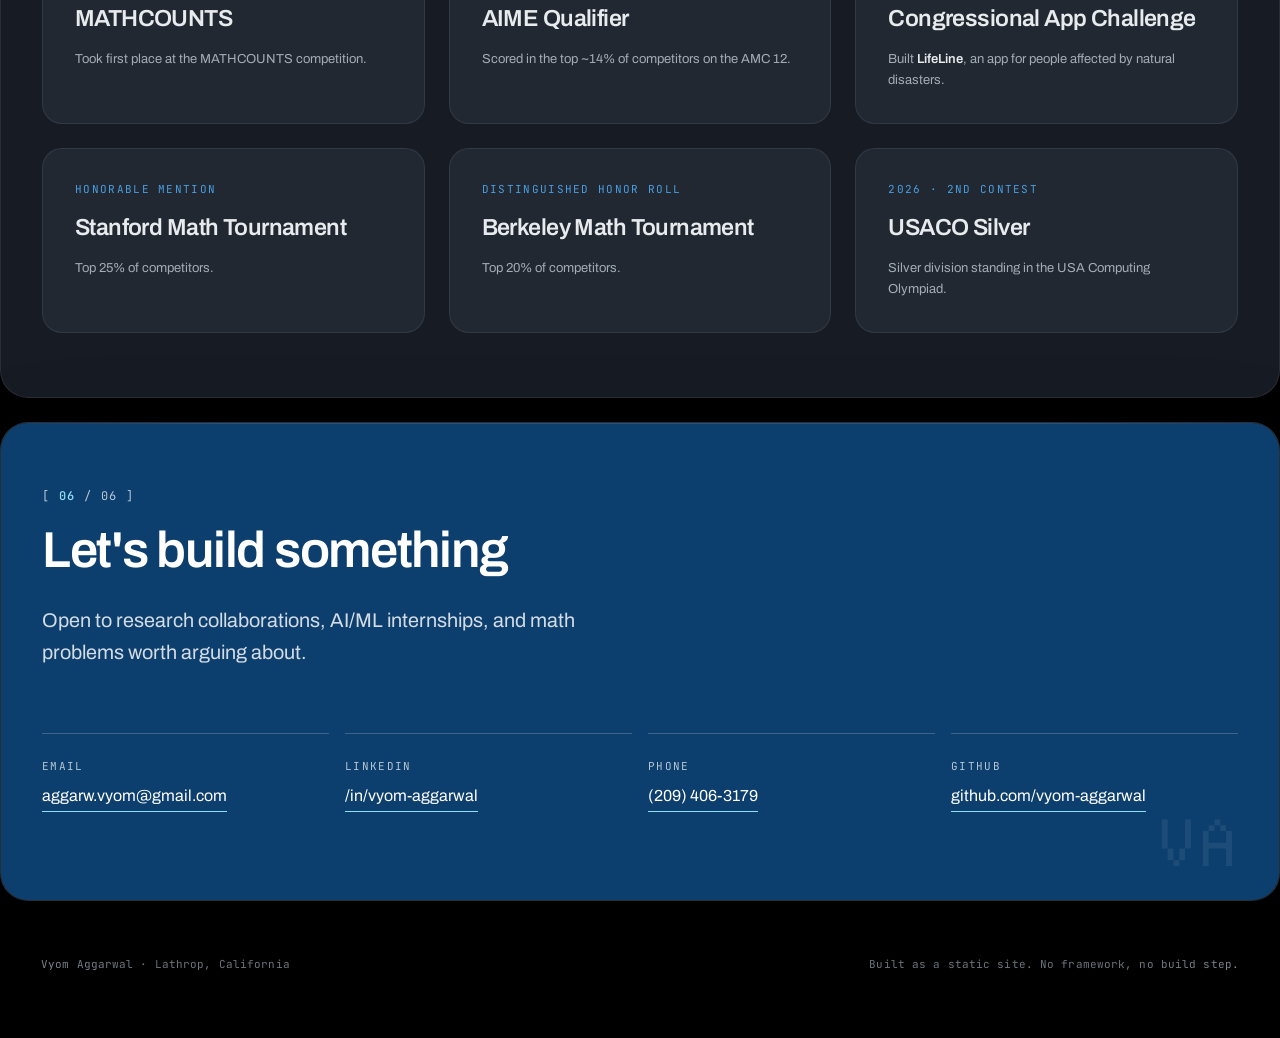
==== commit 2d3d46e1: "Lay out the refusals table as prose" ====
--- a/redesign/index.html
+++ b/redesign/index.html
@@ -20,11 +20,11 @@
 <link rel="icon" href="../assets/favicon.svg" type="image/svg+xml">
 
 <link rel="preload" href="assets/fonts/Archivo-var.woff2" as="font" type="font/woff2" crossorigin>
-<link rel="stylesheet" href="assets/css/tokens.css?v=09e6e1bf">
-<link rel="stylesheet" href="assets/css/base.css?v=09e6e1bf">
-<link rel="stylesheet" href="assets/css/hero.css?v=09e6e1bf">
-<link rel="stylesheet" href="assets/css/projects.css?v=09e6e1bf">
-<link rel="stylesheet" href="assets/css/sections.css?v=09e6e1bf">
+<link rel="stylesheet" href="assets/css/tokens.css?v=a01bffa0">
+<link rel="stylesheet" href="assets/css/base.css?v=a01bffa0">
+<link rel="stylesheet" href="assets/css/hero.css?v=a01bffa0">
+<link rel="stylesheet" href="assets/css/projects.css?v=a01bffa0">
+<link rel="stylesheet" href="assets/css/sections.css?v=a01bffa0">
 
 <noscript><style>
   /* The project write-ups exist only inside these dialogs, so without
@@ -813,8 +813,8 @@
 }
 </script>
 
-<script type="module" src="assets/js/hero.js?v=09e6e1bf"></script>
-<script type="module" src="assets/js/projects.js?v=09e6e1bf"></script>
-<script type="module" src="assets/js/sections.js?v=09e6e1bf"></script>
+<script type="module" src="assets/js/hero.js?v=a01bffa0"></script>
+<script type="module" src="assets/js/projects.js?v=a01bffa0"></script>
+<script type="module" src="assets/js/sections.js?v=a01bffa0"></script>
 </body>
 </html>
--- a/redesign/assets/css/projects.css
+++ b/redesign/assets/css/projects.css
@@ -273,12 +273,14 @@
 
 /* the refusals read as prose, not as figures, so the columns are
    proportioned for sentences and the cells wrap */
-.rtable--refusals th, .rtable--refusals td {
+.proj .rtable--refusals th,
+.proj .rtable--refusals td {
   white-space: normal; text-align: left; vertical-align: top;
   line-height: 1.6; padding: 14px var(--s-4);
 }
-.rtable--refusals td:first-child { width: 38%; color: var(--ink); }
-.rtable--refusals td:last-child { color: var(--ink-2); }
+.proj .rtable--refusals td:first-child { width: 38%; color: var(--ink); }
+.proj .rtable--refusals td:last-child { color: var(--ink-2); }
+.proj .rtable--refusals { table-layout: fixed; }
 .proj__body .tablewrap { margin-top: var(--s-4); }
 
 /* ═══ project B: invariants, not a sequence ════════════ */
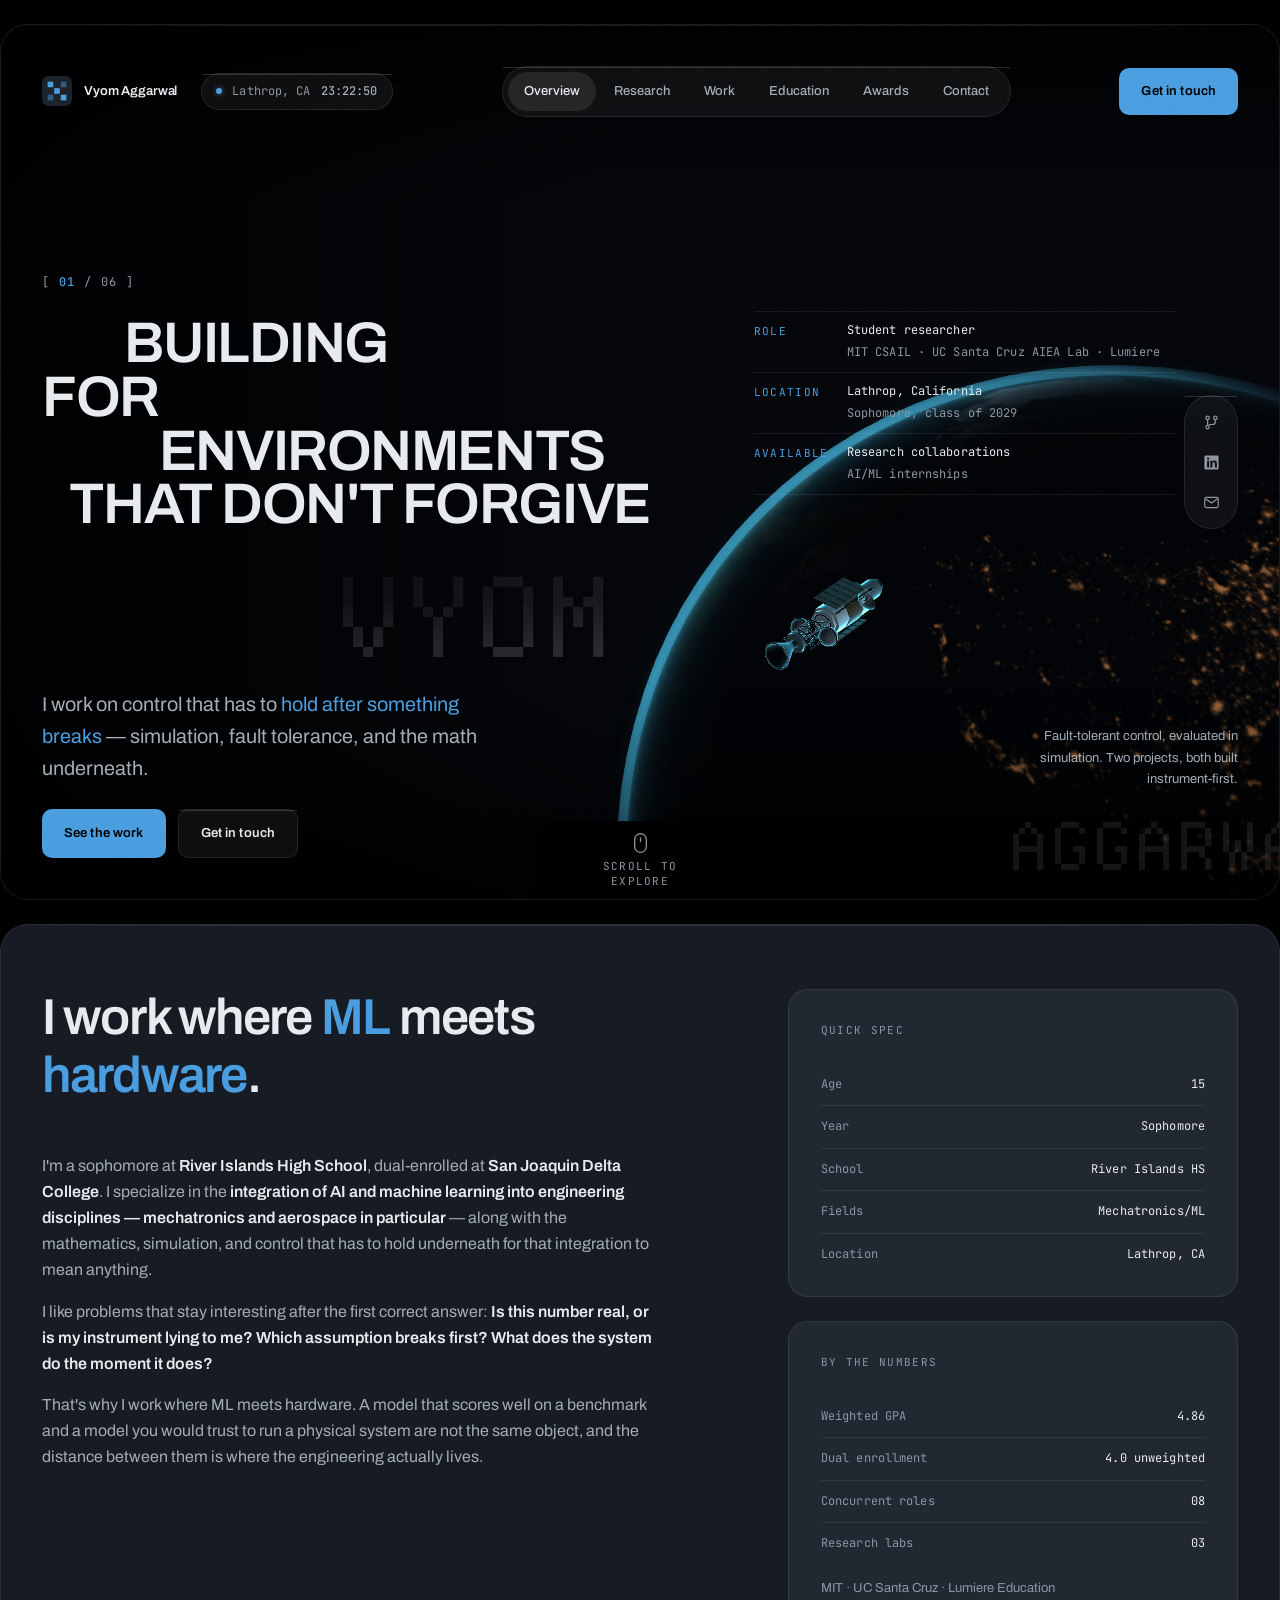
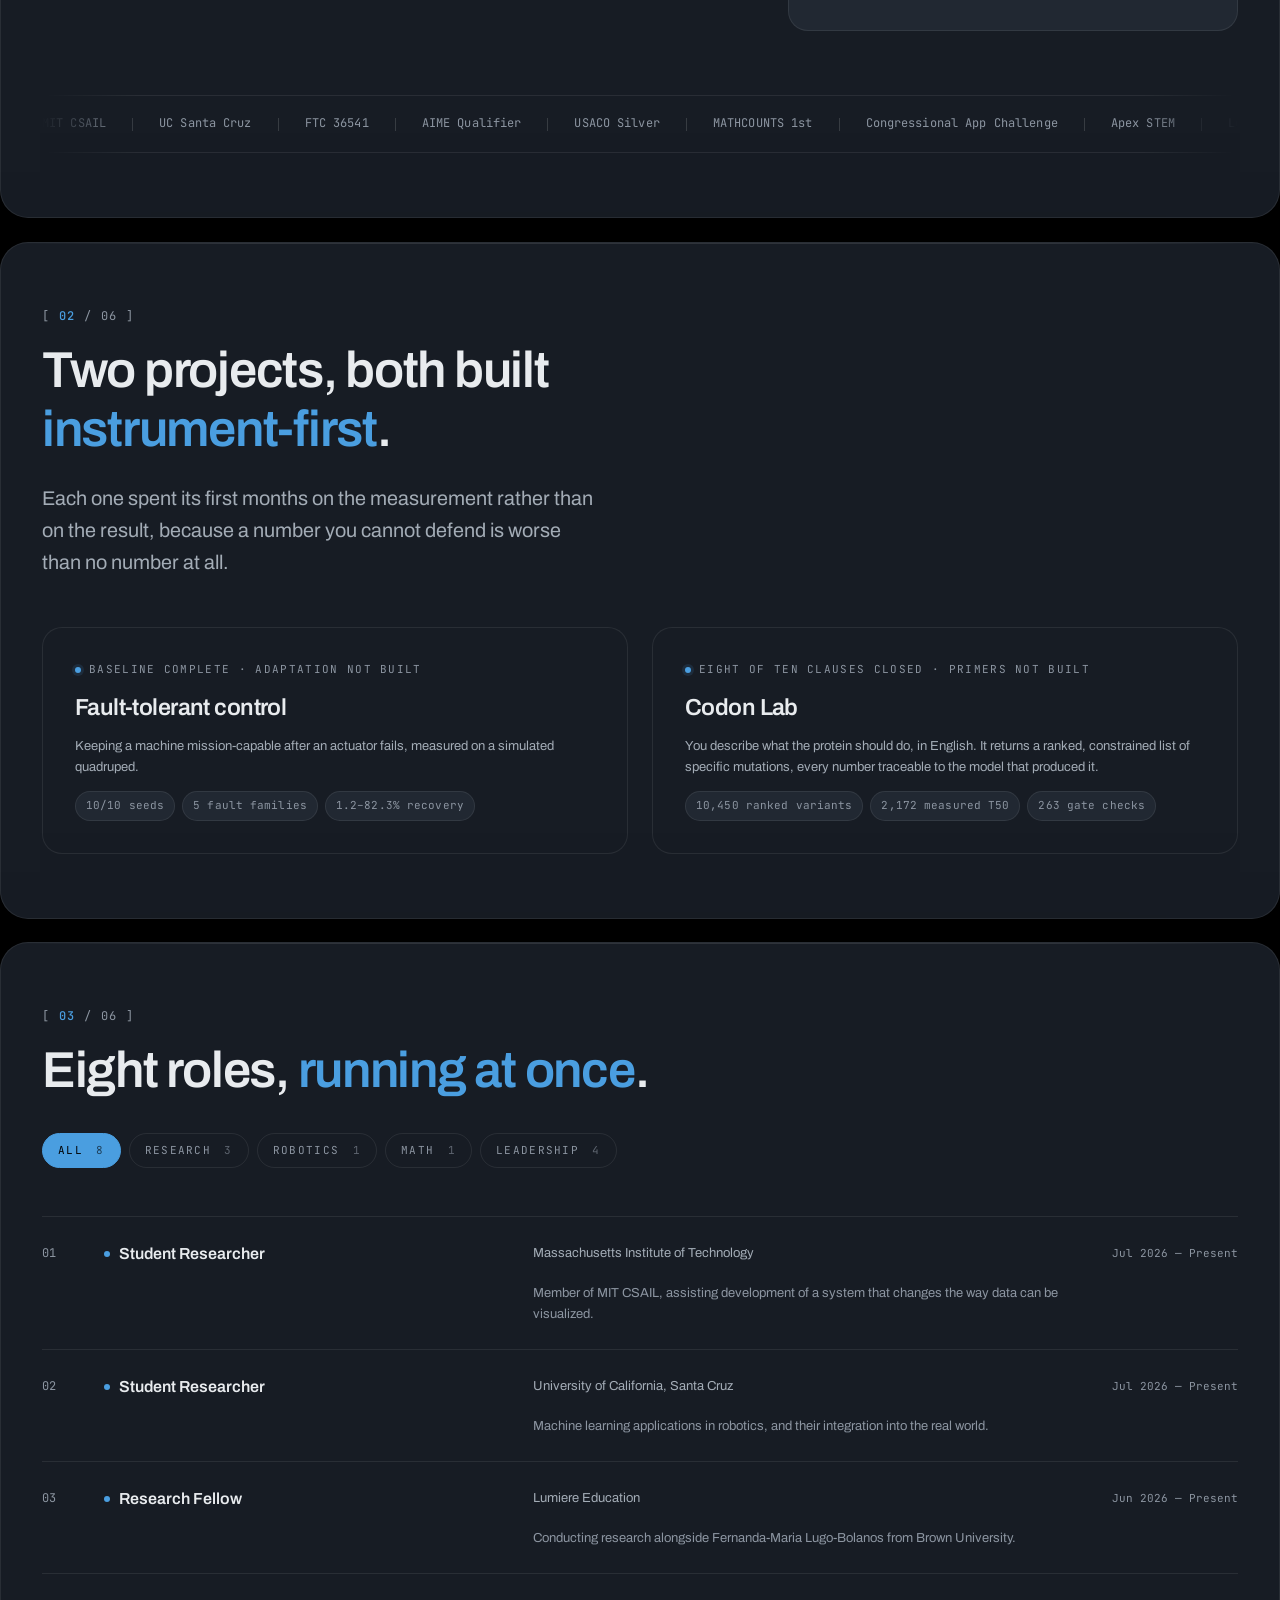
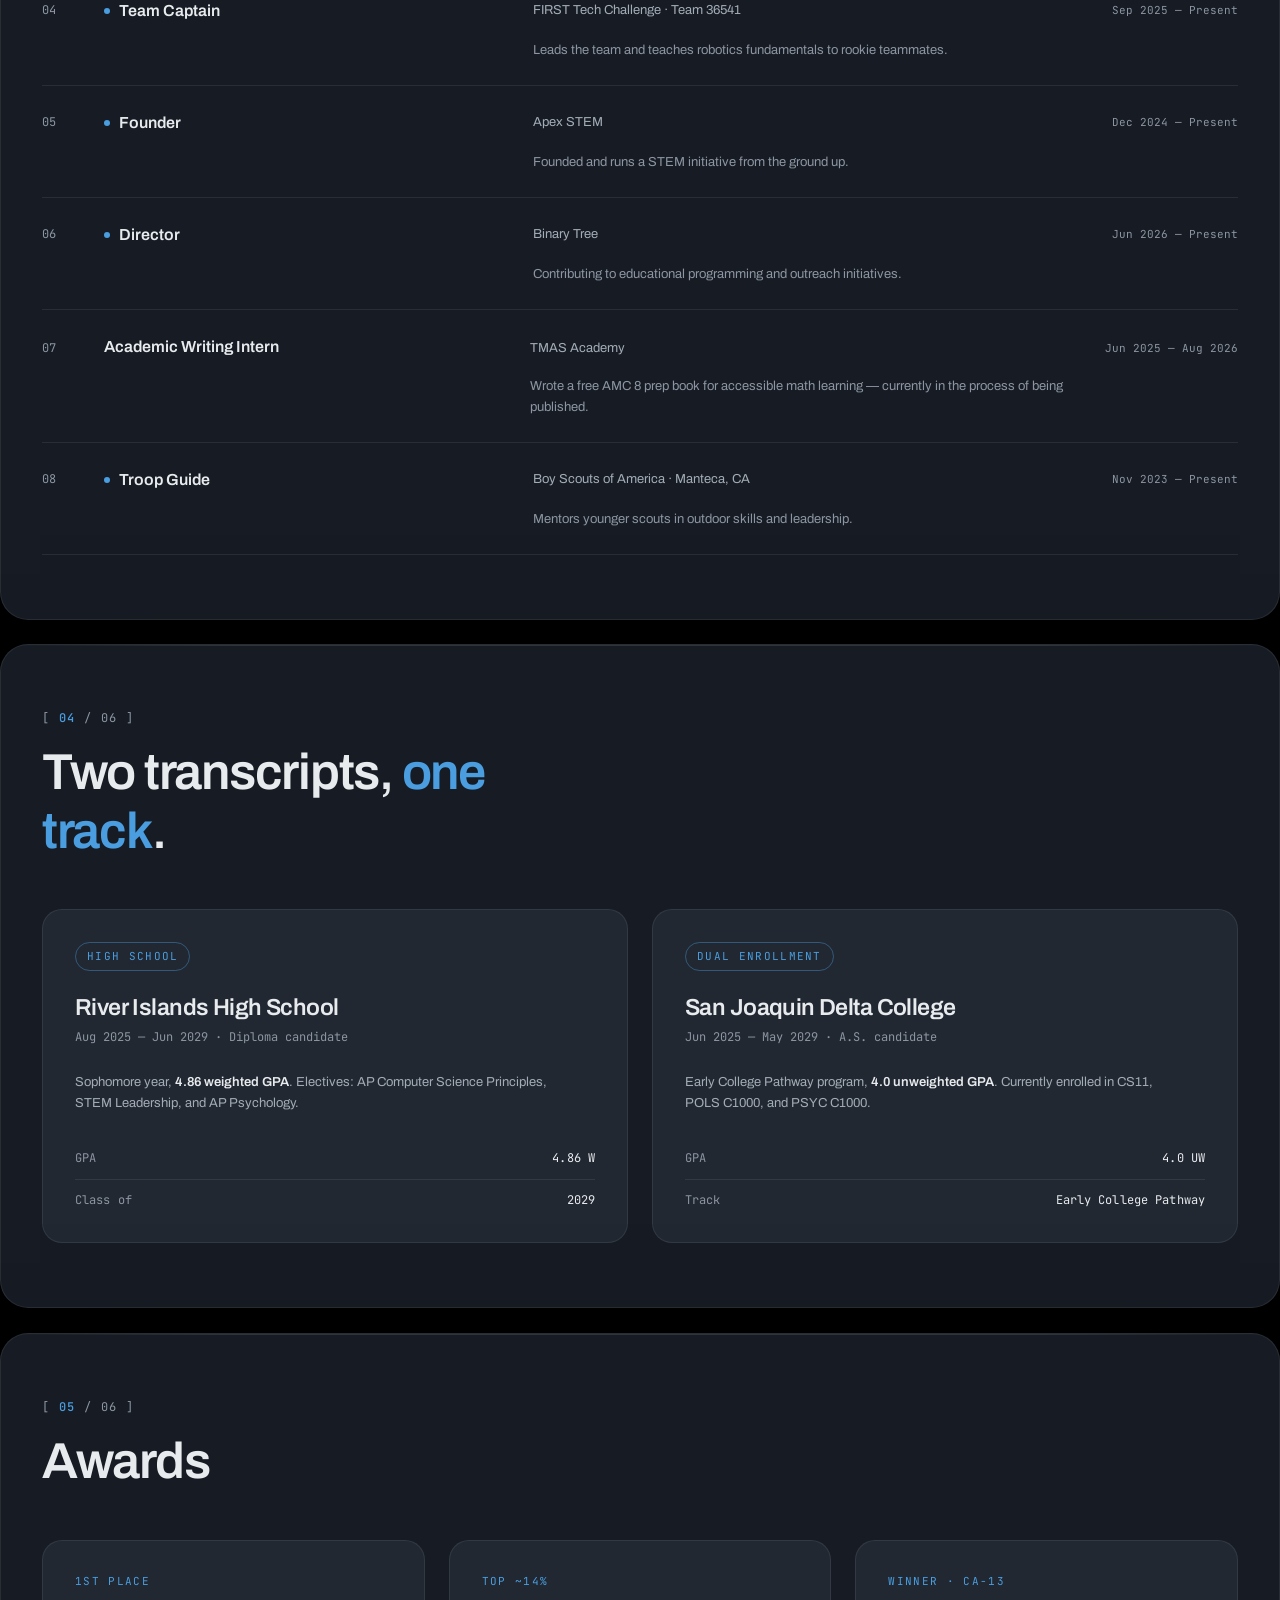
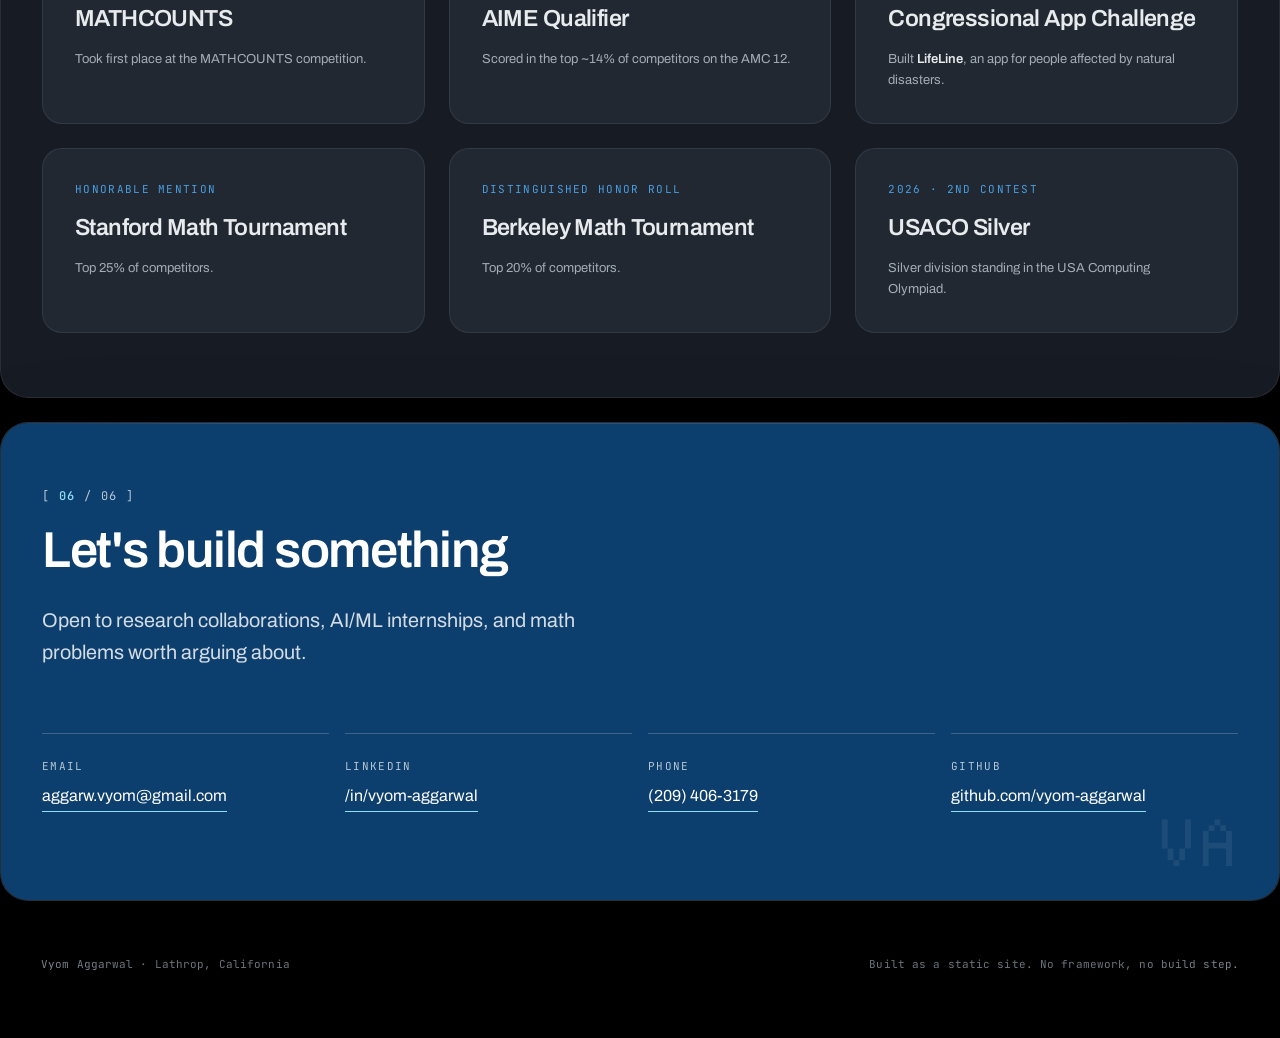
==== commit 69ec94f8: "Add live simulations to both overlays and drop the card poster once WebGL is up" ====
--- a/redesign/index.html
+++ b/redesign/index.html
@@ -20,11 +20,11 @@
 <link rel="icon" href="../assets/favicon.svg" type="image/svg+xml">
 
 <link rel="preload" href="assets/fonts/Archivo-var.woff2" as="font" type="font/woff2" crossorigin>
-<link rel="stylesheet" href="assets/css/tokens.css?v=a01bffa0">
-<link rel="stylesheet" href="assets/css/base.css?v=a01bffa0">
-<link rel="stylesheet" href="assets/css/hero.css?v=a01bffa0">
-<link rel="stylesheet" href="assets/css/projects.css?v=a01bffa0">
-<link rel="stylesheet" href="assets/css/sections.css?v=a01bffa0">
+<link rel="stylesheet" href="assets/css/tokens.css?v=d40bb7a4">
+<link rel="stylesheet" href="assets/css/base.css?v=d40bb7a4">
+<link rel="stylesheet" href="assets/css/hero.css?v=d40bb7a4">
+<link rel="stylesheet" href="assets/css/projects.css?v=d40bb7a4">
+<link rel="stylesheet" href="assets/css/sections.css?v=d40bb7a4">
 
 <noscript><style>
   /* The project write-ups exist only inside these dialogs, so without
@@ -296,6 +296,17 @@
           <button class="proj__close" type="button" data-close><svg viewBox="0 0 16 16" aria-hidden="true"><path d="M3 3l10 10M13 3L3 13"/></svg><span class="u-sr">Close project</span></button>
         </header>
 
+
+        <div class="proj__stage">
+          <canvas class="proj__canvas" data-sim="fault" aria-hidden="true"></canvas>
+          <div class="simhud" data-tone="ok" aria-hidden="true">
+            <i class="simhud__dot"></i>
+            <b data-sim-status>Nominal gait</b>
+            <span data-sim-detail>base policy · healthy</span>
+            <span class="simhud__v"><b data-sim-vel>0.50</b> m/s</span>
+            <span class="simhud__v">step <b data-sim-step>000</b></span>
+          </div>
+        </div>
         <div class="stepper">
           <div class="stepper__bar">
             <p class="stepper__pos"><b data-step-num>01</b> / 06</p>
@@ -473,6 +484,10 @@
           <button class="proj__close" type="button" data-close><svg viewBox="0 0 16 16" aria-hidden="true"><path d="M3 3l10 10M13 3L3 13"/></svg><span class="u-sr">Close project</span></button>
         </header>
 
+
+        <div class="proj__stage">
+          <canvas class="proj__canvas" data-sim="scan" aria-hidden="true"></canvas>
+        </div>
         <div class="proj__body">
           <p class="beat__body">The models that could help a wet-lab protein engineer — ESM,
             ProteinMPNN, ThermoMPNN, RFdiffusion, AlphaFold — are Python repositories with CUDA
@@ -813,8 +828,8 @@
 }
 </script>
 
-<script type="module" src="assets/js/hero.js?v=a01bffa0"></script>
-<script type="module" src="assets/js/projects.js?v=a01bffa0"></script>
-<script type="module" src="assets/js/sections.js?v=a01bffa0"></script>
+<script type="module" src="assets/js/hero.js?v=d40bb7a4"></script>
+<script type="module" src="assets/js/projects.js?v=d40bb7a4"></script>
+<script type="module" src="assets/js/sections.js?v=d40bb7a4"></script>
 </body>
 </html>
--- a/redesign/assets/css/projects.css
+++ b/redesign/assets/css/projects.css
@@ -110,7 +110,7 @@
 }
 
 .proj__head {
-  position: relative;
+  position: relative; flex: none;
   padding: var(--s-6) var(--s-6) var(--s-5);
   border-bottom: 1px solid var(--hair);
   padding-right: calc(var(--s-6) + 60px);
@@ -143,13 +143,47 @@
 .proj__close svg { width: 17px; height: 17px; stroke: currentColor; fill: none; stroke-width: 1.8; }
 
 .proj__body {
+  flex: 1 1 auto; min-height: 0;
   padding: var(--s-6);
   overflow-y: auto;
   -webkit-overflow-scrolling: touch;
 }
 
+/* ═══ the in-dialog simulation ═════════════════════════
+   One live context per open dialog, torn down on close, so the
+   page never holds the hero and both projects at once. */
+.proj__stage {
+  position: relative; overflow: hidden;
+  /* flex: none, or a long body squashes the stage to a strip */
+  flex: none;
+  height: clamp(190px, 26vh, 300px);
+  background: var(--window);
+  border-bottom: 1px solid var(--hair);
+}
+.proj__canvas { position: absolute; inset: 0; width: 100%; height: 100%; }
+
+.simhud {
+  position: absolute; left: var(--s-5); bottom: var(--s-4);
+  display: flex; align-items: center; flex-wrap: wrap; gap: 8px var(--s-3);
+  padding: 9px 14px; border-radius: var(--r-pill);
+  background: rgb(12 16 23 / 0.82);
+  border: 1px solid var(--hair);
+  font-family: var(--font-mono); font-size: var(--fs-mono);
+  letter-spacing: var(--track-mono); color: var(--ink-3);
+}
+.simhud b { color: var(--ink); font-weight: 500; }
+.simhud__dot {
+  width: 7px; height: 7px; border-radius: 50%; background: var(--signal);
+  box-shadow: 0 0 0 3px var(--signal-soft);
+}
+.simhud[data-tone='bad'] .simhud__dot { background: #E0674A; box-shadow: 0 0 0 3px rgb(224 103 74 / .18); }
+.simhud[data-tone='warn'] .simhud__dot { background: var(--limb); box-shadow: 0 0 0 3px rgb(143 224 245 / .18); }
+.simhud__v { font-variant-numeric: tabular-nums; }
+
+@media (prefers-reduced-motion: reduce) { .proj__stage { display: none; } }
+
 /* ═══ the stepper ══════════════════════════════════════ */
-.stepper { padding: var(--s-5) var(--s-6) 0; }
+.stepper { flex: none; padding: var(--s-5) var(--s-6) 0; }
 .stepper__bar {
   display: flex; align-items: baseline; gap: var(--s-4);
   margin-bottom: var(--s-4);
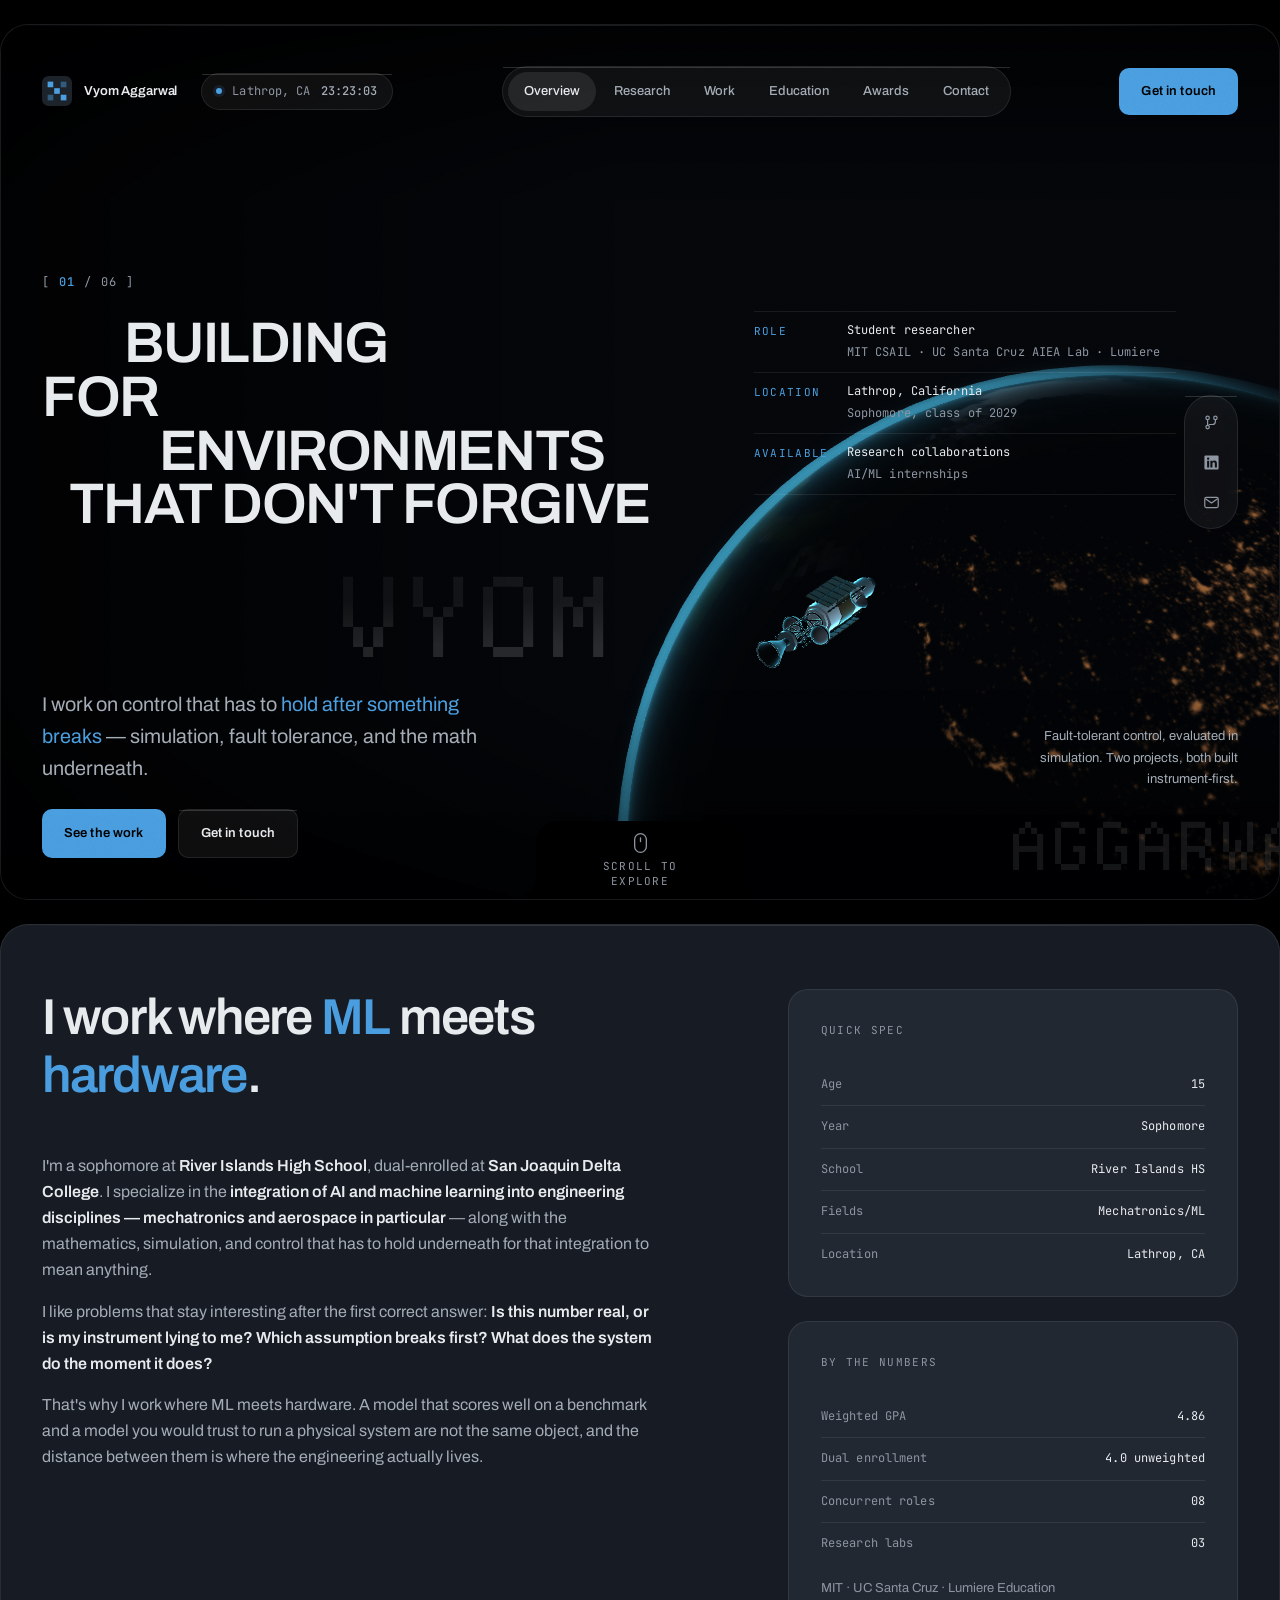
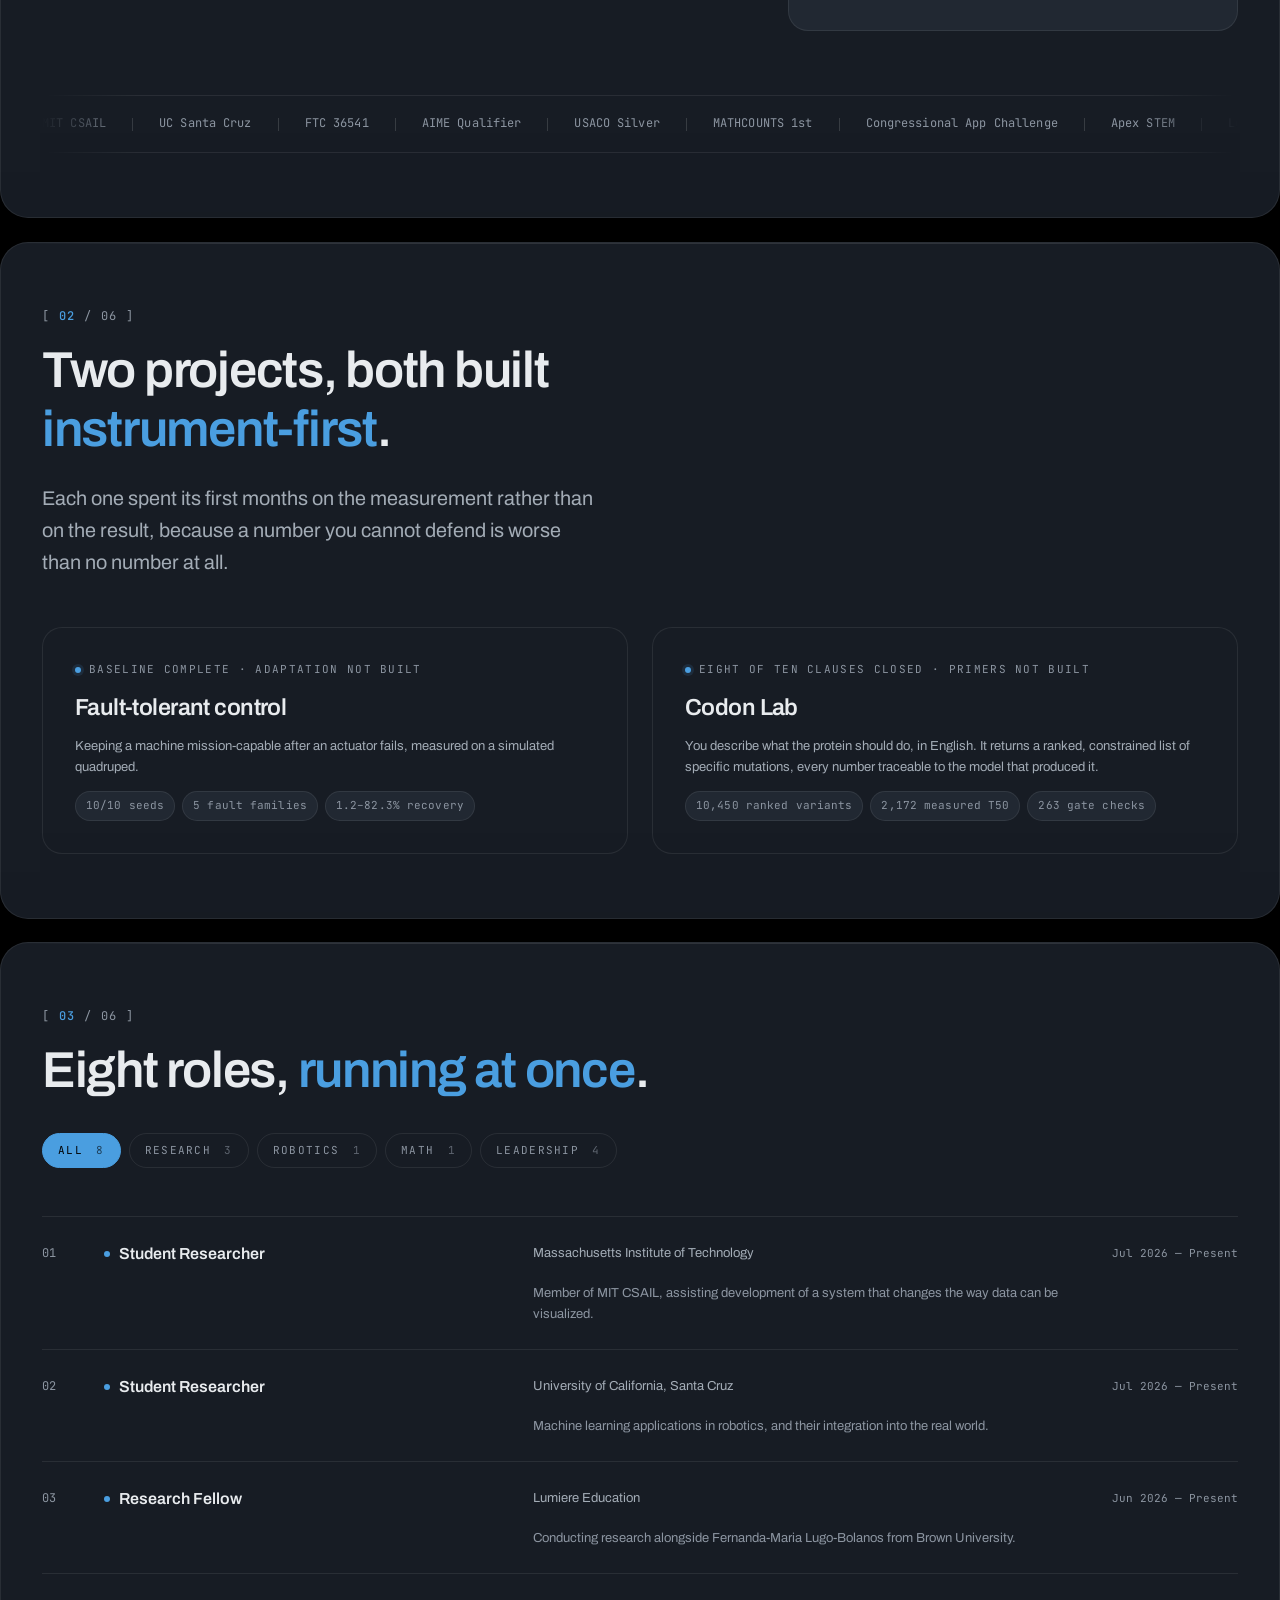
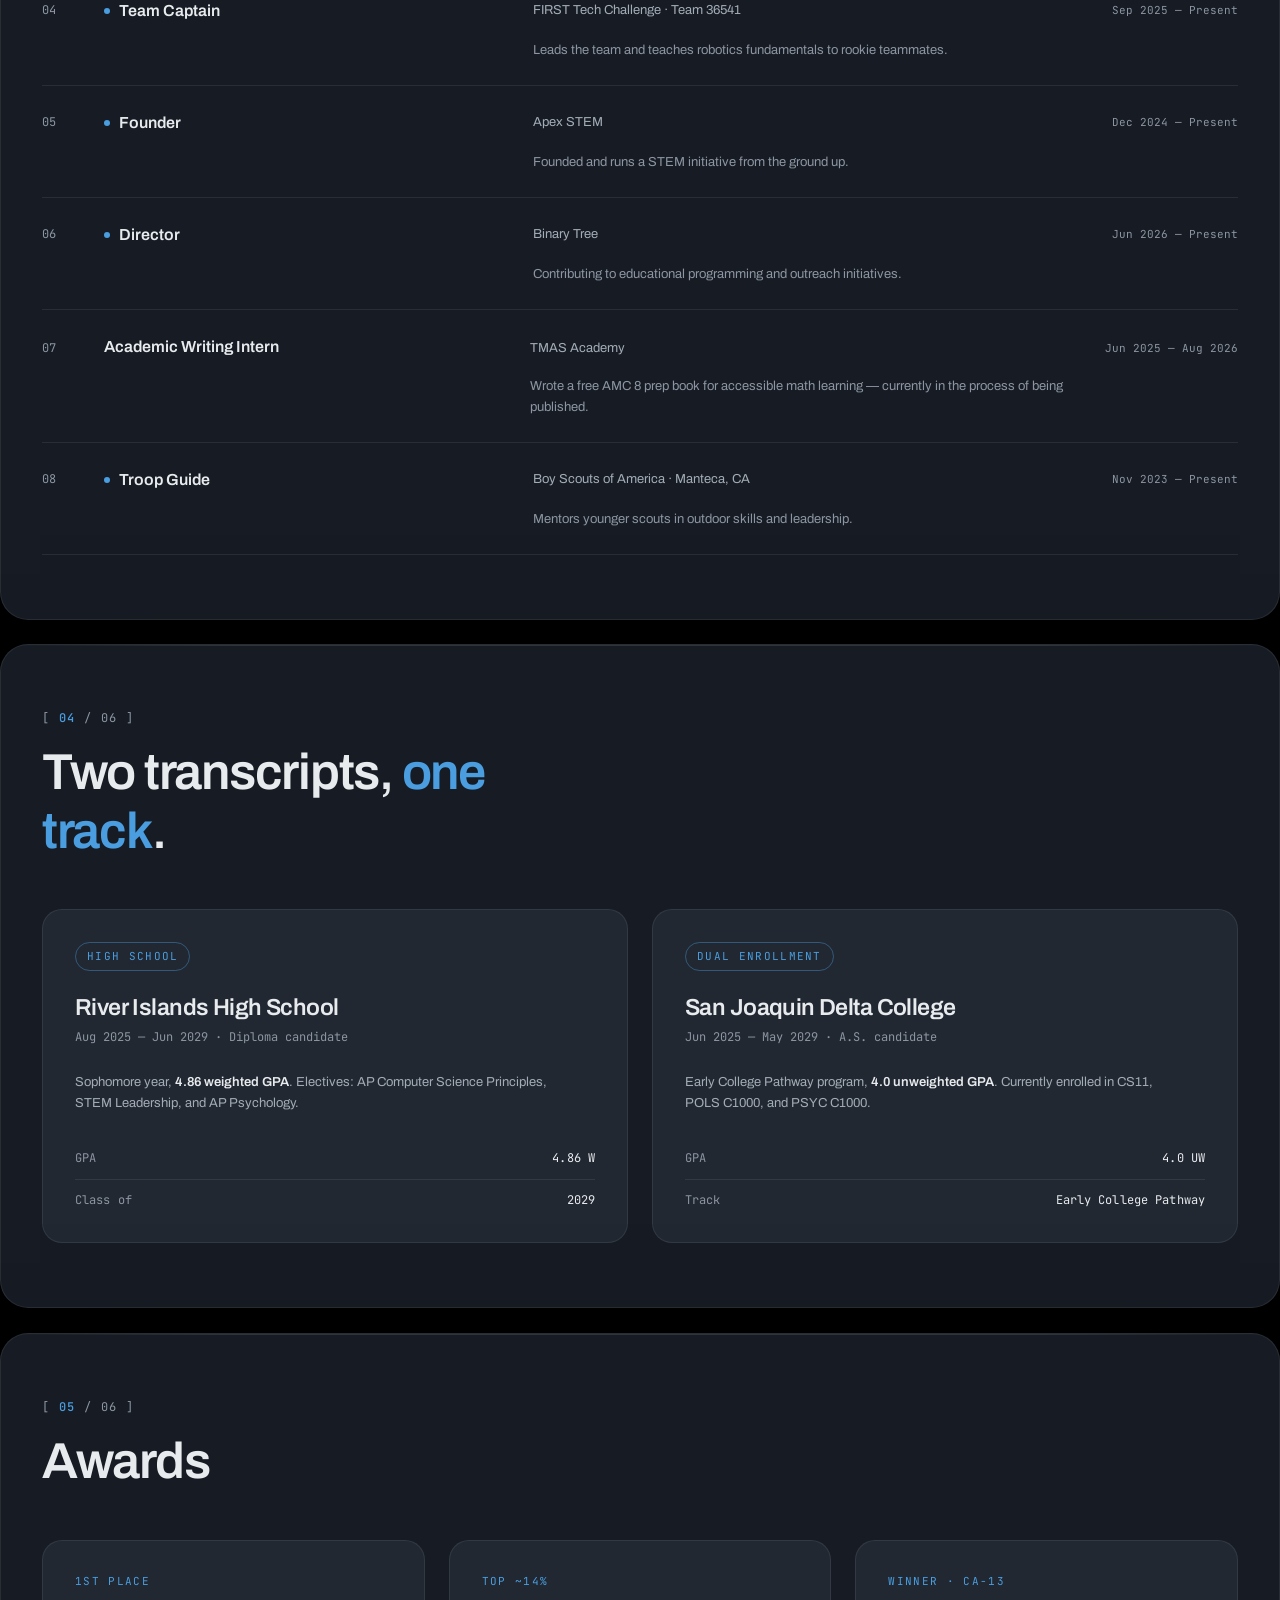
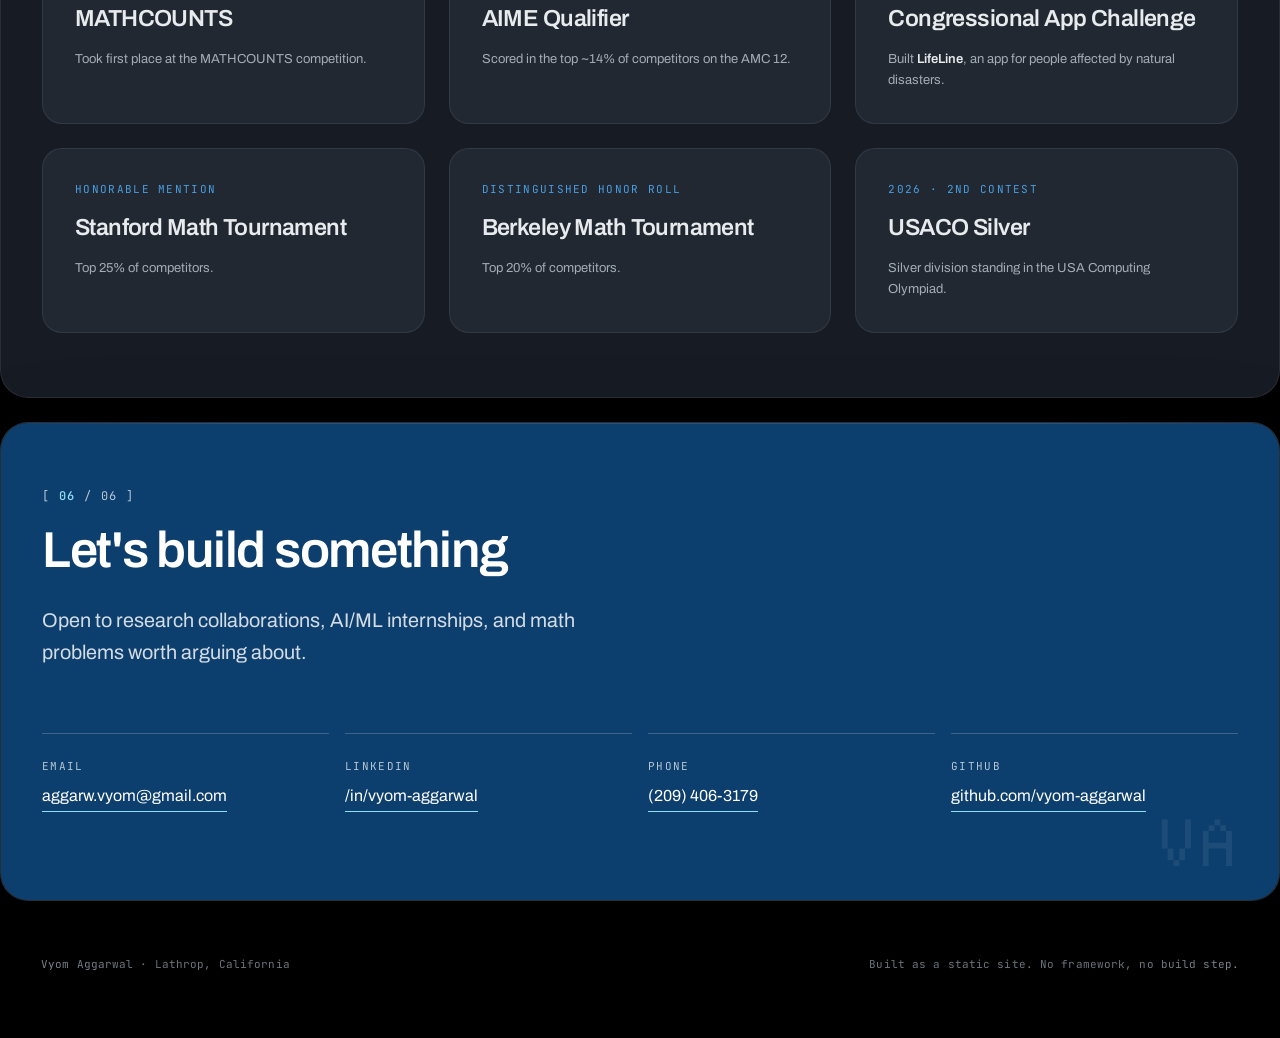
==== commit b0fca382: "Point card B at the protein poster and flag orphaned assets" ====
--- a/redesign/index.html
+++ b/redesign/index.html
@@ -20,11 +20,11 @@
 <link rel="icon" href="../assets/favicon.svg" type="image/svg+xml">
 
 <link rel="preload" href="assets/fonts/Archivo-var.woff2" as="font" type="font/woff2" crossorigin>
-<link rel="stylesheet" href="assets/css/tokens.css?v=d40bb7a4">
-<link rel="stylesheet" href="assets/css/base.css?v=d40bb7a4">
-<link rel="stylesheet" href="assets/css/hero.css?v=d40bb7a4">
-<link rel="stylesheet" href="assets/css/projects.css?v=d40bb7a4">
-<link rel="stylesheet" href="assets/css/sections.css?v=d40bb7a4">
+<link rel="stylesheet" href="assets/css/tokens.css?v=3687b2c8">
+<link rel="stylesheet" href="assets/css/base.css?v=3687b2c8">
+<link rel="stylesheet" href="assets/css/hero.css?v=3687b2c8">
+<link rel="stylesheet" href="assets/css/projects.css?v=3687b2c8">
+<link rel="stylesheet" href="assets/css/sections.css?v=3687b2c8">
 
 <noscript><style>
   /* The project write-ups exist only inside these dialogs, so without
@@ -268,7 +268,7 @@
       <li>
         <button class="pcard" type="button" aria-haspopup="dialog" data-open="codon-lab">
           <span class="pcard__stage">
-            <img class="pcard__poster" src="assets/img/card-console.webp?v=2b29eb1b" alt="" width="720" height="450" loading="lazy" decoding="async">
+            <img class="pcard__poster" src="assets/img/card-protein.webp?v=3d4d1e4e" alt="" width="720" height="450" loading="lazy" decoding="async">
             <canvas class="pcard__canvas" data-model="protein" aria-hidden="true"></canvas>
           </span>
           <span class="pcard__meta">
@@ -828,8 +828,8 @@
 }
 </script>
 
-<script type="module" src="assets/js/hero.js?v=d40bb7a4"></script>
-<script type="module" src="assets/js/projects.js?v=d40bb7a4"></script>
-<script type="module" src="assets/js/sections.js?v=d40bb7a4"></script>
+<script type="module" src="assets/js/hero.js?v=3687b2c8"></script>
+<script type="module" src="assets/js/projects.js?v=3687b2c8"></script>
+<script type="module" src="assets/js/sections.js?v=3687b2c8"></script>
 </body>
 </html>
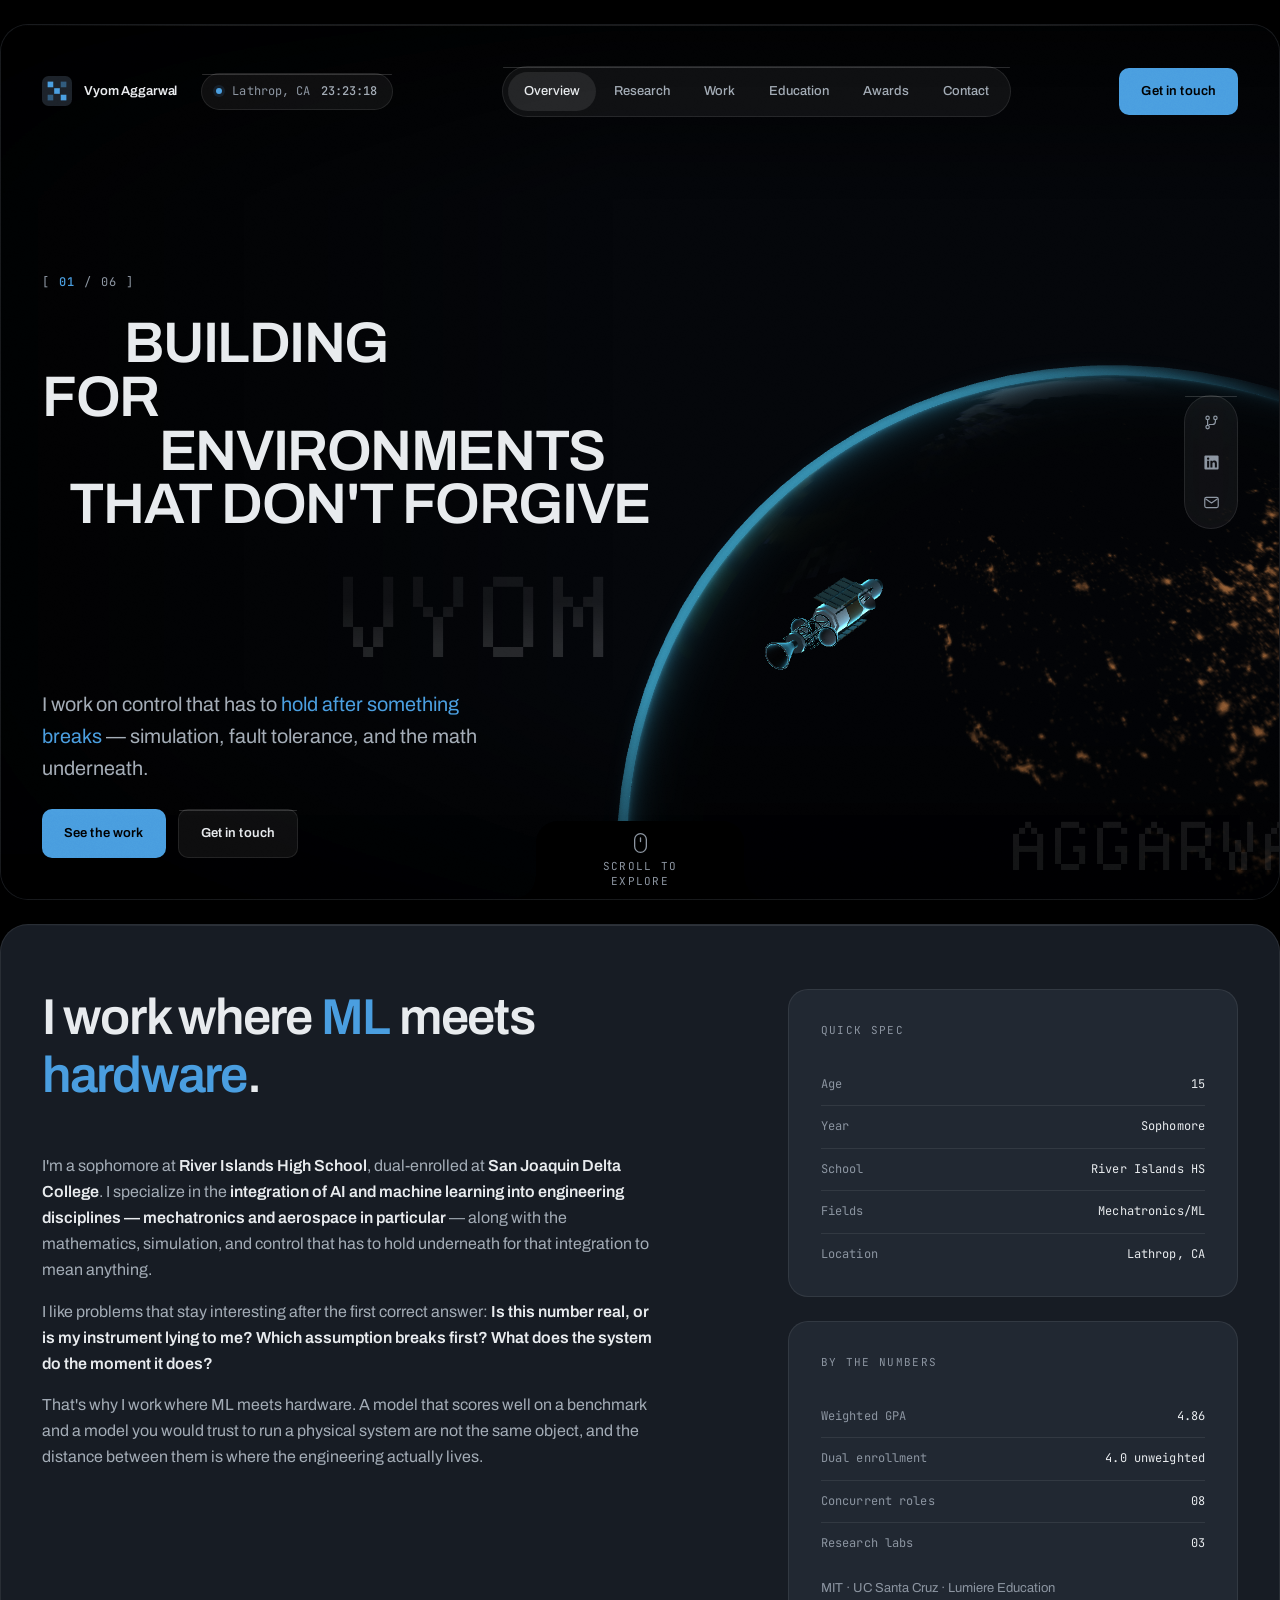
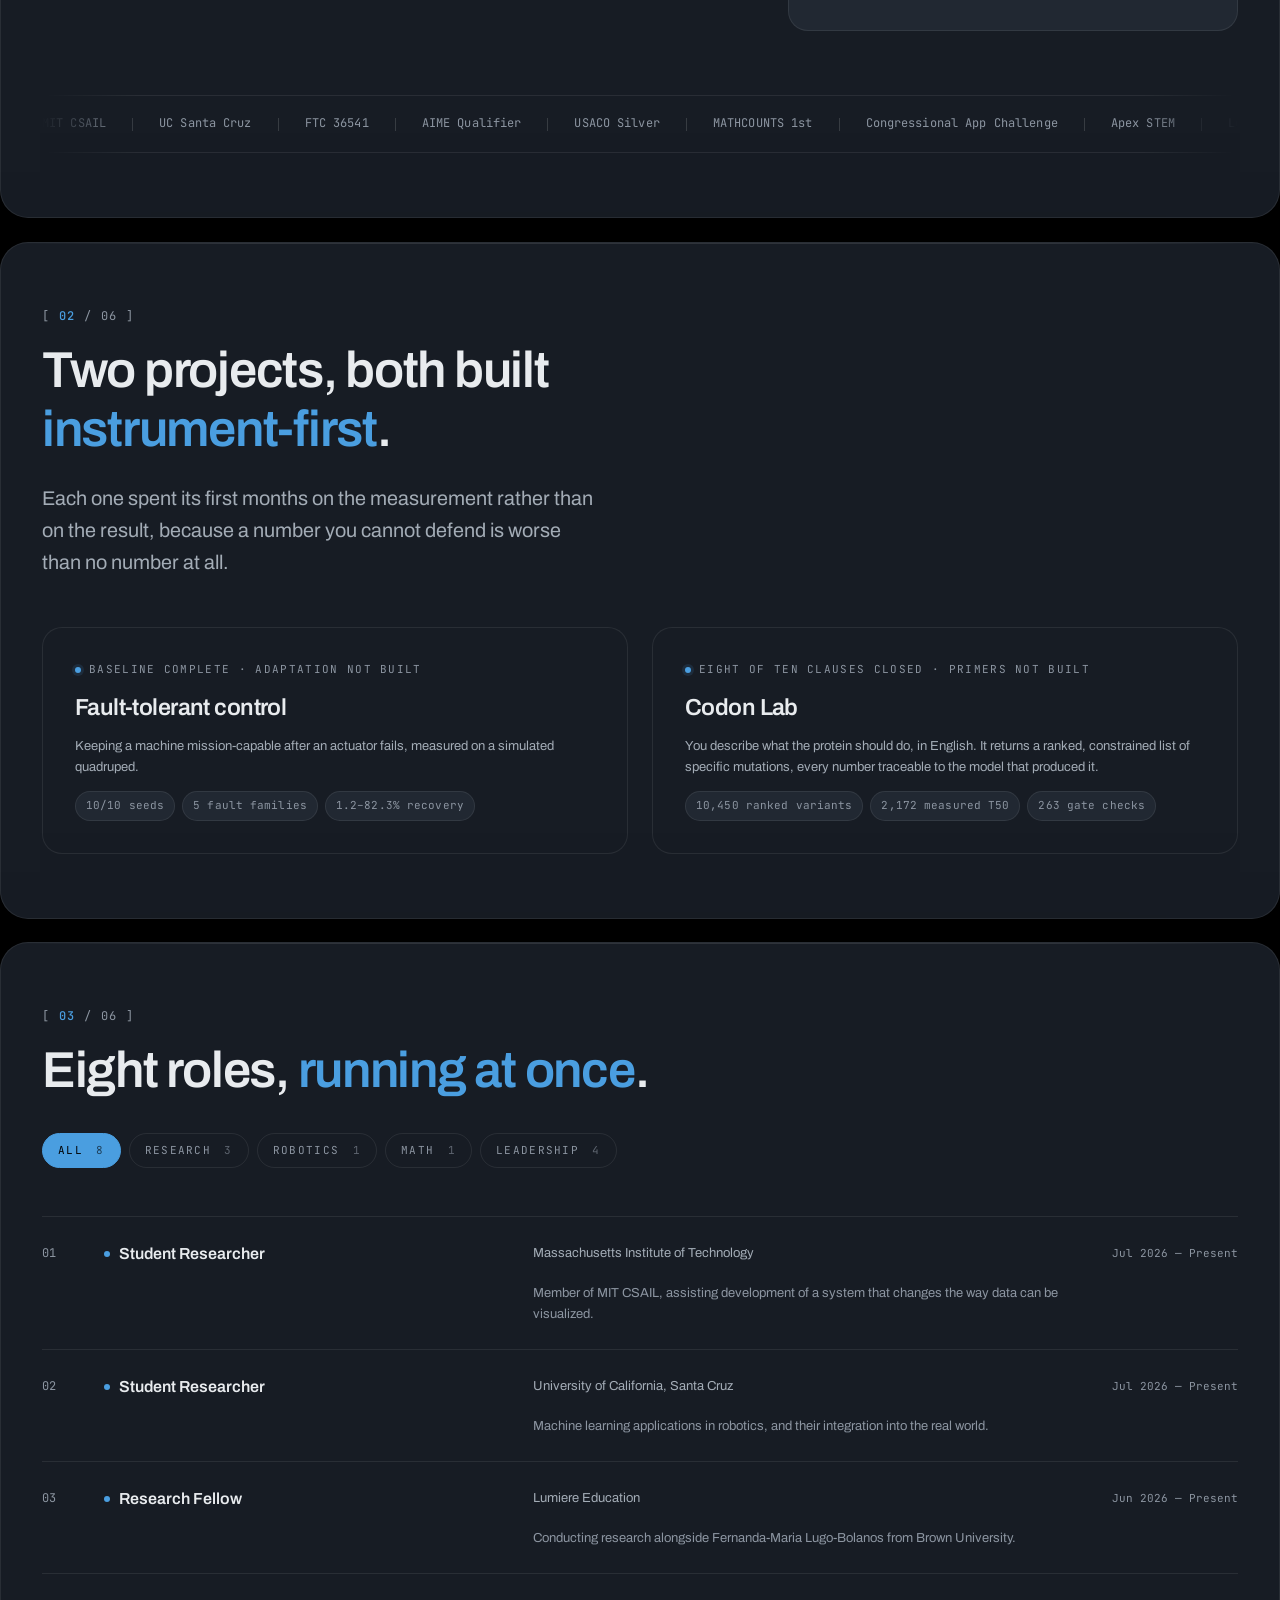
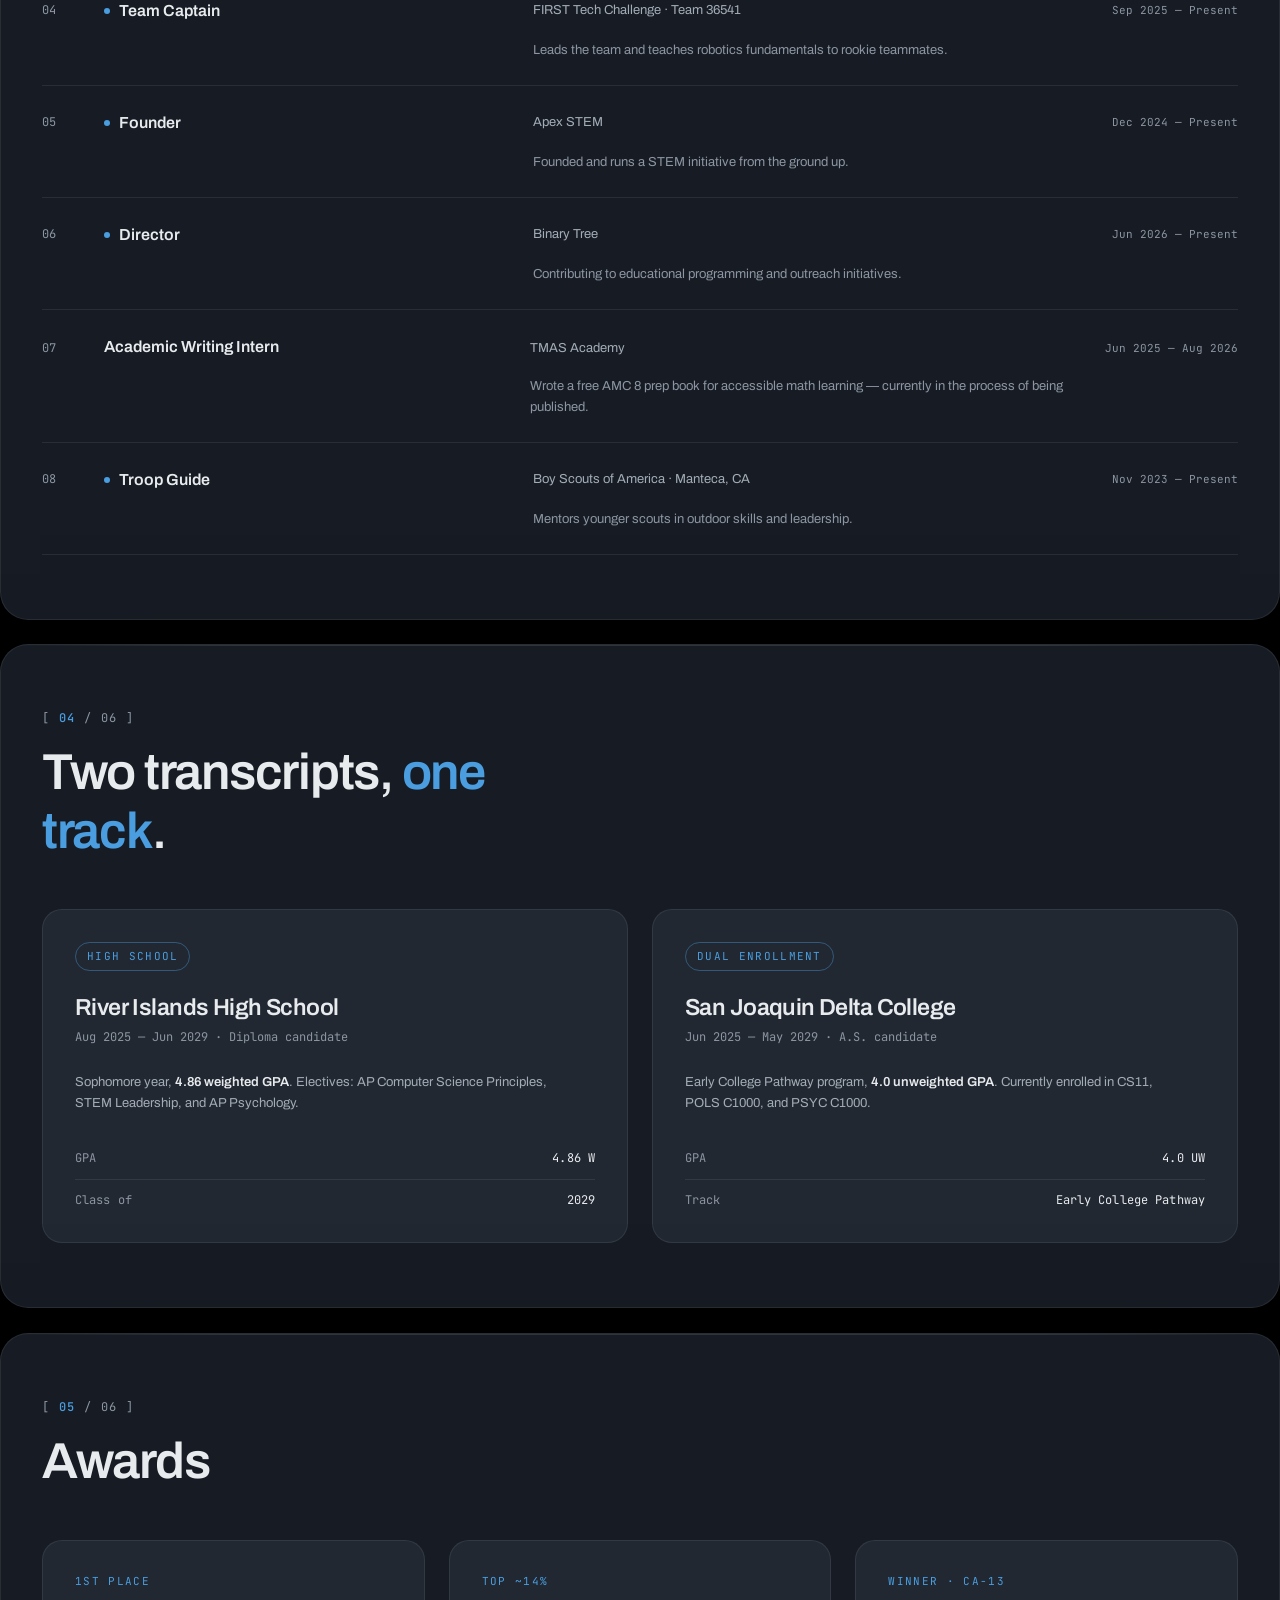
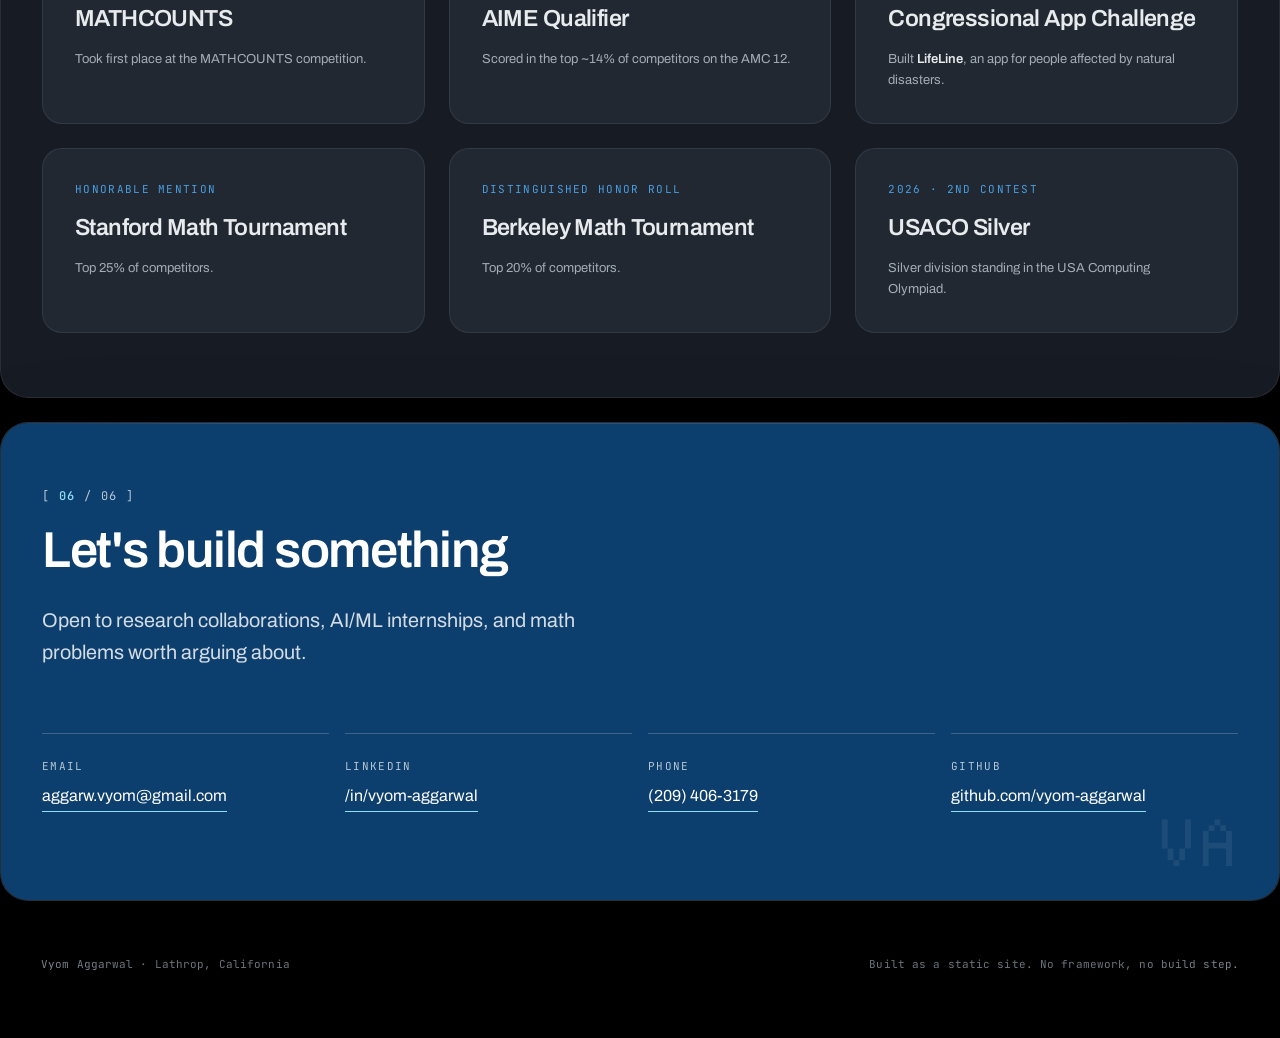
==== commit 1b9b1295: "Drop the hero telemetry and aside, and make the trial slider continuous" ====
--- a/redesign/index.html
+++ b/redesign/index.html
@@ -20,11 +20,11 @@
 <link rel="icon" href="../assets/favicon.svg" type="image/svg+xml">
 
 <link rel="preload" href="assets/fonts/Archivo-var.woff2" as="font" type="font/woff2" crossorigin>
-<link rel="stylesheet" href="assets/css/tokens.css?v=3687b2c8">
-<link rel="stylesheet" href="assets/css/base.css?v=3687b2c8">
-<link rel="stylesheet" href="assets/css/hero.css?v=3687b2c8">
-<link rel="stylesheet" href="assets/css/projects.css?v=3687b2c8">
-<link rel="stylesheet" href="assets/css/sections.css?v=3687b2c8">
+<link rel="stylesheet" href="assets/css/tokens.css?v=b53dc93b">
+<link rel="stylesheet" href="assets/css/base.css?v=b53dc93b">
+<link rel="stylesheet" href="assets/css/hero.css?v=b53dc93b">
+<link rel="stylesheet" href="assets/css/projects.css?v=b53dc93b">
+<link rel="stylesheet" href="assets/css/sections.css?v=b53dc93b">
 
 <noscript><style>
   /* The project write-ups exist only inside these dialogs, so without
@@ -101,20 +101,6 @@
       </h1>
     </div>
 
-    <dl class="telem">
-      <div>
-        <dt>Role</dt>
-        <dd>Student researcher<i>MIT CSAIL · UC Santa Cruz AIEA Lab · Lumiere</i></dd>
-      </div>
-      <div>
-        <dt>Location</dt>
-        <dd>Lathrop, California<i>Sophomore, class of 2029</i></dd>
-      </div>
-      <div>
-        <dt>Available</dt>
-        <dd>Research collaborations<i>AI/ML internships</i></dd>
-      </div>
-    </dl>
 
     <div class="stage" id="stage">
       <img class="stage__poster" id="poster" src="assets/img/earth-poster.webp?v=7a37e421" alt="" width="1440" height="860" fetchpriority="high" decoding="async">
@@ -143,7 +129,6 @@
       </div>
     </div>
 
-    <p class="aside">Fault-tolerant control, evaluated in simulation. Two projects, both built instrument-first.</p>
 
     <nav class="rail glass" aria-label="Elsewhere">
       <a href="https://github.com/vyom-aggarwal" target="_blank" rel="noopener">
@@ -316,8 +301,8 @@
               <button type="button" data-step-next aria-label="Next step"><svg viewBox="0 0 16 16" aria-hidden="true"><path d="M6 2l6 6-6 6"/></svg></button>
             </div>
           </div>
-          <input class="stepper__range" type="range" min="1" max="6" step="1" value="1"
-                 aria-label="Research step" aria-valuetext="Step 1 of 6, Premise" data-step-range>
+          <input class="stepper__range" type="range" min="0" max="500" step="1" value="0"
+                 aria-label="Trial step" aria-valuetext="Step 1 of 6, Premise" data-step-range>
           <ol class="stepper__ticks">
           <li><button type="button" data-step-go="1" aria-current="true">Premise</button></li>
           <li><button type="button" data-step-go="2">Apparatus</button></li>
@@ -828,8 +813,8 @@
 }
 </script>
 
-<script type="module" src="assets/js/hero.js?v=3687b2c8"></script>
-<script type="module" src="assets/js/projects.js?v=3687b2c8"></script>
-<script type="module" src="assets/js/sections.js?v=3687b2c8"></script>
+<script type="module" src="assets/js/hero.js?v=b53dc93b"></script>
+<script type="module" src="assets/js/projects.js?v=b53dc93b"></script>
+<script type="module" src="assets/js/sections.js?v=b53dc93b"></script>
 </body>
 </html>
--- a/redesign/assets/css/hero.css
+++ b/redesign/assets/css/hero.css
@@ -94,42 +94,12 @@
 .display > span:nth-child(4) { margin-left: 4%; }
 .display em { font-style: normal; color: var(--signal); }
 
-/* Telemetry, not a metric. Three labelled lines on one baseline
-   grid; padding-right clears the social rail floating over this
-   column. */
-.telem {
-  grid-column: 8 / -1; align-self: center;
-  position: relative; z-index: 4; padding-right: 62px;
-  font-family: var(--font-mono); font-size: var(--fs-mono);
-  letter-spacing: var(--track-mono);
-}
-.telem > div {
-  display: grid; grid-template-columns: 11ch 1fr;
-  gap: var(--s-3); padding: 9px 0;
-  border-top: 1px solid var(--hair);
-}
-.telem > div:last-child { border-bottom: 1px solid var(--hair); }
-.telem dt {
-  color: var(--signal); text-transform: uppercase;
-  font-size: var(--fs-micro); letter-spacing: var(--track-wide);
-  padding-top: 2px;
-}
-.telem dd { margin: 0; color: var(--ink); }
-.telem dd i { display: block; font-style: normal; color: var(--ink-3); margin-top: 3px; }
-
 /* ═══ 3 · bottom band ═══════════════════════════════════ */
 .foot { grid-column: 1 / 6; align-self: end; position: relative; z-index: 4; }
 .foot__lede { max-width: 42ch; font-size: var(--fs-lede); color: var(--ink-2); }
 .foot__lede em { font-style: normal; color: var(--signal); }
 .foot__cta { display: flex; gap: 12px; margin-top: var(--s-4); flex-wrap: wrap; }
 
-.aside {
-  grid-column: 9 / -1; align-self: end; text-align: right;
-  position: relative; z-index: 4;
-  font-size: var(--fs-sm); color: var(--ink-2); max-width: 34ch; margin-left: auto;
-  /* clears the AGGARWAL wordmark, which sits under this column */
-  padding-bottom: calc(var(--fs-word) * 0.62);
-}
 
 /* ═══ the window ════════════════════════════════════════
    The panel is no longer a card with an object on it. It is a
@@ -258,7 +228,7 @@
   .js .display > span:nth-child(2) { animation-delay: 0.23s; }
   .js .display > span:nth-child(3) { animation-delay: 0.30s; }
   .js .display > span:nth-child(4) { animation-delay: 0.37s; }
-  .js .bar, .js .telem, .js .foot, .js .aside, .js .rail, .js .notch {
+  .js .bar, .js .foot, .js .rail, .js .notch {
     animation: soft-in 0.5s var(--ease) both; animation-delay: 0.34s;
   }
   .js .word, .js .stage { animation: soft-in 0.7s var(--ease) both; animation-delay: 0.52s; }
@@ -279,8 +249,6 @@
   .hero { row-gap: var(--s-4); }
   .display { font-size: clamp(1.8rem, 0.3rem + 3.4vw, 3.4rem); }
   .foot__lede { font-size: var(--fs-body); }
-  .telem > div { padding: 7px 0; }
-  .aside { padding-bottom: calc(var(--fs-word) * 0.5); }
   /* the wordmark's band closes up as the hero shortens, so it has to
      give way to the copy rather than sit on top of it */
   :root { --fs-word: clamp(2.6rem, 0.4rem + 5.6vw, 5.6rem); }
@@ -311,9 +279,6 @@
   /* the window keeps filling the panel; it does not become a card */
   .stage  { position: absolute; inset: 0; }
   .foot   { order: 4; align-self: stretch; }
-  .telem  { order: 5; align-self: stretch; padding-right: 0; }
-  .aside  { order: 6; align-self: stretch; text-align: left;
-            margin-left: 0; max-width: none; padding-bottom: 0; }
   .word   { order: 7; align-self: stretch; }
 
   .bar .btn--solid { margin-left: auto; }
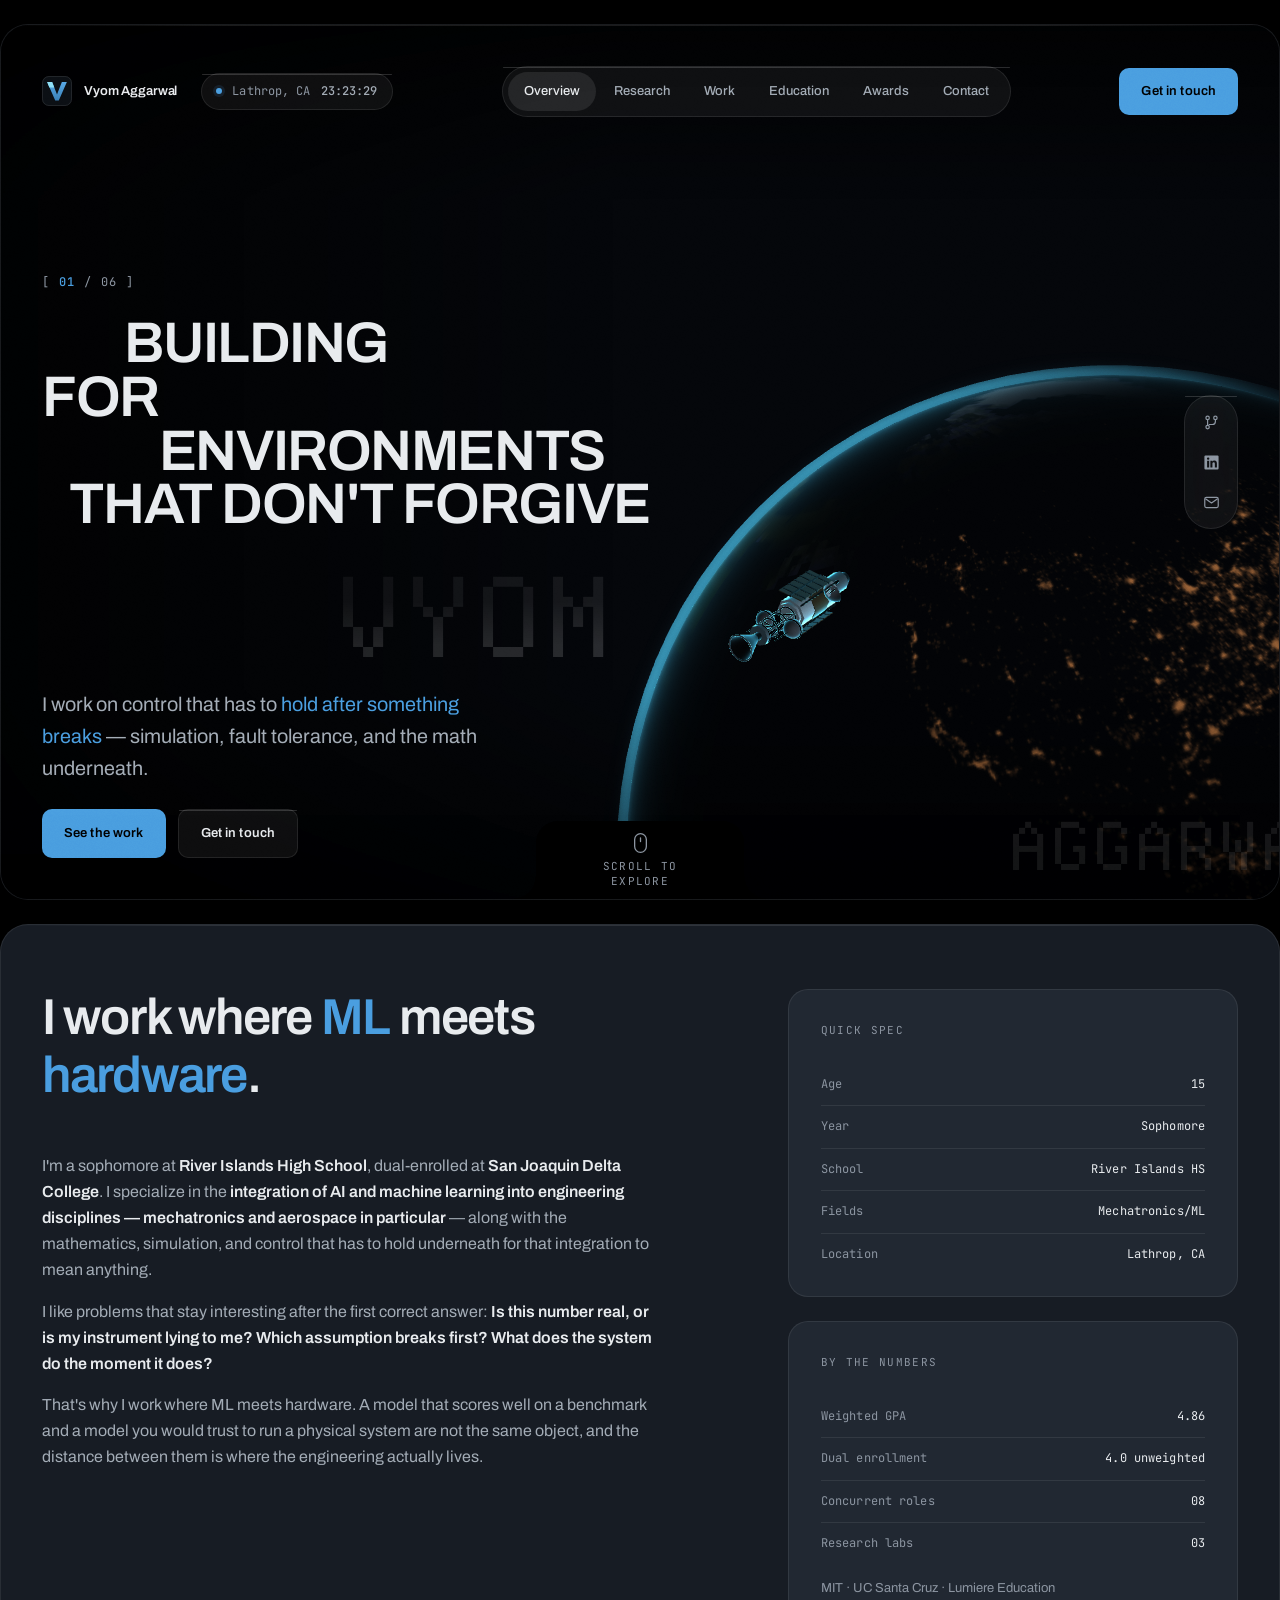
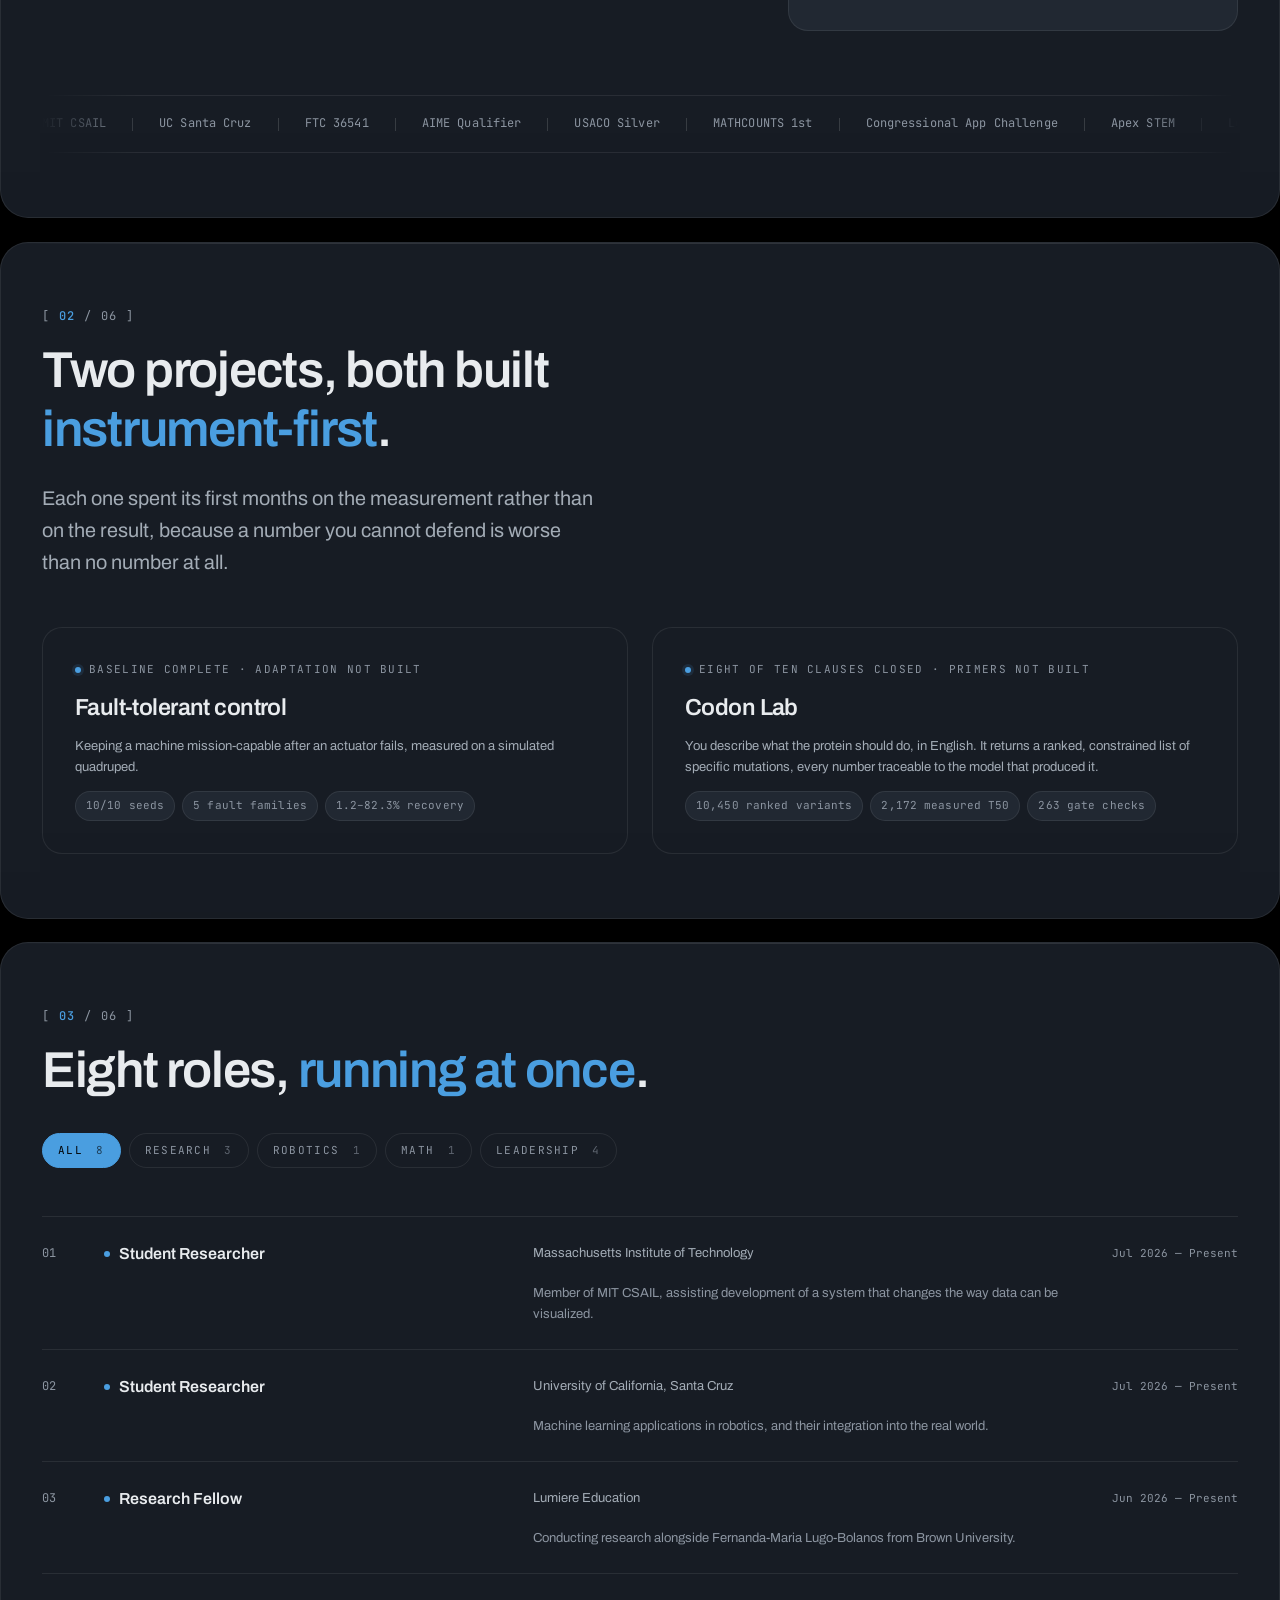
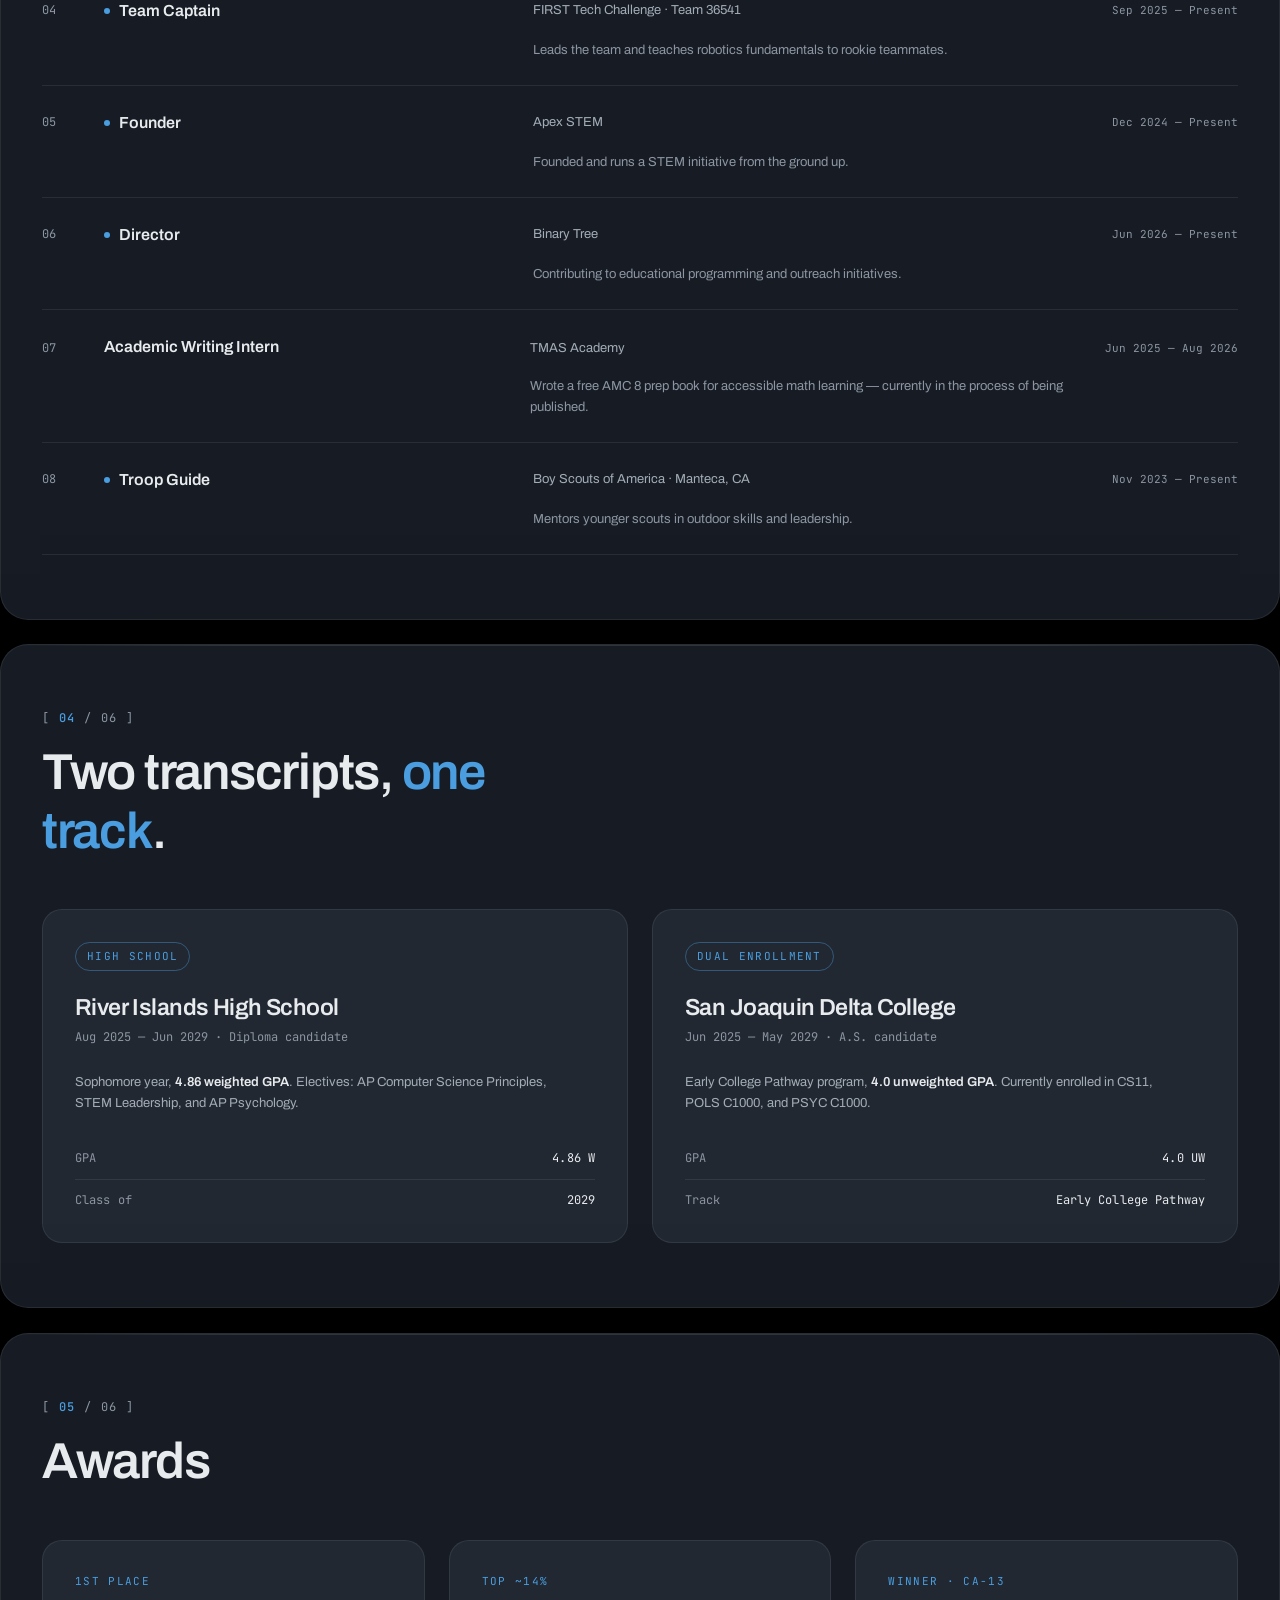
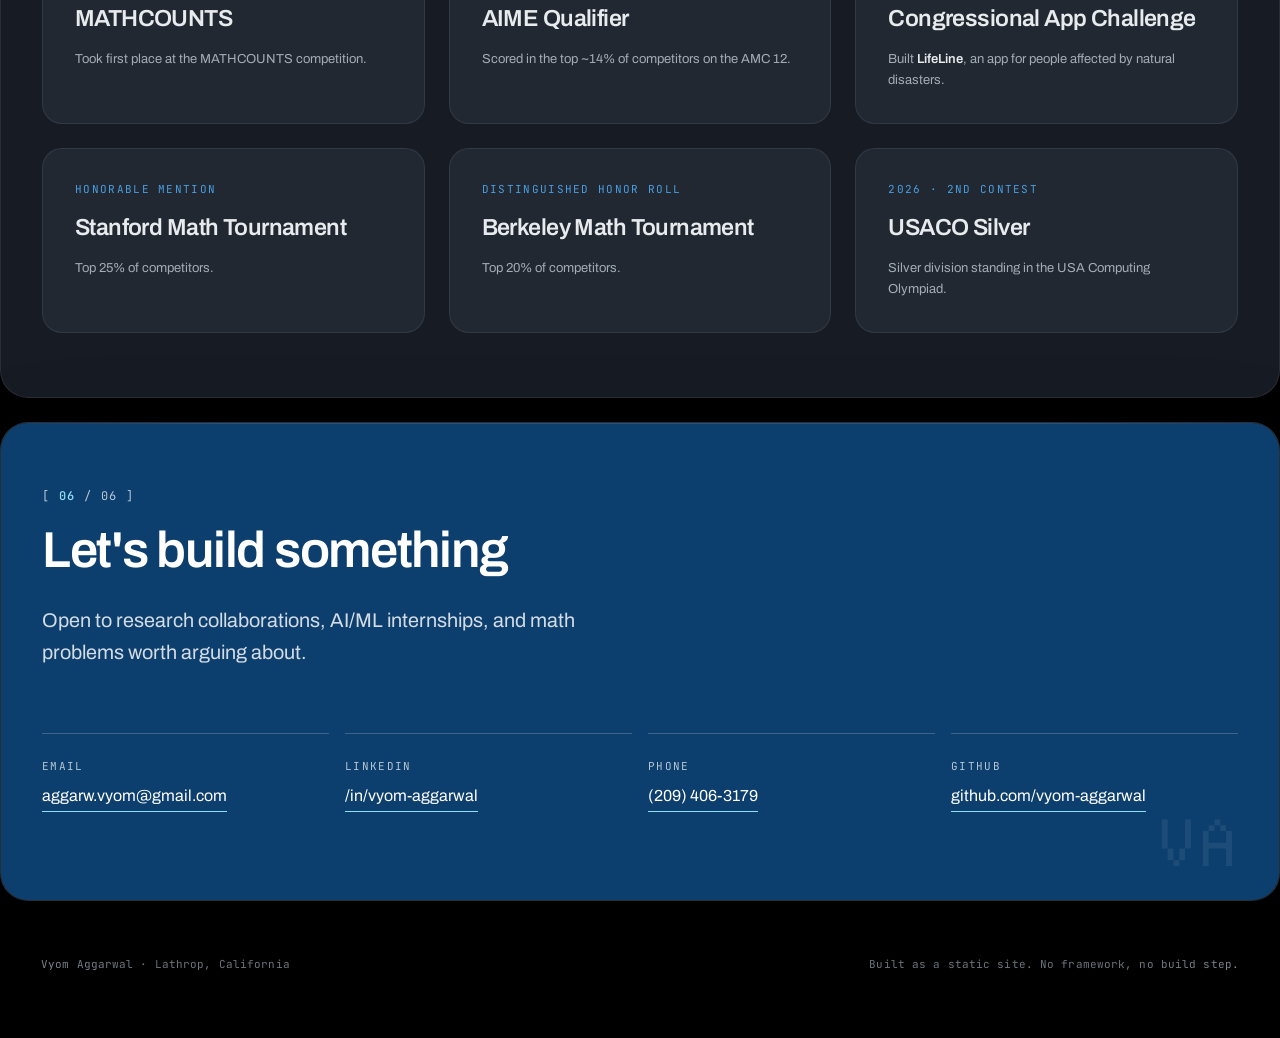
==== commit caced509: "Add the V mark as favicon, app icon and nav logo" ====
--- a/redesign/index.html
+++ b/redesign/index.html
@@ -17,14 +17,16 @@
 <meta property="og:description" content="15-year-old student researcher building control and machine-learning systems for environments that do not forgive failure. High school sophomore, class of 2029.">
 <meta name="twitter:card" content="summary_large_image">
 
-<link rel="icon" href="../assets/favicon.svg" type="image/svg+xml">
+<link rel="icon" href="assets/favicon.svg" type="image/svg+xml">
+<link rel="icon" href="assets/img/favicon-32.png" sizes="32x32" type="image/png">
+<link rel="apple-touch-icon" href="assets/img/apple-touch-icon.png">
 
 <link rel="preload" href="assets/fonts/Archivo-var.woff2" as="font" type="font/woff2" crossorigin>
-<link rel="stylesheet" href="assets/css/tokens.css?v=b53dc93b">
-<link rel="stylesheet" href="assets/css/base.css?v=b53dc93b">
-<link rel="stylesheet" href="assets/css/hero.css?v=b53dc93b">
-<link rel="stylesheet" href="assets/css/projects.css?v=b53dc93b">
-<link rel="stylesheet" href="assets/css/sections.css?v=b53dc93b">
+<link rel="stylesheet" href="assets/css/tokens.css?v=5f323165">
+<link rel="stylesheet" href="assets/css/base.css?v=5f323165">
+<link rel="stylesheet" href="assets/css/hero.css?v=5f323165">
+<link rel="stylesheet" href="assets/css/projects.css?v=5f323165">
+<link rel="stylesheet" href="assets/css/sections.css?v=5f323165">
 
 <noscript><style>
   /* The project write-ups exist only inside these dialogs, so without
@@ -61,14 +63,15 @@
       <a class="ident" href="#overview">
         <span class="ident__mark" aria-hidden="true">
           <svg viewBox="0 0 32 32" width="30" height="30">
-            <rect width="32" height="32" rx="7" fill="#1C222A"/>
-            <g fill="#4A9EE0">
-              <rect x="6"  y="6"  width="6" height="6"/>
-              <rect x="13" y="13" width="6" height="6"/>
-              <rect x="20" y="20" width="6" height="6"/>
-              <rect x="20" y="6"  width="6" height="6" opacity=".45"/>
-              <rect x="6"  y="20" width="6" height="6" opacity=".45"/>
-            </g>
+            <defs>
+              <linearGradient id="vmark" x1="0" y1="0" x2="0" y2="1">
+                <stop offset="0" stop-color="#57A8E6"/><stop offset="1" stop-color="#3A80B8"/>
+              </linearGradient>
+            </defs>
+            <rect width="32" height="32" rx="7.5" fill="#0B0F14"/>
+            <rect x=".5" y=".5" width="31" height="31" rx="7" fill="none" stroke="#fff" stroke-opacity=".10"/>
+            <path d="M5.5 6.5 H10.8 L16 19.6 L21.2 6.5 H26.5 L17.9 26 H14.1 Z" fill="url(#vmark)"/>
+            <path d="M5.5 6.5 H10.8 L13.1 12.3 H7.8 Z" fill="#8FE0F5"/>
           </svg>
         </span>
         <span class="ident__name">Vyom Aggarwal</span>
@@ -813,8 +816,8 @@
 }
 </script>
 
-<script type="module" src="assets/js/hero.js?v=b53dc93b"></script>
-<script type="module" src="assets/js/projects.js?v=b53dc93b"></script>
-<script type="module" src="assets/js/sections.js?v=b53dc93b"></script>
+<script type="module" src="assets/js/hero.js?v=5f323165"></script>
+<script type="module" src="assets/js/projects.js?v=5f323165"></script>
+<script type="module" src="assets/js/sections.js?v=5f323165"></script>
 </body>
 </html>
